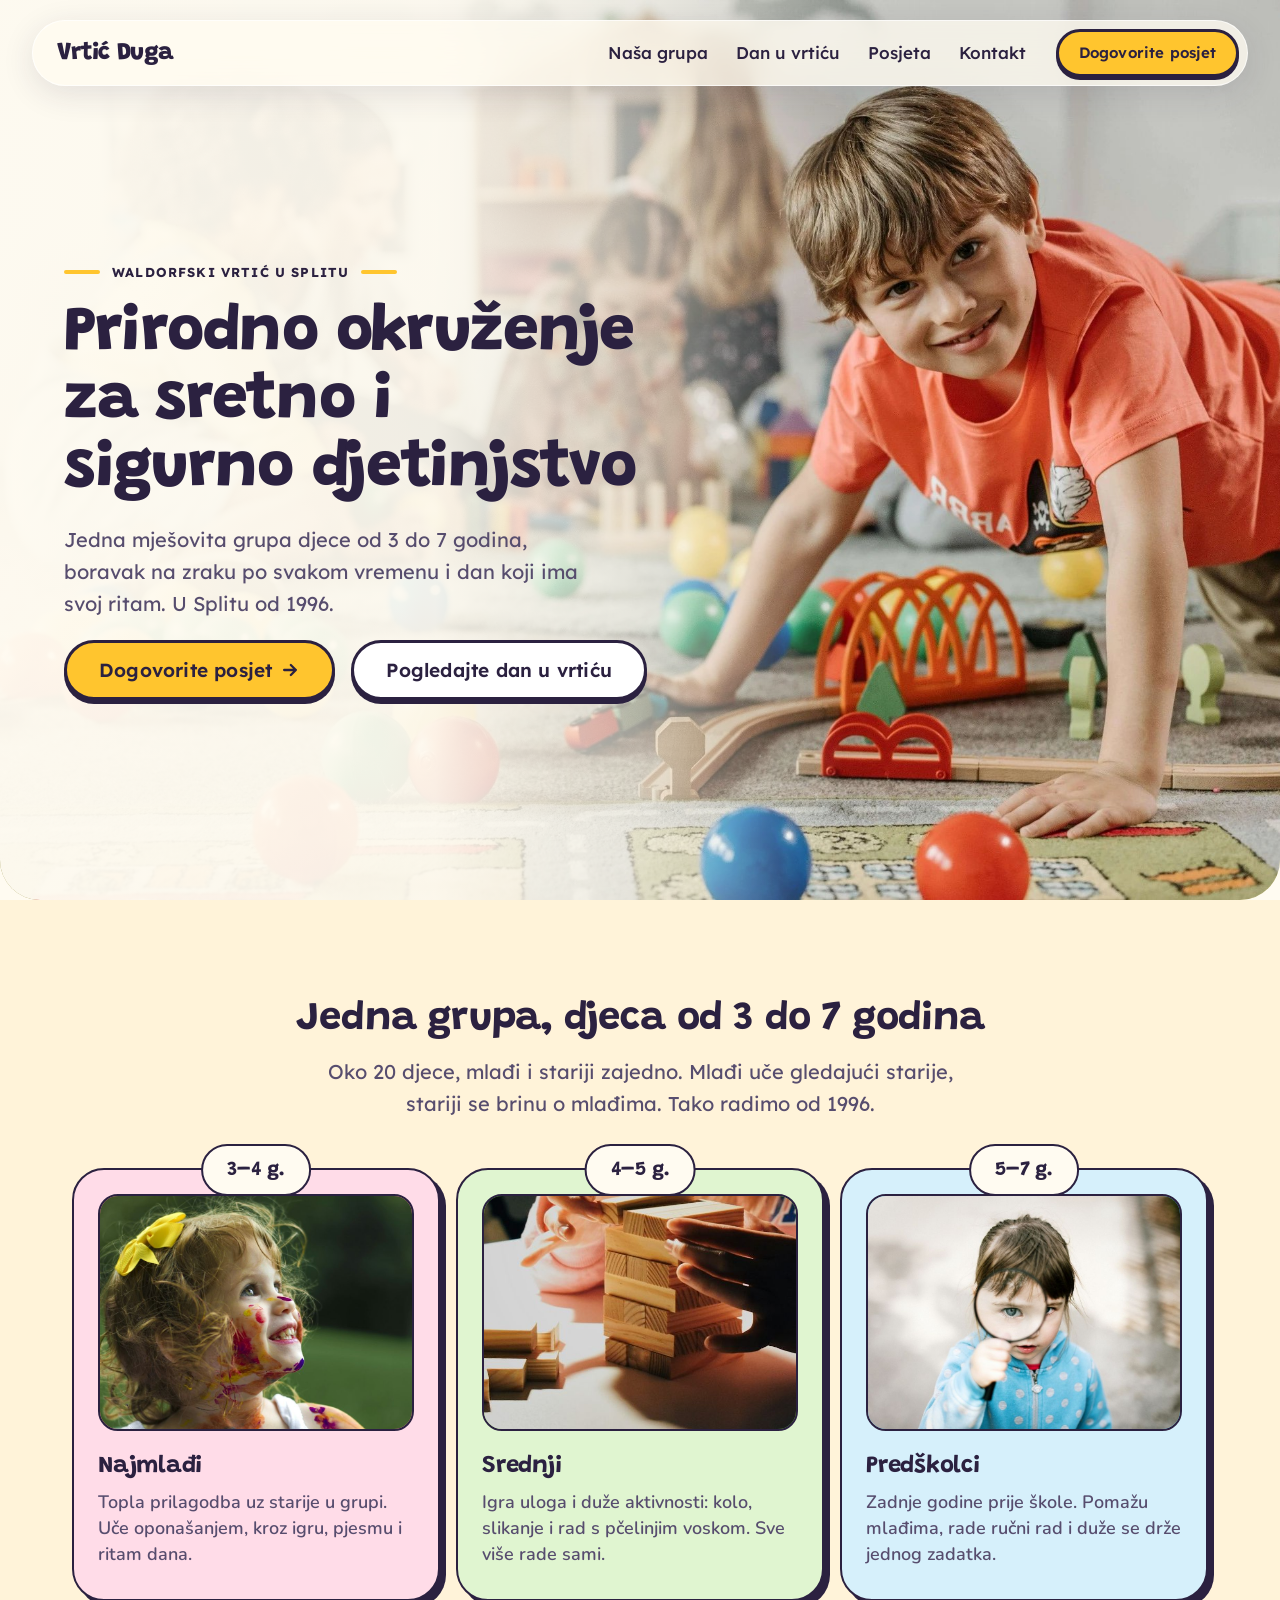
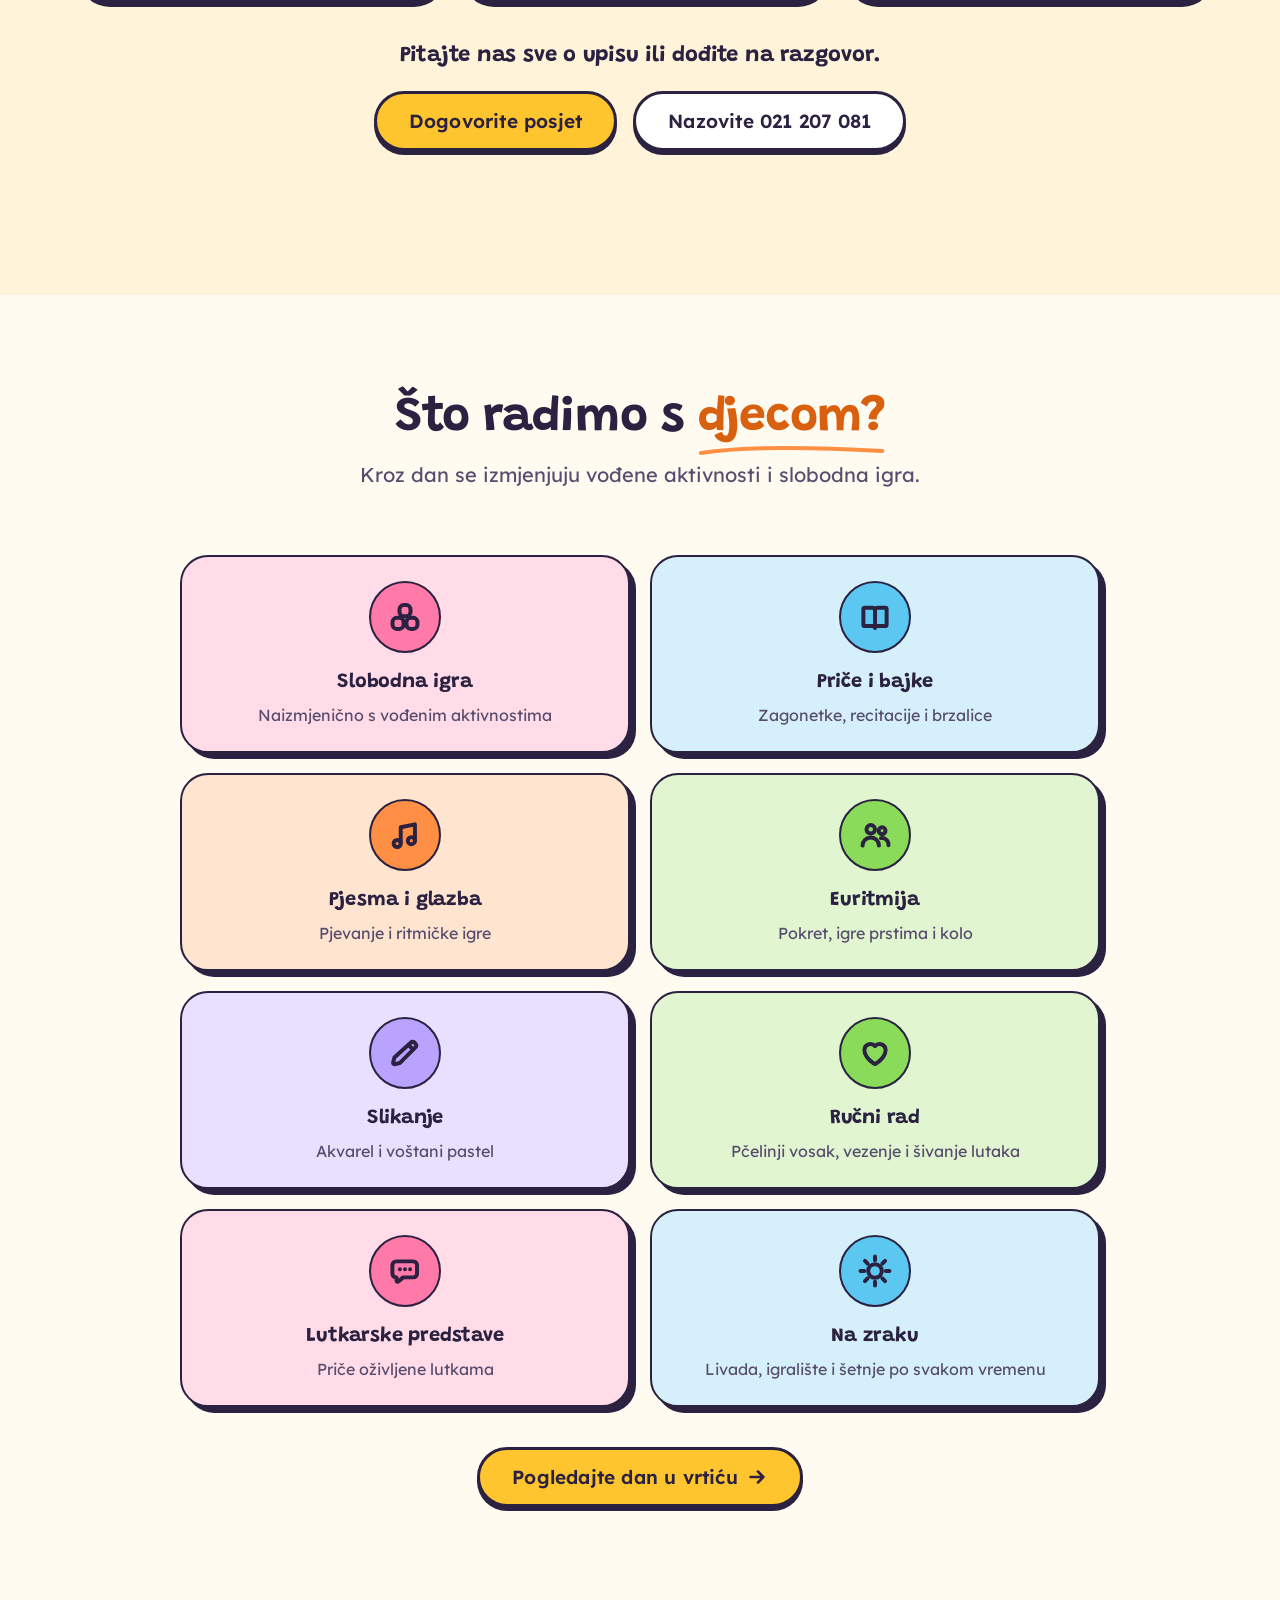
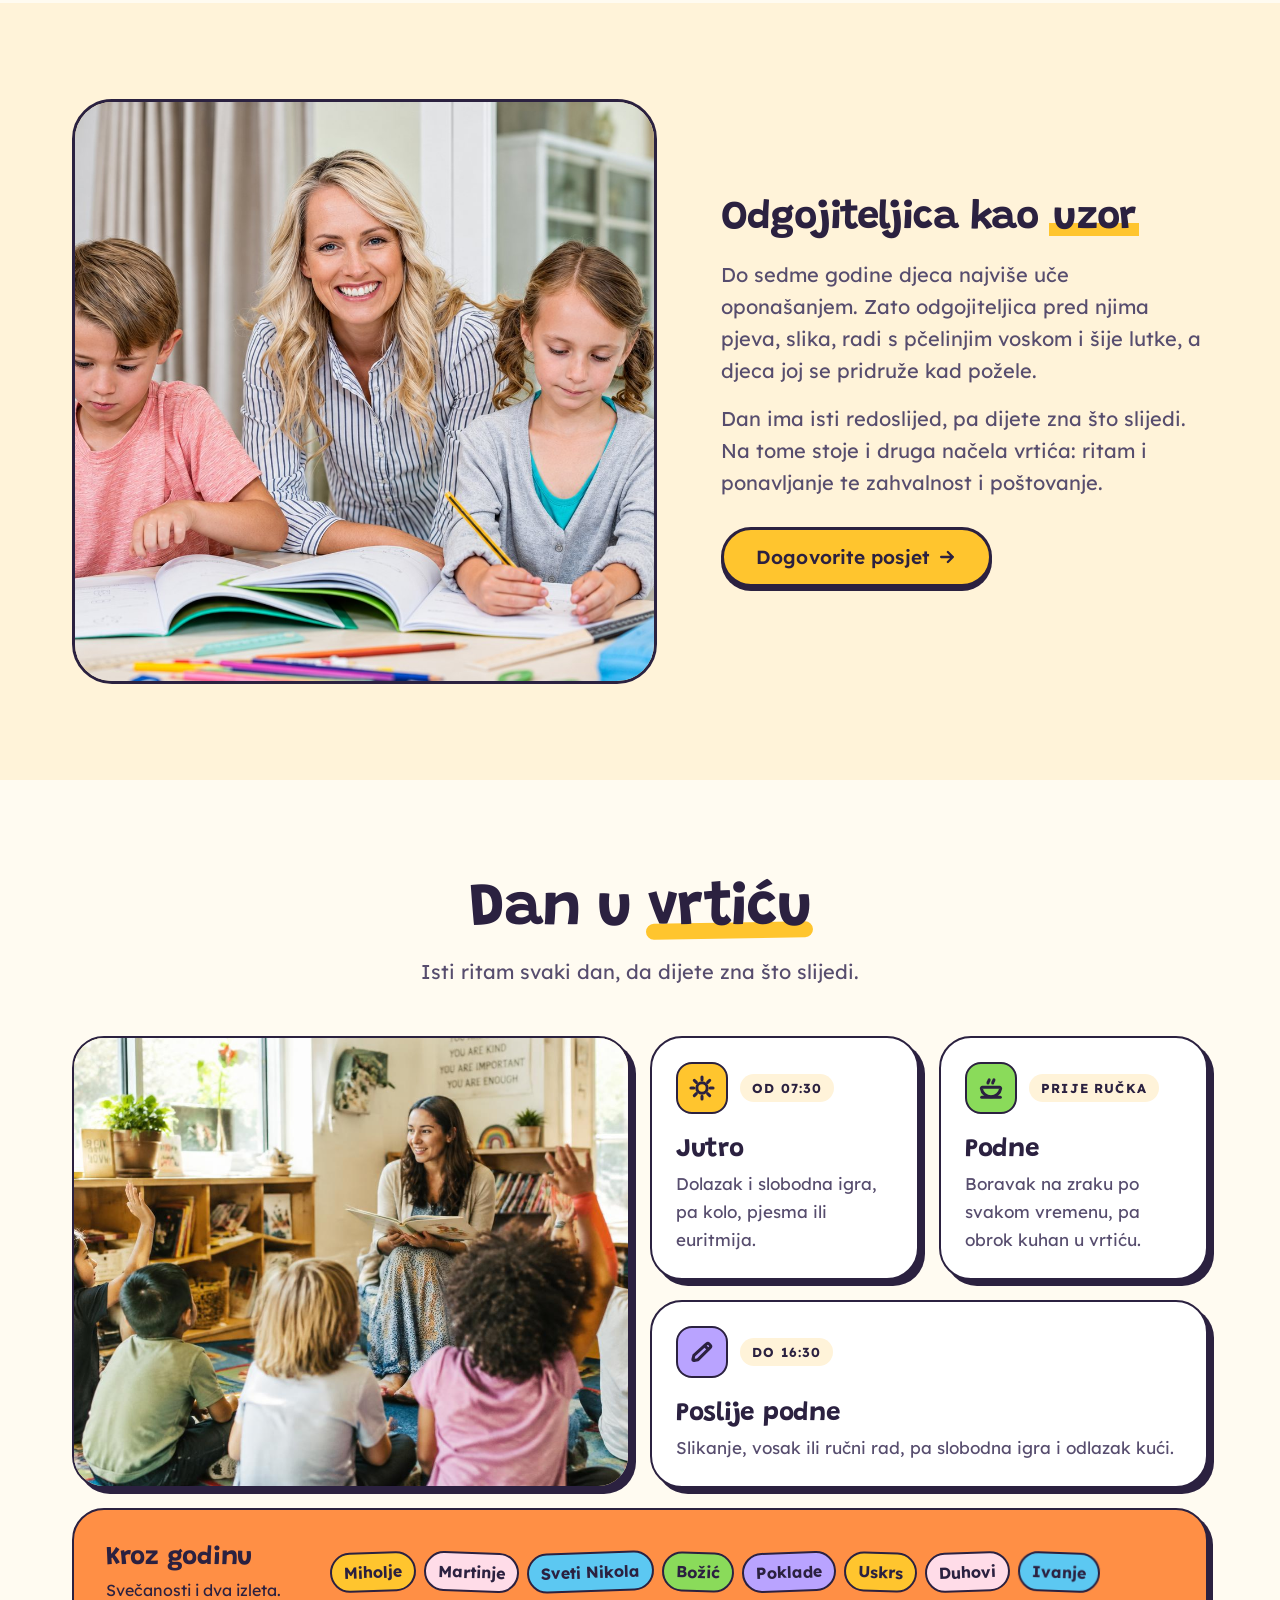
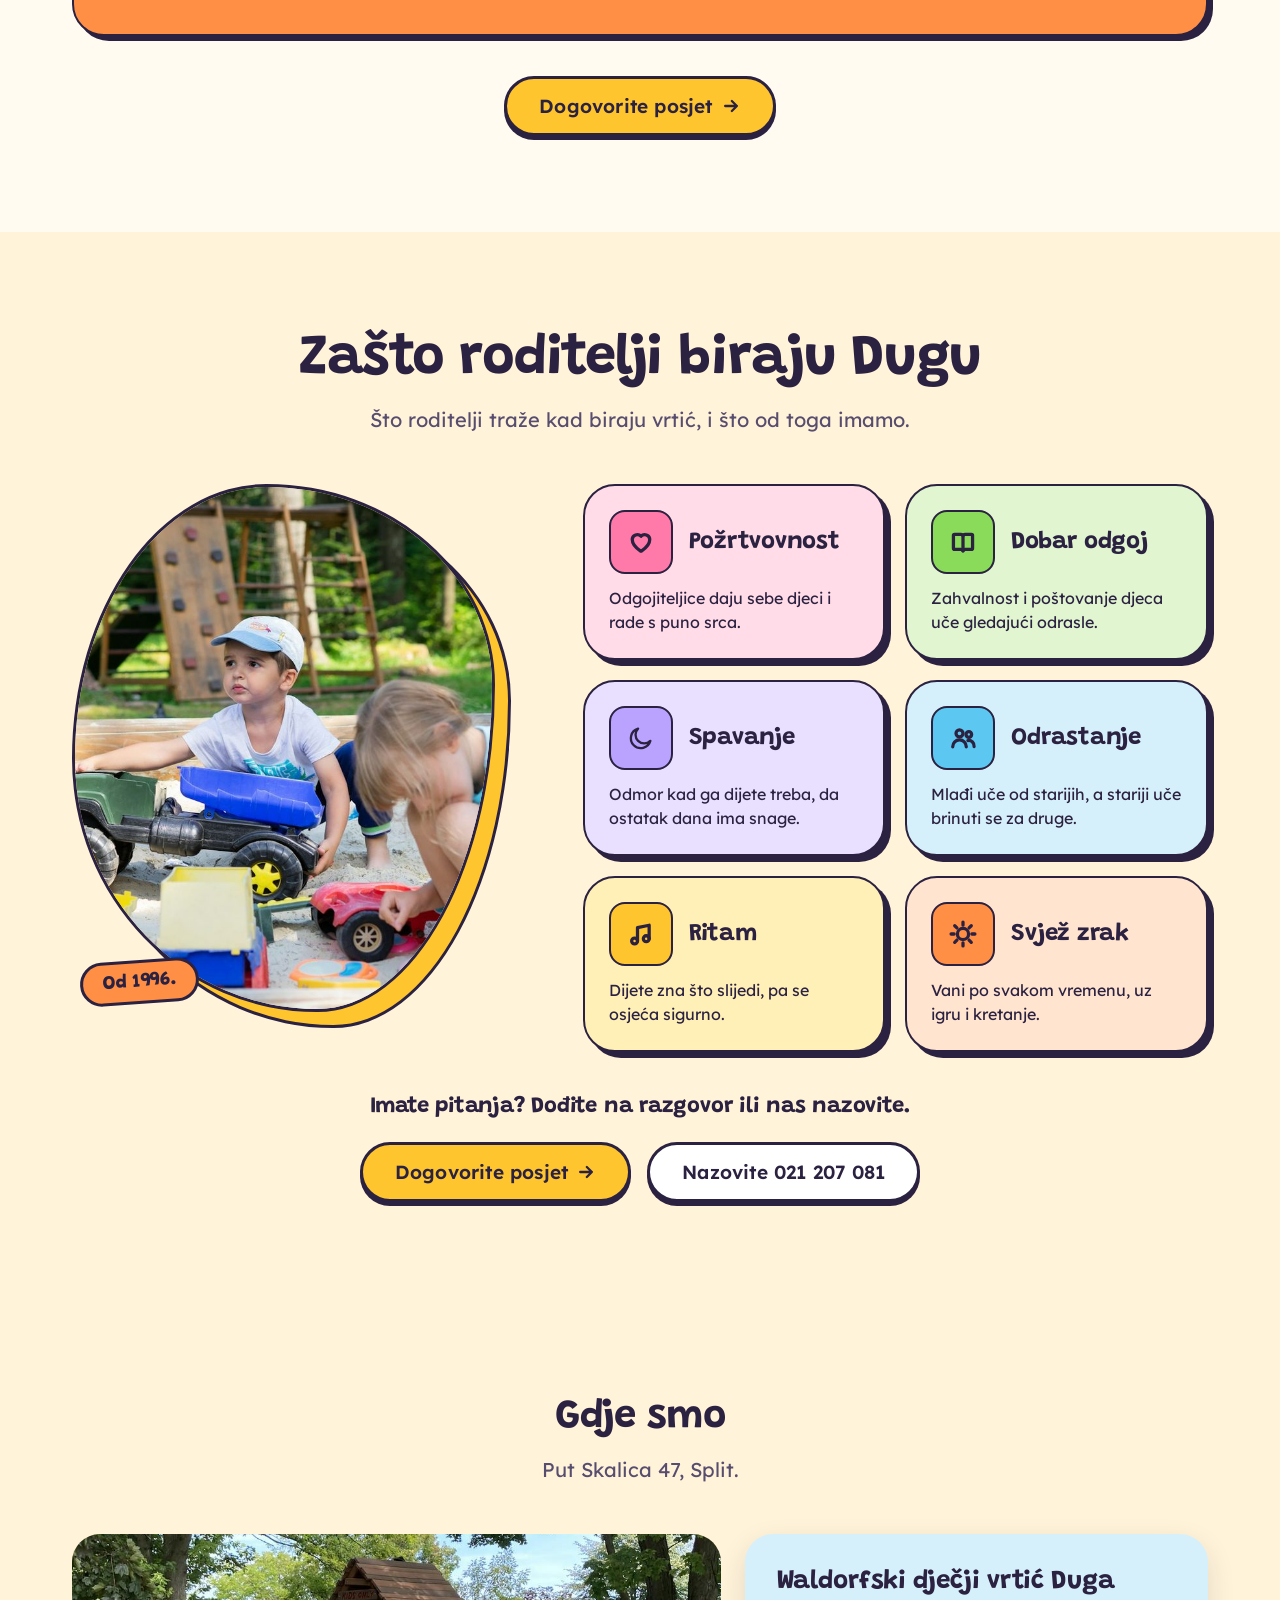
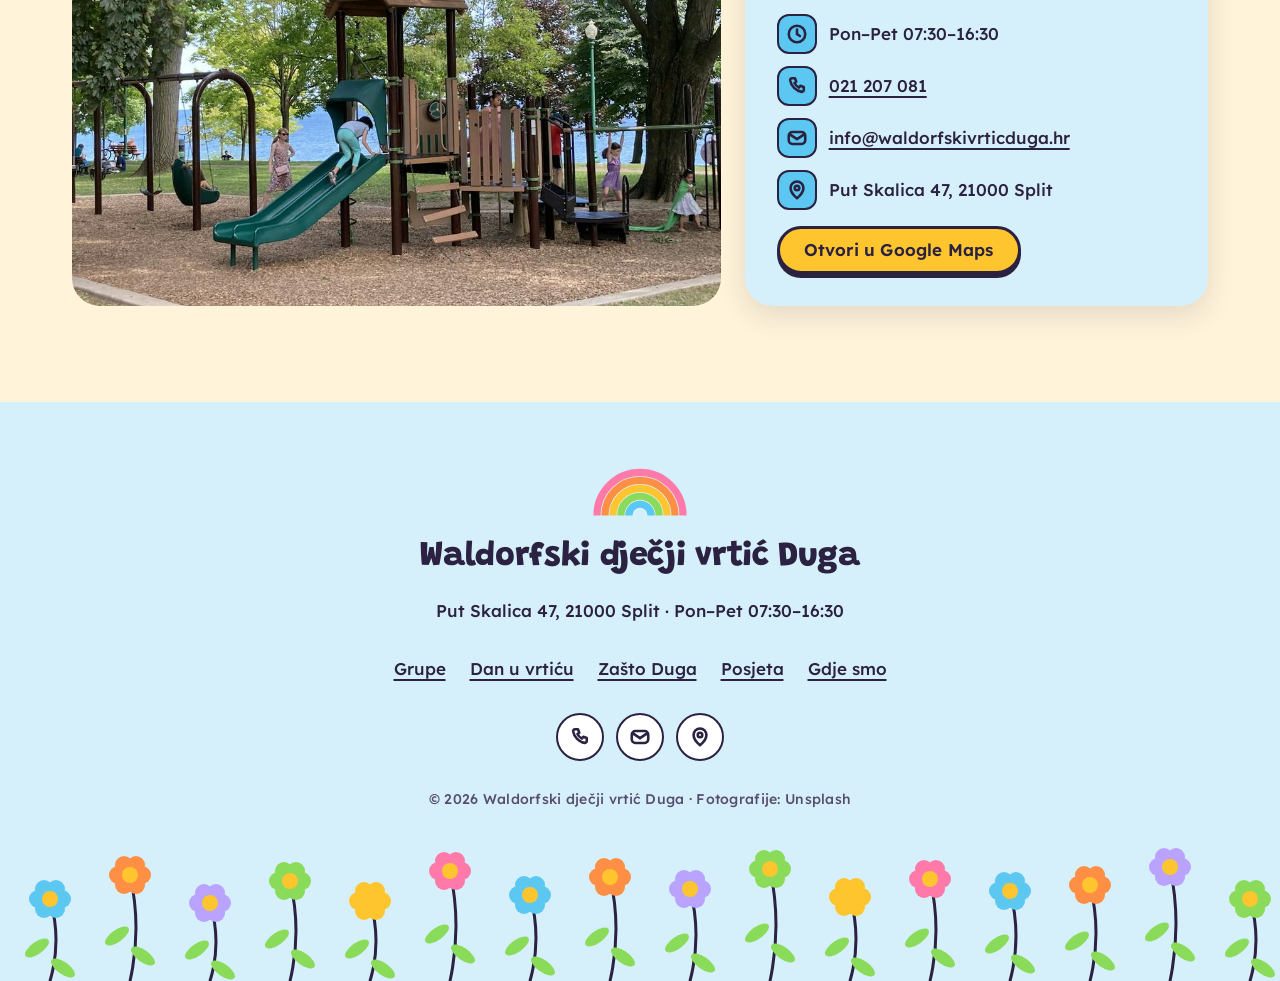
==== index.html @ 11659c31 "Add working static site (HTML/CSS/JS) built from design export Self-contained site for GitHub Pages:" ====
<!doctype html>
<html lang="hr">
<head>
<meta charset="utf-8">
<meta name="viewport" content="width=device-width, initial-scale=1">
<title>Waldorfski dječji vrtić Duga, Split</title>
<meta name="description" content="Waldorfski dječji vrtić Duga u Splitu. Jedna mješovita grupa djece od 3 do 7 godina, boravak na zraku po svakom vremenu i dan koji ima svoj ritam. U Splitu od 1996.">
<meta name="theme-color" content="#FFFBF1">
<meta property="og:type" content="website">
<meta property="og:locale" content="hr_HR">
<meta property="og:title" content="Waldorfski dječji vrtić Duga, Split">
<meta property="og:description" content="Waldorfski dječji vrtić Duga u Splitu. Jedna mješovita grupa djece od 3 do 7 godina, boravak na zraku po svakom vremenu i dan koji ima svoj ritam. U Splitu od 1996.">
<meta property="og:image" content="assets/img/hero-djecak-na-tepihu.jpg">
<link rel="icon" href="favicon.svg" type="image/svg+xml">
<link rel="preload" href="assets/fonts/Grandstander-latin.woff2" as="font" type="font/woff2" crossorigin>
<link rel="preload" href="assets/fonts/Lexend-latin.woff2" as="font" type="font/woff2" crossorigin>
<link rel="stylesheet" href="assets/css/style.css">
<script type="application/ld+json">{"@context": "https://schema.org", "@type": "Preschool", "name": "Waldorfski dječji vrtić Duga", "description": "Waldorfski dječji vrtić Duga u Splitu. Jedna mješovita grupa djece od 3 do 7 godina, boravak na zraku po svakom vremenu i dan koji ima svoj ritam. U Splitu od 1996.", "foundingDate": "1996", "telephone": "+38521207081", "email": "info@waldorfskivrticduga.hr", "address": {"@type": "PostalAddress", "streetAddress": "Put Skalica 47", "postalCode": "21000", "addressLocality": "Split", "addressCountry": "HR"}, "openingHours": "Mo-Fr 07:30-16:30"}</script>
</head>
<body>
<div class="pg">

<a class="skip" href="#sadrzaj">Preskoči na sadržaj</a>
<header class="vr-hd"><div class="vr-hd__bar"><a class="vr-hd__name" href="#">Vrtić Duga</a><button class="vr-hd__toggle" type="button" aria-expanded="false" aria-controls="vr-hd-nav"><svg class="vr-icon" width="22" height="22" viewBox="0 0 24 24" fill="none" stroke="currentColor" stroke-width="2.6" stroke-linecap="round" stroke-linejoin="round" stroke-miterlimit="2" aria-hidden="true"><path d="M4 7h16M4 12h16M4 17h16"></path></svg><span>Meni</span></button><nav class="vr-hd__nav" id="vr-hd-nav" aria-label="Glavni meni"><ul><li><a href="#grupe">Naša grupa</a></li><li><a href="#dan">Dan u vrtiću</a></li><li><a href="#posjeta">Posjeta</a></li><li><a href="#kontakt">Kontakt</a></li></ul><a class="vr-btn vr-btn--primary vr-btn--sm" href="#posjeta">Dogovorite posjet</a></nav></div></header>
<main id="sadrzaj">
<section class="hro" aria-labelledby="naslov"><div class="wrap hro-in"><div class="hro-copy"><p class="hro-eb"><span class="hro-dash" aria-hidden="true"></span>Waldorfski vrtić u Splitu<span class="hro-dash" aria-hidden="true"></span></p><h1 id="naslov" class="h1">Prirodno okruženje za sretno i sigurno djetinjstvo</h1><p class="lead">Jedna mješovita grupa djece od 3 do 7 godina, boravak na zraku po svakom vremenu i dan koji ima svoj ritam. U Splitu od 1996.</p><div class="btns"><a class="vr-btn vr-btn--primary vr-btn--lg" href="#posjeta">Dogovorite posjet<svg class="vr-icon" width="20" height="20" viewBox="0 0 24 24" fill="none" stroke="currentColor" stroke-width="2.6" stroke-linecap="round" stroke-linejoin="round" stroke-miterlimit="2" aria-hidden="true"><path d="M5 12h14M13 6l6 6-6 6"></path></svg></a><a class="vr-btn vr-btn--outline vr-btn--lg" href="#dan">Pogledajte dan u vrtiću</a></div></div><div class="hro-media"><img src="assets/img/hero-djecak-na-tepihu.jpg" alt="Dječak se smješka u kameru dok se djeca i odgojiteljica igraju na tepihu među šarenim loptama i drvenim vlakom"></div></div></section>
<section class="sec alt" id="grupe"><div class="wrap"><div class="head head--c"><h2 class="h2">Jedna grupa, djeca od 3 do 7 godina</h2><p class="lead">Oko 20 djece, mlađi i stariji zajedno. Mlađi uče gledajući starije, stariji se brinu o mlađima. Tako radimo od 1996.</p></div><div class="ug"><article class="ug-c t-berry"><span class="ug-age">3–4 g.</span><div class="ug-ph"><img src="assets/img/grupe-djevojcica-boja-na-licu.jpg" alt="Djevojčica s bojom na licu se smije" loading="lazy" decoding="async"></div><h3 class="h3">Najmlađi</h3><p class="small" style="font-size: 18px">Topla prilagodba uz starije u grupi. Uče oponašanjem, kroz igru, pjesmu i ritam dana.</p></article><article class="ug-c t-grass"><span class="ug-age">4–5 g.</span><div class="ug-ph"><img src="assets/img/aktivnosti-drvene-kocke.jpg" alt="Dijete slaže drvene kocke na stolu" loading="lazy" decoding="async"></div><h3 class="h3">Srednji</h3><p class="small" style="font-size: 18px">Igra uloga i duže aktivnosti: kolo, slikanje i rad s pčelinjim voskom. Sve više rade sami.</p></article><article class="ug-c t-sky"><span class="ug-age">5–7 g.</span><div class="ug-ph"><img src="assets/img/grupe-djevojcica-lupa.jpg" alt="Djevojčica gleda kroz lupu" loading="lazy" decoding="async"></div><h3 class="h3">Predškolci</h3><p class="small" style="font-size: 18px">Zadnje godine prije škole. Pomažu mlađima, rade ručni rad i duže se drže jednog zadatka.</p></article></div><div class="ug-cta"><p class="ug-cta-t">Pitajte nas sve o upisu ili dođite na razgovor.</p><div class="ug-cta-b"><a class="vr-btn vr-btn--primary vr-btn--lg" href="#posjeta">Dogovorite posjet</a><a class="vr-btn vr-btn--outline vr-btn--lg" href="tel:+38521207081">Nazovite 021 207 081</a></div></div><figure class="qt"></figure></div></section>
<section class="sec aj" aria-labelledby="aj-h"><div class="wrap aj-in"><svg class="aj-defs" width="0" height="0" aria-hidden="true" focusable="false"><defs><clipPath id="aj-blob-l" clipPathUnits="objectBoundingBox"><path d="M0.9415 0.3388C0.9775 0.4342 0.9433 0.5846 0.8963 0.6844C0.8493 0.7841 0.7553 0.9039 0.6596 0.9371C0.5638 0.9703 0.4218 0.9295 0.3216 0.8835C0.2214 0.8375 0.0955 0.7561 0.0585 0.6612C0.0215 0.5662 0.0519 0.4119 0.0994 0.3137C0.1469 0.2154 0.2468 0.1053 0.3437 0.0717C0.4405 0.0382 0.5808 0.0677 0.6804 0.1122C0.7800 0.1567 0.9055 0.2435 0.9415 0.3388Z"></path></clipPath><clipPath id="aj-blob-r" clipPathUnits="objectBoundingBox"><path d="M0.8685 0.7521C0.8090 0.8430 0.6883 0.9451 0.5866 0.9619C0.4850 0.9788 0.3484 0.9158 0.2585 0.8530C0.1686 0.7902 0.0672 0.6849 0.0473 0.5849C0.0274 0.4849 0.0782 0.3443 0.1392 0.2532C0.2003 0.1621 0.3134 0.0551 0.4134 0.0381C0.5133 0.0210 0.6505 0.0878 0.7388 0.1509C0.8272 0.2140 0.9219 0.3166 0.9435 0.4168C0.9651 0.5170 0.9280 0.6613 0.8685 0.7521Z"></path></clipPath></defs></svg><svg class="aj-sun" viewBox="0 0 260 220" aria-hidden="true" focusable="false" fill="none" stroke="#FF8F45" stroke-width="11" stroke-linecap="round" stroke-linejoin="round"><circle cx="115" cy="110" r="45"></circle><path d="M97 106q6-8 12 0M121 106q6-8 12 0"></path><path d="M100 124q15 13 30 0"></path><path d="M80 30 92 52M140 22 130 50M195 62 170 78M207 130 178 122M160 186 146 162M84 194 96 168M30 140 56 130M28 72 55 80"></path></svg><svg class="aj-plane" viewBox="40 60 1070 400" aria-hidden="true" focusable="false" fill="none" stroke="#2B2140" stroke-width="10" stroke-linecap="round" stroke-linejoin="round"><path d="M675 128 1092 78 915 322 818 242 765 320 765 200Z"></path><path d="M765 200 962 132M820 244 1030 118"></path><path d="M52 350C100 410 200 460 300 435 355 421 405 392 432 378M432 380C470 410 540 430 620 405 670 390 710 365 735 342" stroke-dasharray="26 26"></path><circle cx="424" cy="318" r="48" stroke-dasharray="26 22"></circle></svg><div class="aj-head"><h2 id="aj-h" class="h2">Što radimo s <span class="aj-acc">djecom?<svg viewBox="0 0 200 12" preserveAspectRatio="none" aria-hidden="true" focusable="false" fill="none" stroke="#FF8F45" stroke-width="4" stroke-linecap="round"><path d="M3 8C45 2 120 2 197 6"></path></svg></span></h2><p class="lead">Kroz dan se izmjenjuju vođene aktivnosti i slobodna igra.</p></div><div class="aj-phs"></div><ul class="aj-g"><li class="aj-c aj-berry"><span class="aj-ic"><svg class="vr-icon" width="34" height="34" viewBox="0 0 24 24" fill="none" stroke="currentColor" stroke-width="2.6" stroke-linecap="round" stroke-linejoin="round" stroke-miterlimit="2" aria-hidden="true"><rect x="3.2" y="12.6" width="7.8" height="7.8" rx="3"></rect><rect x="13" y="12.6" width="7.8" height="7.8" rx="3"></rect><rect x="8.1" y="3.6" width="7.8" height="7.8" rx="3"></rect></svg></span><h3 class="aj-t">Slobodna igra</h3><p class="aj-d">Naizmjenično s vođenim aktivnostima</p></li><li class="aj-c aj-sky"><span class="aj-ic"><svg class="vr-icon" width="34" height="34" viewBox="0 0 24 24" fill="none" stroke="currentColor" stroke-width="2.6" stroke-linecap="round" stroke-linejoin="round" stroke-miterlimit="2" aria-hidden="true"><path d="M4.8 5.4h5.4A1.9 1.9 0 0 1 12 6.6a1.9 1.9 0 0 1 1.8-1.2h5.4a1 1 0 0 1 1 1v11a1 1 0 0 1-1 1h-5.4A1.9 1.9 0 0 0 12 19.6a1.9 1.9 0 0 0-1.8-1.2H4.8a1 1 0 0 1-1-1v-11a1 1 0 0 1 1-1z"></path><path d="M12 6.6v13"></path></svg></span><h3 class="aj-t">Priče i bajke</h3><p class="aj-d">Zagonetke, recitacije i brzalice</p></li><li class="aj-c aj-tang"><span class="aj-ic"><svg class="vr-icon" width="34" height="34" viewBox="0 0 24 24" fill="none" stroke="currentColor" stroke-width="2.6" stroke-linecap="round" stroke-linejoin="round" stroke-miterlimit="2" aria-hidden="true"><path d="M9 18V6.5l10-2V16"></path><circle cx="6.5" cy="18" r="2.5"></circle><circle cx="16.5" cy="16" r="2.5"></circle></svg></span><h3 class="aj-t">Pjesma i glazba</h3><p class="aj-d">Pjevanje i ritmičke igre</p></li><li class="aj-c aj-grass"><span class="aj-ic"><svg class="vr-icon" width="34" height="34" viewBox="0 0 24 24" fill="none" stroke="currentColor" stroke-width="2.6" stroke-linecap="round" stroke-linejoin="round" stroke-miterlimit="2" aria-hidden="true"><circle cx="9" cy="8" r="3"></circle><path d="M3.2 19.5a5.8 5.8 0 0 1 11.6 0"></path><circle cx="17" cy="9" r="2.4"></circle><path d="M16.2 14.2a4.6 4.6 0 0 1 5.3 5.1"></path></svg></span><h3 class="aj-t">Euritmija</h3><p class="aj-d">Pokret, igre prstima i kolo</p></li><li class="aj-c aj-lilac"><span class="aj-ic"><svg class="vr-icon" width="34" height="34" viewBox="0 0 24 24" fill="none" stroke="currentColor" stroke-width="2.6" stroke-linecap="round" stroke-linejoin="round" stroke-miterlimit="2" aria-hidden="true"><path d="M4.6 19.9a.9.9 0 0 1-1-1.1l.9-3.6L16.2 4.6a1.7 1.7 0 0 1 2.4 0l.9.9a1.7 1.7 0 0 1 0 2.4L8.3 19.1z"></path><path d="M14.6 6.4l3.1 3.1"></path></svg></span><h3 class="aj-t">Slikanje</h3><p class="aj-d">Akvarel i voštani pastel</p></li><li class="aj-c aj-grass"><span class="aj-ic"><svg class="vr-icon" width="34" height="34" viewBox="0 0 24 24" fill="none" stroke="currentColor" stroke-width="2.6" stroke-linecap="round" stroke-linejoin="round" stroke-miterlimit="2" aria-hidden="true"><path d="M12 19.8a1 1 0 0 1-.6-.2C8.3 17.5 4.5 14 4.5 9.9A4.3 4.3 0 0 1 12 7.1a4.3 4.3 0 0 1 7.5 2.8c0 4.1-3.8 7.6-6.9 9.7a1 1 0 0 1-.6.2z"></path></svg></span><h3 class="aj-t">Ručni rad</h3><p class="aj-d">Pčelinji vosak, vezenje i šivanje lutaka</p></li><li class="aj-c aj-berry"><span class="aj-ic"><svg class="vr-icon" width="34" height="34" viewBox="0 0 24 24" fill="none" stroke="currentColor" stroke-width="2.6" stroke-linecap="round" stroke-linejoin="round" stroke-miterlimit="2" aria-hidden="true"><path d="M6.2 5.2h11.6A2.7 2.7 0 0 1 20.5 7.9v5.9a2.7 2.7 0 0 1-2.7 2.7h-7.1l-3.4 2.9a.8.8 0 0 1-1.3-.6v-2.3h-.2A2.7 2.7 0 0 1 3.1 13.8V7.9a2.7 2.7 0 0 1 2.7-2.7z"></path><path d="M8.4 10.8h.01M12 10.8h.01M15.6 10.8h.01"></path></svg></span><h3 class="aj-t">Lutkarske predstave</h3><p class="aj-d">Priče oživljene lutkama</p></li><li class="aj-c aj-sky"><span class="aj-ic"><svg class="vr-icon" width="34" height="34" viewBox="0 0 24 24" fill="none" stroke="currentColor" stroke-width="2.6" stroke-linecap="round" stroke-linejoin="round" stroke-miterlimit="2" aria-hidden="true"><circle cx="12" cy="12" r="4.8"></circle><path d="M12 1.8v2.6M12 19.6v2.6M1.8 12h2.6M19.6 12h2.6M4.9 4.9l1.9 1.9M17.2 17.2l1.9 1.9M4.9 19.1l1.9-1.9M17.2 6.8l1.9-1.9"></path></svg></span><h3 class="aj-t">Na zraku</h3><p class="aj-d">Livada, igralište i šetnje po svakom vremenu</p></li></ul><div class="aj-cta"><a class="vr-btn vr-btn--lg aj-btn" href="#dan">Pogledajte dan u vrtiću<svg class="vr-icon" width="22" height="22" viewBox="0 0 24 24" fill="none" stroke="currentColor" stroke-width="2.6" stroke-linecap="round" stroke-linejoin="round" stroke-miterlimit="2" aria-hidden="true"><path d="M5 12h14M13 6l6 6-6 6"></path></svg></a></div></div></section><section class="sec alt tt" id="odgojiteljica" aria-labelledby="tt-h"><div class="wrap"><div class="tt-g"><figure class="tt-ph"><img src="assets/img/odgojiteljica-s-djecom.jpg" alt="Nasmijana odgojiteljica stoji iza dvoje djece koja crtaju za stolom" loading="lazy" decoding="async"></figure><div class="tt-copy"><h2 id="tt-h" class="h2">Odgojiteljica kao <span class="tt-hl">uzor</span></h2><p class="tt-x">Do sedme godine djeca najviše uče oponašanjem. Zato odgojiteljica pred njima pjeva, slika, radi s pčelinjim voskom i šije lutke, a djeca joj se pridruže kad požele.</p><p class="tt-x">Dan ima isti redoslijed, pa dijete zna što slijedi. Na tome stoje i druga načela vrtića: ritam i ponavljanje te zahvalnost i poštovanje.</p><div class="tt-btn"><a class="vr-btn vr-btn--primary vr-btn--lg" href="#posjeta">Dogovorite posjet<svg class="vr-icon" width="20" height="20" viewBox="0 0 24 24" fill="none" stroke="currentColor" stroke-width="2.6" stroke-linecap="round" stroke-linejoin="round" stroke-miterlimit="2" aria-hidden="true"><path d="M5 12h14M13 6l6 6-6 6"></path></svg></a></div></div></div></div></section>
<section class="sec bd" id="dan" aria-labelledby="dan-h" style="background-color: var(--surface-100, #fffbf1)"><div class="wrap"><div class="bd-head"><h2 id="dan-h" class="h2">Dan u <span class="bd-hl"><span class="bd-bar" aria-hidden="true"></span><span class="bd-hw">vrtiću</span></span></h2><p class="lead">Isti ritam svaki dan, da dijete zna što slijedi.</p></div><div class="bd-grid"><figure class="bd-ph"><img src="assets/img/dan-u-vrticu-kolo-u-sobi.jpg" alt="Djeca sjede na tepihu u sobi i dižu ruke dok odgojiteljica čita" width="1536" height="1024" loading="lazy" decoding="async"></figure><article class="bd-c t-sun"><div class="bd-top"><span class="bd-ic"><svg class="vr-icon" width="26" height="26" viewBox="0 0 24 24" fill="none" stroke="currentColor" stroke-width="2.6" stroke-linecap="round" stroke-linejoin="round" stroke-miterlimit="2" aria-hidden="true"><circle cx="12" cy="12" r="4.8"></circle><path d="M12 1.8v2.6M12 19.6v2.6M1.8 12h2.6M19.6 12h2.6M4.9 4.9l1.9 1.9M17.2 17.2l1.9 1.9M4.9 19.1l1.9-1.9M17.2 6.8l1.9-1.9"></path></svg></span><span class="bd-w">Od 07:30</span></div><h3 class="bd-t">Jutro</h3><p class="bd-x">Dolazak i slobodna igra, pa kolo, pjesma ili euritmija.</p></article><article class="bd-c t-grass"><div class="bd-top"><span class="bd-ic"><svg class="vr-icon" width="26" height="26" viewBox="0 0 24 24" fill="none" stroke="currentColor" stroke-width="2.6" stroke-linecap="round" stroke-linejoin="round" stroke-miterlimit="2" aria-hidden="true"><path d="M4 11.4h16a.9.9 0 0 1 .9 1 9 9 0 0 1-17.8 0 .9.9 0 0 1 .9-1z"></path><path d="M9.2 7.4c0-1.4 1.1-1.7 1.1-3.1"></path><path d="M13.6 7.4c0-1.4 1.1-1.7 1.1-3.1"></path><path d="M3.4 20.6h17.2"></path></svg></span><span class="bd-w">Prije ručka</span></div><h3 class="bd-t">Podne</h3><p class="bd-x">Boravak na zraku po svakom vremenu, pa obrok kuhan u vrtiću.</p></article><article class="bd-c t-lilac bd-wide"><div class="bd-top"><span class="bd-ic"><svg class="vr-icon" width="26" height="26" viewBox="0 0 24 24" fill="none" stroke="currentColor" stroke-width="2.6" stroke-linecap="round" stroke-linejoin="round" stroke-miterlimit="2" aria-hidden="true"><path d="M4.6 19.9a.9.9 0 0 1-1-1.1l.9-3.6L16.2 4.6a1.7 1.7 0 0 1 2.4 0l.9.9a1.7 1.7 0 0 1 0 2.4L8.3 19.1z"></path><path d="M14.6 6.4l3.1 3.1"></path></svg></span><span class="bd-w">Do 16:30</span></div><h3 class="bd-t">Poslije podne</h3><p class="bd-x">Slikanje, vosak ili ručni rad, pa slobodna igra i odlazak kući.</p></article></div><div class="bd-year"><div class="bd-yt"><h3 class="bd-yh">Kroz godinu</h3><p class="bd-yx">Svečanosti i dva izleta.</p></div><ul class="bd-chips"><li>Miholje</li><li>Martinje</li><li>Sveti Nikola</li><li>Božić</li><li>Poklade</li><li>Uskrs</li><li>Duhovi</li><li>Ivanje</li></ul></div><div class="bd-cta"><a class="vr-btn vr-btn--primary vr-btn--lg" href="#posjeta">Dogovorite posjet<svg class="vr-icon" width="20" height="20" viewBox="0 0 24 24" fill="none" stroke="currentColor" stroke-width="2.6" stroke-linecap="round" stroke-linejoin="round" stroke-miterlimit="2" aria-hidden="true"><path d="M5 12h14M13 6l6 6-6 6"></path></svg></a></div></div></section><section class="sec" id="zasto" style="background-color: var(--surface-200, #fff3d9)"><div class="wrap"><div class="head head--c"><h2 class="h2 zw"><span>Zašto roditelji</span> <span>biraju Dugu</span></h2><p class="lead">Što roditelji traže kad biraju vrtić, i što od toga imamo.</p></div><div class="z3"><figure class="z3-ph"><div class="z3-big"><img src="assets/img/zasto-pjescanik.jpg" alt="Troje djece se igra u pješčaniku u vrtu" loading="lazy" decoding="async"></div><span class="z3-badge">Od 1996.</span></figure><div class="z3-copy"><ul class="z3-l"><li class="z3-i t-berry"><span class="z3-ic"><svg class="vr-icon" width="28" height="28" viewBox="0 0 24 24" fill="none" stroke="currentColor" stroke-width="2.6" stroke-linecap="round" stroke-linejoin="round" stroke-miterlimit="2" aria-hidden="true"><path d="M12 19.8a1 1 0 0 1-.6-.2C8.3 17.5 4.5 14 4.5 9.9A4.3 4.3 0 0 1 12 7.1a4.3 4.3 0 0 1 7.5 2.8c0 4.1-3.8 7.6-6.9 9.7a1 1 0 0 1-.6.2z"></path></svg></span><h3 class="h3">Požrtvovnost</h3><p class="small">Odgojiteljice daju sebe djeci i rade s puno srca.</p></li><li class="z3-i t-grass"><span class="z3-ic"><svg class="vr-icon" width="28" height="28" viewBox="0 0 24 24" fill="none" stroke="currentColor" stroke-width="2.6" stroke-linecap="round" stroke-linejoin="round" stroke-miterlimit="2" aria-hidden="true"><path d="M4.8 5.4h5.4A1.9 1.9 0 0 1 12 6.6a1.9 1.9 0 0 1 1.8-1.2h5.4a1 1 0 0 1 1 1v11a1 1 0 0 1-1 1h-5.4A1.9 1.9 0 0 0 12 19.6a1.9 1.9 0 0 0-1.8-1.2H4.8a1 1 0 0 1-1-1v-11a1 1 0 0 1 1-1z"></path><path d="M12 6.6v13"></path></svg></span><h3 class="h3">Dobar odgoj</h3><p class="small">Zahvalnost i poštovanje djeca uče gledajući odrasle.</p></li><li class="z3-i t-lilac"><span class="z3-ic"><svg width="28" height="28" viewBox="0 0 24 24" fill="none" stroke="currentColor" stroke-width="2" stroke-linecap="round" stroke-linejoin="round" aria-hidden="true"><path d="M20 14.5A8.5 8.5 0 1 1 9.5 4a7 7 0 0 0 10.5 10.5Z"></path></svg></span><h3 class="h3">Spavanje</h3><p class="small">Odmor kad ga dijete treba, da ostatak dana ima snage.</p></li><li class="z3-i t-sky"><span class="z3-ic"><svg class="vr-icon" width="28" height="28" viewBox="0 0 24 24" fill="none" stroke="currentColor" stroke-width="2.6" stroke-linecap="round" stroke-linejoin="round" stroke-miterlimit="2" aria-hidden="true"><circle cx="9" cy="8" r="3"></circle><path d="M3.2 19.5a5.8 5.8 0 0 1 11.6 0"></path><circle cx="17" cy="9" r="2.4"></circle><path d="M16.2 14.2a4.6 4.6 0 0 1 5.3 5.1"></path></svg></span><h3 class="h3">Odrastanje</h3><p class="small">Mlađi uče od starijih, a stariji uče brinuti se za druge.</p></li><li class="z3-i t-sun"><span class="z3-ic"><svg class="vr-icon" width="28" height="28" viewBox="0 0 24 24" fill="none" stroke="currentColor" stroke-width="2.6" stroke-linecap="round" stroke-linejoin="round" stroke-miterlimit="2" aria-hidden="true"><path d="M9 18V6.5l10-2V16"></path><circle cx="6.5" cy="18" r="2.5"></circle><circle cx="16.5" cy="16" r="2.5"></circle></svg></span><h3 class="h3">Ritam</h3><p class="small">Dijete zna što slijedi, pa se osjeća sigurno.</p></li><li class="z3-i t-tangerine"><span class="z3-ic"><svg class="vr-icon" width="28" height="28" viewBox="0 0 24 24" fill="none" stroke="currentColor" stroke-width="2.6" stroke-linecap="round" stroke-linejoin="round" stroke-miterlimit="2" aria-hidden="true"><circle cx="12" cy="12" r="4.8"></circle><path d="M12 1.8v2.6M12 19.6v2.6M1.8 12h2.6M19.6 12h2.6M4.9 4.9l1.9 1.9M17.2 17.2l1.9 1.9M4.9 19.1l1.9-1.9M17.2 6.8l1.9-1.9"></path></svg></span><h3 class="h3">Svjež zrak</h3><p class="small">Vani po svakom vremenu, uz igru i kretanje.</p></li></ul></div></div><div class="z3-cta"><p class="z3-cta-t">Imate pitanja? Dođite na razgovor ili nas nazovite.</p><div class="z3-btn"><a class="vr-btn vr-btn--primary vr-btn--lg" href="#posjeta">Dogovorite posjet<svg class="vr-icon" width="20" height="20" viewBox="0 0 24 24" fill="none" stroke="currentColor" stroke-width="2.6" stroke-linecap="round" stroke-linejoin="round" stroke-miterlimit="2" aria-hidden="true"><path d="M5 12h14M13 6l6 6-6 6"></path></svg></a><a class="vr-btn vr-btn--outline vr-btn--lg" href="tel:+38521207081">Nazovite 021 207 081</a></div></div></div></section>
<section class="sec alt" id="kontakt"><div class="wrap"><div class="head head--c"><h2 class="h2">Gdje smo</h2><p class="lead">Put Skalica 47, Split.</p></div><div class="contact"><article class="vr-cc vr-tone-sky"><h3 class="vr-cc__title">Waldorfski dječji vrtić Duga</h3><ul class="vr-cc__list"><li><span class="vr-cc__ic"><svg class="vr-icon" width="22" height="22" viewBox="0 0 24 24" fill="none" stroke="currentColor" stroke-width="2.6" stroke-linecap="round" stroke-linejoin="round" stroke-miterlimit="2" aria-hidden="true"><circle cx="12" cy="12" r="9"></circle><path d="M12 7v5.2l3.2 2"></path></svg></span><span class="vr-cc__val">Pon–Pet 07:30–16:30</span></li><li><span class="vr-cc__ic"><svg class="vr-icon" width="22" height="22" viewBox="0 0 24 24" fill="none" stroke="currentColor" stroke-width="2.6" stroke-linecap="round" stroke-linejoin="round" stroke-miterlimit="2" aria-hidden="true"><path d="M6.5 3.5h3.3l1.4 3.8-2 1.5a10.5 10.5 0 0 0 4.9 4.9l1.5-2 3.8 1.4v3.3a2 2 0 0 1-2.2 2A15.5 15.5 0 0 1 4.5 5.7a2 2 0 0 1 2-2.2z"></path></svg></span><span class="vr-cc__val"><a href="tel:021207081">021 207 081</a></span></li><li><span class="vr-cc__ic"><svg class="vr-icon" width="22" height="22" viewBox="0 0 24 24" fill="none" stroke="currentColor" stroke-width="2.6" stroke-linecap="round" stroke-linejoin="round" stroke-miterlimit="2" aria-hidden="true"><rect x="3" y="5.5" width="18" height="13" rx="4"></rect><path d="M4.2 8L12 13.2 19.8 8"></path></svg></span><span class="vr-cc__val"><a href="mailto:info@waldorfskivrticduga.hr">info@waldorfskivrticduga.hr</a></span></li><li><span class="vr-cc__ic"><svg class="vr-icon" width="22" height="22" viewBox="0 0 24 24" fill="none" stroke="currentColor" stroke-width="2.6" stroke-linecap="round" stroke-linejoin="round" stroke-miterlimit="2" aria-hidden="true"><path d="M12 21s7-5.8 7-11.2a7 7 0 0 0-14 0C5 15.2 12 21 12 21z"></path><circle cx="12" cy="9.8" r="2.5"></circle></svg></span><span class="vr-cc__val">Put Skalica 47, 21000 Split</span></li></ul><a class="vr-btn vr-btn--primary vr-btn--md" href="https://www.google.com/maps/search/?api=1&amp;query=Put+Skalica+47%2C+21000+Split">Otvori u Google Maps</a></article><div class="contact-media"><div class="frame "><img src="assets/img/kontakt-igraliste.jpg" alt="Igralište među drvećem" loading="lazy" decoding="async"></div></div></div></div></section>
</main>
<footer class="ft"><div class="wrap"><div class="f3-in"><svg viewBox="0 0 120 64" width="96" height="51" aria-hidden="true" focusable="false"><path d="M6 62 A54 54 0 0 1 114 62" fill="none" stroke="#FF7AA8" stroke-width="9"></path><path d="M16 62 A44 44 0 0 1 104 62" fill="none" stroke="#FF8F45" stroke-width="9"></path><path d="M26 62 A34 34 0 0 1 94 62" fill="none" stroke="#FFC52E" stroke-width="9"></path><path d="M36 62 A24 24 0 0 1 84 62" fill="none" stroke="#8ADB5A" stroke-width="9"></path><path d="M46 62 A14 14 0 0 1 74 62" fill="none" stroke="#5CC8F2" stroke-width="9"></path></svg><p class="f-name">Waldorfski dječji vrtić Duga</p><p class="f3-addr">Put Skalica 47, 21000 Split<span class="f3-dot"> · </span><span class="f3-nw">Pon–Pet 07:30–16:30</span></p>
<nav class="f3-n" aria-label="Podnožje"><ul><li><a href="#grupe">Grupe</a></li><li><a href="#dan">Dan u vrtiću</a></li><li><a href="#zasto">Zašto Duga</a></li><li><a href="#posjeta">Posjeta</a></li><li><a href="#kontakt">Gdje smo</a></li></ul></nav><ul class="f-ic"><a href="tel:+38521207081" aria-label="Nazovite 021 207 081"><svg class="vr-icon" width="22" height="22" viewBox="0 0 24 24" fill="none" stroke="currentColor" stroke-width="2.6" stroke-linecap="round" stroke-linejoin="round" stroke-miterlimit="2" aria-hidden="true"><path d="M6.5 3.5h3.3l1.4 3.8-2 1.5a10.5 10.5 0 0 0 4.9 4.9l1.5-2 3.8 1.4v3.3a2 2 0 0 1-2.2 2A15.5 15.5 0 0 1 4.5 5.7a2 2 0 0 1 2-2.2z"></path></svg><span class="f3-ct">Nazovite 021 207 081</span></a><a href="mailto:info@waldorfskivrticduga.hr" aria-label="Pošaljite e-mail"><svg class="vr-icon" width="22" height="22" viewBox="0 0 24 24" fill="none" stroke="currentColor" stroke-width="2.6" stroke-linecap="round" stroke-linejoin="round" stroke-miterlimit="2" aria-hidden="true"><rect x="3" y="5.5" width="18" height="13" rx="4"></rect><path d="M4.2 8L12 13.2 19.8 8"></path></svg><span class="f3-ct">info@waldorfskivrticduga.hr</span></a><a href="https://www.google.com/maps/search/?api=1&amp;query=Put+Skalica+47%2C+21000+Split" aria-label="Otvori u Google Maps" target="_blank" rel="noopener"><svg class="vr-icon" width="22" height="22" viewBox="0 0 24 24" fill="none" stroke="currentColor" stroke-width="2.6" stroke-linecap="round" stroke-linejoin="round" stroke-miterlimit="2" aria-hidden="true"><path d="M12 21s7-5.8 7-11.2a7 7 0 0 0-14 0C5 15.2 12 21 12 21z"></path><circle cx="12" cy="9.8" r="2.5"></circle></svg><span class="f3-ct">Otvorite kartu</span></a></ul><p class="f3-bot">© 2026 Waldorfski dječji vrtić Duga<span class="f3-dot"> · </span><span class="f3-nw">Fotografije: Unsplash</span></p></div></div><svg class="f3-art" viewBox="0 0 1600 140" aria-hidden="true" focusable="false"><path d="M50 140 Q62 92 50 44" fill="none" stroke="#2B2140" stroke-width="3" stroke-linecap="round"></path><ellipse cx="37" cy="100" rx="14" ry="6" fill="#8ADB5A" transform="rotate(-35 37 100)"></ellipse><ellipse cx="63" cy="120" rx="14" ry="6" fill="#8ADB5A" transform="rotate(35 63 120)"></ellipse><circle cx="62" cy="44" r="9" fill="#FFC52E"></circle><circle cx="56" cy="54" r="9" fill="#FFC52E"></circle><circle cx="44" cy="54" r="9" fill="#FFC52E"></circle><circle cx="38" cy="44" r="9" fill="#FFC52E"></circle><circle cx="44" cy="34" r="9" fill="#FFC52E"></circle><circle cx="56" cy="34" r="9" fill="#FFC52E"></circle><circle cx="50" cy="44" r="8" fill="#FFC52E"></circle><path d="M130 140 Q142 83 130 26" fill="none" stroke="#2B2140" stroke-width="3" stroke-linecap="round"></path><ellipse cx="117" cy="91" rx="14" ry="6" fill="#8ADB5A" transform="rotate(-35 117 91)"></ellipse><ellipse cx="143" cy="111" rx="14" ry="6" fill="#8ADB5A" transform="rotate(35 143 111)"></ellipse><circle cx="142" cy="26" r="9" fill="#FF7AA8"></circle><circle cx="136" cy="36" r="9" fill="#FF7AA8"></circle><circle cx="124" cy="36" r="9" fill="#FF7AA8"></circle><circle cx="118" cy="26" r="9" fill="#FF7AA8"></circle><circle cx="124" cy="16" r="9" fill="#FF7AA8"></circle><circle cx="136" cy="16" r="9" fill="#FF7AA8"></circle><circle cx="130" cy="26" r="8" fill="#FFC52E"></circle><path d="M210 140 Q222 99 210 58" fill="none" stroke="#2B2140" stroke-width="3" stroke-linecap="round"></path><ellipse cx="197" cy="107" rx="14" ry="6" fill="#8ADB5A" transform="rotate(-35 197 107)"></ellipse><ellipse cx="223" cy="127" rx="14" ry="6" fill="#8ADB5A" transform="rotate(35 223 127)"></ellipse><circle cx="222" cy="58" r="9" fill="#5CC8F2"></circle><circle cx="216" cy="68" r="9" fill="#5CC8F2"></circle><circle cx="204" cy="68" r="9" fill="#5CC8F2"></circle><circle cx="198" cy="58" r="9" fill="#5CC8F2"></circle><circle cx="204" cy="48" r="9" fill="#5CC8F2"></circle><circle cx="216" cy="48" r="9" fill="#5CC8F2"></circle><circle cx="210" cy="58" r="8" fill="#FFC52E"></circle><path d="M290 140 Q302 87 290 34" fill="none" stroke="#2B2140" stroke-width="3" stroke-linecap="round"></path><ellipse cx="277" cy="95" rx="14" ry="6" fill="#8ADB5A" transform="rotate(-35 277 95)"></ellipse><ellipse cx="303" cy="115" rx="14" ry="6" fill="#8ADB5A" transform="rotate(35 303 115)"></ellipse><circle cx="302" cy="34" r="9" fill="#FF8F45"></circle><circle cx="296" cy="44" r="9" fill="#FF8F45"></circle><circle cx="284" cy="44" r="9" fill="#FF8F45"></circle><circle cx="278" cy="34" r="9" fill="#FF8F45"></circle><circle cx="284" cy="24" r="9" fill="#FF8F45"></circle><circle cx="296" cy="24" r="9" fill="#FF8F45"></circle><circle cx="290" cy="34" r="8" fill="#FFC52E"></circle><path d="M370 140 Q382 101 370 62" fill="none" stroke="#2B2140" stroke-width="3" stroke-linecap="round"></path><ellipse cx="357" cy="109" rx="14" ry="6" fill="#8ADB5A" transform="rotate(-35 357 109)"></ellipse><ellipse cx="383" cy="129" rx="14" ry="6" fill="#8ADB5A" transform="rotate(35 383 129)"></ellipse><circle cx="382" cy="62" r="9" fill="#B9A3FF"></circle><circle cx="376" cy="72" r="9" fill="#B9A3FF"></circle><circle cx="364" cy="72" r="9" fill="#B9A3FF"></circle><circle cx="358" cy="62" r="9" fill="#B9A3FF"></circle><circle cx="364" cy="52" r="9" fill="#B9A3FF"></circle><circle cx="376" cy="52" r="9" fill="#B9A3FF"></circle><circle cx="370" cy="62" r="8" fill="#FFC52E"></circle><path d="M450 140 Q462 90 450 40" fill="none" stroke="#2B2140" stroke-width="3" stroke-linecap="round"></path><ellipse cx="437" cy="98" rx="14" ry="6" fill="#8ADB5A" transform="rotate(-35 437 98)"></ellipse><ellipse cx="463" cy="118" rx="14" ry="6" fill="#8ADB5A" transform="rotate(35 463 118)"></ellipse><circle cx="462" cy="40" r="9" fill="#8ADB5A"></circle><circle cx="456" cy="50" r="9" fill="#8ADB5A"></circle><circle cx="444" cy="50" r="9" fill="#8ADB5A"></circle><circle cx="438" cy="40" r="9" fill="#8ADB5A"></circle><circle cx="444" cy="30" r="9" fill="#8ADB5A"></circle><circle cx="456" cy="30" r="9" fill="#8ADB5A"></circle><circle cx="450" cy="40" r="8" fill="#FFC52E"></circle><path d="M530 140 Q542 100 530 60" fill="none" stroke="#2B2140" stroke-width="3" stroke-linecap="round"></path><ellipse cx="517" cy="108" rx="14" ry="6" fill="#8ADB5A" transform="rotate(-35 517 108)"></ellipse><ellipse cx="543" cy="128" rx="14" ry="6" fill="#8ADB5A" transform="rotate(35 543 128)"></ellipse><circle cx="542" cy="60" r="9" fill="#FFC52E"></circle><circle cx="536" cy="70" r="9" fill="#FFC52E"></circle><circle cx="524" cy="70" r="9" fill="#FFC52E"></circle><circle cx="518" cy="60" r="9" fill="#FFC52E"></circle><circle cx="524" cy="50" r="9" fill="#FFC52E"></circle><circle cx="536" cy="50" r="9" fill="#FFC52E"></circle><circle cx="530" cy="60" r="8" fill="#FFC52E"></circle><path d="M610 140 Q622 85 610 30" fill="none" stroke="#2B2140" stroke-width="3" stroke-linecap="round"></path><ellipse cx="597" cy="93" rx="14" ry="6" fill="#8ADB5A" transform="rotate(-35 597 93)"></ellipse><ellipse cx="623" cy="113" rx="14" ry="6" fill="#8ADB5A" transform="rotate(35 623 113)"></ellipse><circle cx="622" cy="30" r="9" fill="#FF7AA8"></circle><circle cx="616" cy="40" r="9" fill="#FF7AA8"></circle><circle cx="604" cy="40" r="9" fill="#FF7AA8"></circle><circle cx="598" cy="30" r="9" fill="#FF7AA8"></circle><circle cx="604" cy="20" r="9" fill="#FF7AA8"></circle><circle cx="616" cy="20" r="9" fill="#FF7AA8"></circle><circle cx="610" cy="30" r="8" fill="#FFC52E"></circle><path d="M690 140 Q702 97 690 54" fill="none" stroke="#2B2140" stroke-width="3" stroke-linecap="round"></path><ellipse cx="677" cy="105" rx="14" ry="6" fill="#8ADB5A" transform="rotate(-35 677 105)"></ellipse><ellipse cx="703" cy="125" rx="14" ry="6" fill="#8ADB5A" transform="rotate(35 703 125)"></ellipse><circle cx="702" cy="54" r="9" fill="#5CC8F2"></circle><circle cx="696" cy="64" r="9" fill="#5CC8F2"></circle><circle cx="684" cy="64" r="9" fill="#5CC8F2"></circle><circle cx="678" cy="54" r="9" fill="#5CC8F2"></circle><circle cx="684" cy="44" r="9" fill="#5CC8F2"></circle><circle cx="696" cy="44" r="9" fill="#5CC8F2"></circle><circle cx="690" cy="54" r="8" fill="#FFC52E"></circle><path d="M770 140 Q782 88 770 36" fill="none" stroke="#2B2140" stroke-width="3" stroke-linecap="round"></path><ellipse cx="757" cy="96" rx="14" ry="6" fill="#8ADB5A" transform="rotate(-35 757 96)"></ellipse><ellipse cx="783" cy="116" rx="14" ry="6" fill="#8ADB5A" transform="rotate(35 783 116)"></ellipse><circle cx="782" cy="36" r="9" fill="#FF8F45"></circle><circle cx="776" cy="46" r="9" fill="#FF8F45"></circle><circle cx="764" cy="46" r="9" fill="#FF8F45"></circle><circle cx="758" cy="36" r="9" fill="#FF8F45"></circle><circle cx="764" cy="26" r="9" fill="#FF8F45"></circle><circle cx="776" cy="26" r="9" fill="#FF8F45"></circle><circle cx="770" cy="36" r="8" fill="#FFC52E"></circle><path d="M850 140 Q862 94 850 48" fill="none" stroke="#2B2140" stroke-width="3" stroke-linecap="round"></path><ellipse cx="837" cy="102" rx="14" ry="6" fill="#8ADB5A" transform="rotate(-35 837 102)"></ellipse><ellipse cx="863" cy="122" rx="14" ry="6" fill="#8ADB5A" transform="rotate(35 863 122)"></ellipse><circle cx="862" cy="48" r="9" fill="#B9A3FF"></circle><circle cx="856" cy="58" r="9" fill="#B9A3FF"></circle><circle cx="844" cy="58" r="9" fill="#B9A3FF"></circle><circle cx="838" cy="48" r="9" fill="#B9A3FF"></circle><circle cx="844" cy="38" r="9" fill="#B9A3FF"></circle><circle cx="856" cy="38" r="9" fill="#B9A3FF"></circle><circle cx="850" cy="48" r="8" fill="#FFC52E"></circle><path d="M930 140 Q942 84 930 28" fill="none" stroke="#2B2140" stroke-width="3" stroke-linecap="round"></path><ellipse cx="917" cy="92" rx="14" ry="6" fill="#8ADB5A" transform="rotate(-35 917 92)"></ellipse><ellipse cx="943" cy="112" rx="14" ry="6" fill="#8ADB5A" transform="rotate(35 943 112)"></ellipse><circle cx="942" cy="28" r="9" fill="#8ADB5A"></circle><circle cx="936" cy="38" r="9" fill="#8ADB5A"></circle><circle cx="924" cy="38" r="9" fill="#8ADB5A"></circle><circle cx="918" cy="28" r="9" fill="#8ADB5A"></circle><circle cx="924" cy="18" r="9" fill="#8ADB5A"></circle><circle cx="936" cy="18" r="9" fill="#8ADB5A"></circle><circle cx="930" cy="28" r="8" fill="#FFC52E"></circle><path d="M1010 140 Q1022 98 1010 56" fill="none" stroke="#2B2140" stroke-width="3" stroke-linecap="round"></path><ellipse cx="997" cy="106" rx="14" ry="6" fill="#8ADB5A" transform="rotate(-35 997 106)"></ellipse><ellipse cx="1023" cy="126" rx="14" ry="6" fill="#8ADB5A" transform="rotate(35 1023 126)"></ellipse><circle cx="1022" cy="56" r="9" fill="#FFC52E"></circle><circle cx="1016" cy="66" r="9" fill="#FFC52E"></circle><circle cx="1004" cy="66" r="9" fill="#FFC52E"></circle><circle cx="998" cy="56" r="9" fill="#FFC52E"></circle><circle cx="1004" cy="46" r="9" fill="#FFC52E"></circle><circle cx="1016" cy="46" r="9" fill="#FFC52E"></circle><circle cx="1010" cy="56" r="8" fill="#FFC52E"></circle><path d="M1090 140 Q1102 89 1090 38" fill="none" stroke="#2B2140" stroke-width="3" stroke-linecap="round"></path><ellipse cx="1077" cy="97" rx="14" ry="6" fill="#8ADB5A" transform="rotate(-35 1077 97)"></ellipse><ellipse cx="1103" cy="117" rx="14" ry="6" fill="#8ADB5A" transform="rotate(35 1103 117)"></ellipse><circle cx="1102" cy="38" r="9" fill="#FF7AA8"></circle><circle cx="1096" cy="48" r="9" fill="#FF7AA8"></circle><circle cx="1084" cy="48" r="9" fill="#FF7AA8"></circle><circle cx="1078" cy="38" r="9" fill="#FF7AA8"></circle><circle cx="1084" cy="28" r="9" fill="#FF7AA8"></circle><circle cx="1096" cy="28" r="9" fill="#FF7AA8"></circle><circle cx="1090" cy="38" r="8" fill="#FFC52E"></circle><path d="M1170 140 Q1182 95 1170 50" fill="none" stroke="#2B2140" stroke-width="3" stroke-linecap="round"></path><ellipse cx="1157" cy="103" rx="14" ry="6" fill="#8ADB5A" transform="rotate(-35 1157 103)"></ellipse><ellipse cx="1183" cy="123" rx="14" ry="6" fill="#8ADB5A" transform="rotate(35 1183 123)"></ellipse><circle cx="1182" cy="50" r="9" fill="#5CC8F2"></circle><circle cx="1176" cy="60" r="9" fill="#5CC8F2"></circle><circle cx="1164" cy="60" r="9" fill="#5CC8F2"></circle><circle cx="1158" cy="50" r="9" fill="#5CC8F2"></circle><circle cx="1164" cy="40" r="9" fill="#5CC8F2"></circle><circle cx="1176" cy="40" r="9" fill="#5CC8F2"></circle><circle cx="1170" cy="50" r="8" fill="#FFC52E"></circle><path d="M1250 140 Q1262 92 1250 44" fill="none" stroke="#2B2140" stroke-width="3" stroke-linecap="round"></path><ellipse cx="1237" cy="100" rx="14" ry="6" fill="#8ADB5A" transform="rotate(-35 1237 100)"></ellipse><ellipse cx="1263" cy="120" rx="14" ry="6" fill="#8ADB5A" transform="rotate(35 1263 120)"></ellipse><circle cx="1262" cy="44" r="9" fill="#FF8F45"></circle><circle cx="1256" cy="54" r="9" fill="#FF8F45"></circle><circle cx="1244" cy="54" r="9" fill="#FF8F45"></circle><circle cx="1238" cy="44" r="9" fill="#FF8F45"></circle><circle cx="1244" cy="34" r="9" fill="#FF8F45"></circle><circle cx="1256" cy="34" r="9" fill="#FF8F45"></circle><circle cx="1250" cy="44" r="8" fill="#FFC52E"></circle><path d="M1330 140 Q1342 83 1330 26" fill="none" stroke="#2B2140" stroke-width="3" stroke-linecap="round"></path><ellipse cx="1317" cy="91" rx="14" ry="6" fill="#8ADB5A" transform="rotate(-35 1317 91)"></ellipse><ellipse cx="1343" cy="111" rx="14" ry="6" fill="#8ADB5A" transform="rotate(35 1343 111)"></ellipse><circle cx="1342" cy="26" r="9" fill="#B9A3FF"></circle><circle cx="1336" cy="36" r="9" fill="#B9A3FF"></circle><circle cx="1324" cy="36" r="9" fill="#B9A3FF"></circle><circle cx="1318" cy="26" r="9" fill="#B9A3FF"></circle><circle cx="1324" cy="16" r="9" fill="#B9A3FF"></circle><circle cx="1336" cy="16" r="9" fill="#B9A3FF"></circle><circle cx="1330" cy="26" r="8" fill="#FFC52E"></circle><path d="M1410 140 Q1422 99 1410 58" fill="none" stroke="#2B2140" stroke-width="3" stroke-linecap="round"></path><ellipse cx="1397" cy="107" rx="14" ry="6" fill="#8ADB5A" transform="rotate(-35 1397 107)"></ellipse><ellipse cx="1423" cy="127" rx="14" ry="6" fill="#8ADB5A" transform="rotate(35 1423 127)"></ellipse><circle cx="1422" cy="58" r="9" fill="#8ADB5A"></circle><circle cx="1416" cy="68" r="9" fill="#8ADB5A"></circle><circle cx="1404" cy="68" r="9" fill="#8ADB5A"></circle><circle cx="1398" cy="58" r="9" fill="#8ADB5A"></circle><circle cx="1404" cy="48" r="9" fill="#8ADB5A"></circle><circle cx="1416" cy="48" r="9" fill="#8ADB5A"></circle><circle cx="1410" cy="58" r="8" fill="#FFC52E"></circle><path d="M1490 140 Q1502 87 1490 34" fill="none" stroke="#2B2140" stroke-width="3" stroke-linecap="round"></path><ellipse cx="1477" cy="95" rx="14" ry="6" fill="#8ADB5A" transform="rotate(-35 1477 95)"></ellipse><ellipse cx="1503" cy="115" rx="14" ry="6" fill="#8ADB5A" transform="rotate(35 1503 115)"></ellipse><circle cx="1502" cy="34" r="9" fill="#FFC52E"></circle><circle cx="1496" cy="44" r="9" fill="#FFC52E"></circle><circle cx="1484" cy="44" r="9" fill="#FFC52E"></circle><circle cx="1478" cy="34" r="9" fill="#FFC52E"></circle><circle cx="1484" cy="24" r="9" fill="#FFC52E"></circle><circle cx="1496" cy="24" r="9" fill="#FFC52E"></circle><circle cx="1490" cy="34" r="8" fill="#FFC52E"></circle><path d="M1570 140 Q1582 101 1570 62" fill="none" stroke="#2B2140" stroke-width="3" stroke-linecap="round"></path><ellipse cx="1557" cy="109" rx="14" ry="6" fill="#8ADB5A" transform="rotate(-35 1557 109)"></ellipse><ellipse cx="1583" cy="129" rx="14" ry="6" fill="#8ADB5A" transform="rotate(35 1583 129)"></ellipse><circle cx="1582" cy="62" r="9" fill="#FF7AA8"></circle><circle cx="1576" cy="72" r="9" fill="#FF7AA8"></circle><circle cx="1564" cy="72" r="9" fill="#FF7AA8"></circle><circle cx="1558" cy="62" r="9" fill="#FF7AA8"></circle><circle cx="1564" cy="52" r="9" fill="#FF7AA8"></circle><circle cx="1576" cy="52" r="9" fill="#FF7AA8"></circle><circle cx="1570" cy="62" r="8" fill="#FFC52E"></circle></svg></footer>

<div class="vz-ov" id="posjeta" aria-hidden="true">
<div class="vz-sc"></div>
<div class="vz vz-dlg" role="dialog" aria-modal="true" aria-labelledby="vz-h">
<button type="button" class="vz-x" aria-label="Zatvori"><svg class="vr-icon" width="24" height="24" viewBox="0 0 24 24" fill="none" stroke="currentColor" stroke-width="2.6" stroke-linecap="round" stroke-linejoin="round" stroke-miterlimit="2" aria-hidden="true"><path d="M6 6l12 12M18 6L6 18"></path></svg></button>
<h2 class="vz-h" id="vz-h">Dogovorite posjet</h2>
<p class="vz-l">Izaberite termin, a mi vas nazovemo i potvrdimo ga.</p>
<form class="fm" id="vz-form" novalidate>
<div class="vr-field">
<label class="vr-field__label" for="vz-ime">Vaše ime i prezime</label>
<input class="vr-field__ctl" id="vz-ime" name="ime" type="text" autocomplete="name" placeholder="Ana Horvat" aria-invalid="false">
<span class="vr-field__err" role="alert" hidden>Upišite ime i prezime.</span>
</div>
<div class="fm-row"><div class="vr-field">
<label class="vr-field__label" for="vz-tel">Telefon</label>
<input class="vr-field__ctl" id="vz-tel" name="telefon" type="tel" autocomplete="tel" inputmode="tel" placeholder="091 234 5678" aria-invalid="false">
<span class="vr-field__err" role="alert" hidden>Upišite broj telefona, barem 8 znamenki.</span>
</div><div class="vr-field">
<label class="vr-field__label" for="vz-mail">E-mail</label>
<input class="vr-field__ctl" id="vz-mail" name="email" type="email" autocomplete="email" inputmode="email" placeholder="ana@mail.com" aria-invalid="false">
<span class="vr-field__err" role="alert" hidden>Upišite ispravnu e-mail adresu, npr. ana@mail.com.</span>
</div></div>
<div class="vr-field">
<label class="vr-field__label" for="vz-dijete">Ime djeteta</label>
<input class="vr-field__ctl" id="vz-dijete" name="dijete" type="text" autocomplete="off" placeholder="Luka" aria-invalid="false">
<span class="vr-field__err" role="alert" hidden>Upišite ime djeteta.</span>
</div>
<fieldset class="fs">
<legend>Dob djeteta <span class="note">(godina)</span></legend>
<div class="chips chips--a"></div>
<span class="vr-field__err err-dob" role="alert" hidden>Izaberite dob djeteta.</span>
</fieldset>
<fieldset class="fs">
<legend>Dan posjete <span class="note">(radnim danom)</span></legend>
<div class="chips chips--d"></div>
<span class="vr-field__err err-dan" role="alert" hidden>Izaberite dan posjete.</span>
</fieldset>
<fieldset class="fs">
<legend>Vrijeme <span class="note">(vrtić radi 07:30–16:30)</span></legend>
<div class="chips chips--t"></div>
<span class="vr-field__err err-vrijeme" role="alert" hidden>Izaberite vrijeme posjete.</span>
</fieldset>
<div class="vr-field">
<label class="vr-field__label" for="vz-nap">Napomena <span class="note">(nije obavezno)</span></label>
<textarea class="vr-field__ctl vz-ta" id="vz-nap" name="napomena" rows="3" placeholder="Npr. dijete je sramežljivo, ili imamo pitanje o upisu."></textarea>
</div>
<div class="vr-field">
<label class="cb" for="vz-cb"><input type="checkbox" id="vz-cb" name="pristanak" aria-invalid="false"><span>Slažem se da me vrtić nazove radi potvrde termina.</span></label>
<span class="vr-field__err err-cb" role="alert" hidden>Potvrdite da vas smijemo nazvati.</span>
</div>
<p class="vz-sum" role="alert" hidden></p>
<button type="submit" class="vr-btn vr-btn--primary vr-btn--lg">Zakažite posjet</button>
<p class="note vz-pn">Ne šaljemo ništa dok ne kliknete gumb. Podatke koristimo samo za dogovor posjeta.</p>
</form>
<div class="ok" id="vz-ok" role="status" hidden>
<span class="ok-ic"><svg class="vr-icon" width="28" height="28" viewBox="0 0 24 24" fill="none" stroke="currentColor" stroke-width="2.6" stroke-linecap="round" stroke-linejoin="round" stroke-miterlimit="2" aria-hidden="true"><path d="M5 12.8l4.4 4.4L19 7.6"></path></svg></span>
<h3 class="h3 vz-th" id="vz-th"></h3>
<p class="ok-t" id="vz-when"></p>
<p class="note" id="vz-sub"></p>
<button type="button" class="vr-btn vr-btn--outline vr-btn--lg" id="vz-ok-btn">Dogovorite novi termin</button>
</div>
</div>
</div>
</div>
<script src="assets/js/vendor/gsap.min.js" defer></script>
<script src="assets/js/vendor/ScrollTrigger.min.js" defer></script>
<script src="assets/js/vendor/lenis.min.js" defer></script>
<script src="assets/js/main.js" defer></script>
</body>
</html>
---- assets/css/style.css ----
@font-face{font-family:"Grandstander";font-style:normal;font-weight:100 900;font-display:swap;src:url(../fonts/Grandstander-latin-ext.woff2) format("woff2");unicode-range:U+0100-02BA,U+02BD-02C5,U+02C7-02CC,U+02CE-02D7,U+02DD-02FF,U+0304,U+0308,U+0329,U+1D00-1DBF,U+1E00-1E9F,U+1EF2-1EFF,U+2020,U+20A0-20AB,U+20AD-20C0,U+2113,U+2C60-2C7F,U+A720-A7FF}
@font-face{font-family:"Grandstander";font-style:normal;font-weight:100 900;font-display:swap;src:url(../fonts/Grandstander-latin.woff2) format("woff2");unicode-range:U+0000-00FF,U+0131,U+0152-0153,U+02BB-02BC,U+02C6,U+02DA,U+02DC,U+0304,U+0308,U+0329,U+2000-206F,U+20AC,U+2122,U+2191,U+2193,U+2212,U+2215,U+FEFF,U+FFFD}
@font-face{font-family:"Lexend";font-style:normal;font-weight:100 900;font-display:swap;src:url(../fonts/Lexend-latin-ext.woff2) format("woff2");unicode-range:U+0100-02BA,U+02BD-02C5,U+02C7-02CC,U+02CE-02D7,U+02DD-02FF,U+0304,U+0308,U+0329,U+1D00-1DBF,U+1E00-1E9F,U+1EF2-1EFF,U+2020,U+20A0-20AB,U+20AD-20C0,U+2113,U+2C60-2C7F,U+A720-A7FF}
@font-face{font-family:"Lexend";font-style:normal;font-weight:100 900;font-display:swap;src:url(../fonts/Lexend-latin.woff2) format("woff2");unicode-range:U+0000-00FF,U+0131,U+0152-0153,U+02BB-02BC,U+02C6,U+02DA,U+02DC,U+0304,U+0308,U+0329,U+2000-206F,U+20AC,U+2122,U+2191,U+2193,U+2212,U+2215,U+FEFF,U+FFFD}
@font-face{font-family:"Nunito";font-style:normal;font-weight:200 1000;font-display:swap;src:url(../fonts/nunito-latin-ext.woff2) format("woff2");unicode-range:U+0100-02BA,U+02BD-02C5,U+02C7-02CC,U+02CE-02D7,U+02DD-02FF,U+0304,U+0308,U+0329,U+1D00-1DBF,U+1E00-1E9F,U+1EF2-1EFF,U+2020,U+20A0-20AB,U+20AD-20C0,U+2113,U+2C60-2C7F,U+A720-A7FF}
@font-face{font-family:"Nunito";font-style:normal;font-weight:200 1000;font-display:swap;src:url(../fonts/nunito-latin.woff2) format("woff2");unicode-range:U+0000-00FF,U+0131,U+0152-0153,U+02BB-02BC,U+02C6,U+02DA,U+02DC,U+0304,U+0308,U+0329,U+2000-206F,U+20AC,U+2122,U+2191,U+2193,U+2212,U+2215,U+FEFF,U+FFFD}
/* Vrtić — stilovi komponenti. Vrijednosti dolaze iz tokens.json; veličine slova ovdje ponavljaju stilove iz tokena (display…h4 i -m varijante). */
*, *::before, *::after { box-sizing: border-box; }
body { container-type: inline-size; margin: 0; font-family: var(--font-sans); font-size: 17px; line-height: 28px; color: var(--ink); background: var(--surface-100); }
:where(h1, h2, h3, h4, p, ul, ol, dl, dd, figure) { margin: 0; }
:where(ul, ol) { padding: 0; list-style: none; }
a { color: inherit; }
:focus-visible { outline: 3px solid var(--focus); outline-offset: 3px; }
@media (prefers-reduced-motion: reduce) { * { transition: none !important; } }

/* pomoćne klase za preglede i stranice */
.vr-wrap { max-width: var(--size-container); margin: 0 auto; padding: 0 var(--space-5); }
.vr-stage { padding: var(--space-6); display: flex; flex-wrap: wrap; gap: var(--space-4); align-items: center; }
.vr-stage--top { align-items: flex-start; }
.vr-stage--col { flex-direction: column; align-items: stretch; }
.vr-phone { container-type: inline-size; width: 375px; max-width: 100%; border: 2px dashed var(--line); border-radius: var(--radius-lg); padding: var(--space-5); background: var(--surface-100); }
@media (min-width: 720px) { .vr-wrap { padding: 0 var(--space-8); } }

/* tonovi: svaka komponenta bira jednu boju grupe */
.vr-tone-sun { --t-500: var(--sun-500); --t-100: var(--sun-100); --t-700: var(--sun-700); }
.vr-tone-berry { --t-500: var(--berry-500); --t-100: var(--berry-100); --t-700: var(--berry-700); }
.vr-tone-sky { --t-500: var(--sky-500); --t-100: var(--sky-100); --t-700: var(--sky-700); }
.vr-tone-grass { --t-500: var(--grass-500); --t-100: var(--grass-100); --t-700: var(--grass-700); }
.vr-tone-tangerine { --t-500: var(--tangerine-500); --t-100: var(--tangerine-100); --t-700: var(--tangerine-700); }
.vr-tone-lilac { --t-500: var(--lilac-500); --t-100: var(--lilac-100); --t-700: var(--lilac-700); }

.vr-icon { flex: none; display: block; }

/* četkica */
.vr-brush path { fill: var(--t-500); }
.vr-brush--panel { fill: var(--t-100); }
.vr-brush--panel path { fill: var(--t-100); }

/* Button */
.vr-btn { display: inline-flex; align-items: center; justify-content: center; gap: var(--space-2); min-height: var(--size-touch); padding: 0 var(--space-6); font: 600 17px/20px var(--font-sans); letter-spacing: 0.2px; color: var(--ink); text-decoration: none; border: var(--border-thick) solid var(--ink); border-radius: var(--radius-pill); box-shadow: var(--shadow-press); cursor: pointer; transition: transform var(--dur-fast) var(--ease-out), box-shadow var(--dur-fast) var(--ease-out); }
.vr-btn--primary { background: var(--sun-500); }
.vr-btn--berry { background: var(--berry-500); }
.vr-btn--sky { background: var(--sky-500); }
.vr-btn--grass { background: var(--grass-500); }
.vr-btn--outline { background: var(--surface-card); }
.vr-btn--sm { padding: 0 var(--space-5); font-size: 15px; line-height: 20px; box-shadow: var(--shadow-press-sm); }
.vr-btn--lg { min-height: 60px; padding: 0 var(--space-8); font-size: 19px; line-height: 24px; }
.vr-btn:hover { transform: translateY(1px); box-shadow: 0 3px 0 0 var(--ink); }
.vr-btn--sm:hover { box-shadow: 0 2px 0 0 var(--ink); }
.vr-btn:active { transform: translateY(4px); box-shadow: 0 0 0 0 var(--ink); }

/* AgeBadge */
.vr-age { display: inline-block; padding: var(--space-1) var(--space-4); font: 700 17px/24px var(--font-display); letter-spacing: 0; white-space: nowrap; color: var(--ink); background: var(--t-500); border: var(--border-thick) solid var(--ink); border-radius: var(--radius-pill); box-shadow: var(--shadow-press-sm); }

/* Highlight */
.vr-hl { position: relative; display: inline-block; isolation: isolate; padding: 0 0.12em; }
.vr-hl .vr-brush { position: absolute; left: -0.06em; top: 0.14em; width: calc(100% + 0.12em); height: calc(100% - 0.08em); z-index: -1; }
.vr-hl__text { position: relative; }

/* SectionHeading */
.vr-sh { display: flex; flex-direction: column; gap: var(--space-3); max-width: 100%; }
.vr-sh--center { align-items: center; text-align: center; }
.vr-sh--left { align-items: flex-start; text-align: left; }
.vr-sh__eyebrow { font: 700 13px/16px var(--font-sans); letter-spacing: 1.2px; text-transform: uppercase; color: var(--ink-soft); }
.vr-sh__title { font: 700 28px/34px var(--font-display); letter-spacing: -0.5px; color: var(--ink); text-wrap: balance; }
.vr-sh__title--display { font-weight: 800; font-size: 40px; line-height: 44px; letter-spacing: -0.8px; }
.vr-sh__sub { max-width: var(--size-reading); font: 400 17px/28px var(--font-sans); color: var(--ink-soft); text-wrap: pretty; }
@media (min-width: 720px) {
  .vr-sh__title { font-size: 36px; line-height: 42px; letter-spacing: -0.7px; }
  .vr-sh__title--display { font-size: 64px; line-height: 68px; letter-spacing: -1.3px; }
  .vr-sh__sub { font-size: 20px; line-height: 32px; }
}

/* Photo */
.vr-photo { position: relative; width: 100%; overflow: hidden; border-radius: var(--radius-lg); background: var(--t-100); }
.vr-photo img, .vr-photo__scene { display: block; width: 100%; height: 100%; object-fit: cover; }
.vr-photo__cap { position: absolute; left: var(--space-3); bottom: var(--space-3); padding: var(--space-1) var(--space-3); font: 500 14px/20px var(--font-sans); letter-spacing: 0.3px; color: var(--ink); background: var(--surface-card); border: var(--border-thin) solid var(--ink); border-radius: var(--radius-pill); }
.vr-sc-sky { fill: var(--t-100); }
.vr-sc-sun { fill: var(--sun-500); }
.vr-sc-ray { fill: none; stroke: var(--sun-700); stroke-width: 6; stroke-linecap: round; }
.vr-sc-hill2 { fill: var(--grass-100); }
.vr-sc-hill1 { fill: var(--grass-500); }
.vr-sc-b1 { fill: var(--berry-500); stroke: var(--ink); stroke-width: 3; }
.vr-sc-b2 { fill: var(--sky-500); stroke: var(--ink); stroke-width: 3; }
.vr-sc-b3 { fill: var(--tangerine-500); stroke: var(--ink); stroke-width: 3; }

/* FeatureCard */
.vr-fc { display: flex; flex-direction: column; gap: var(--space-3); padding: var(--space-6); color: var(--ink); background: var(--t-100); border-radius: var(--radius-lg); box-shadow: var(--shadow-soft); }
.vr-fc__icon { display: grid; place-items: center; width: 56px; height: 56px; color: var(--ink); background: var(--t-500); border: var(--border-thick) solid var(--ink); border-radius: var(--radius-pill); }
.vr-fc__title { font: 700 22px/28px var(--font-display); letter-spacing: -0.2px; }
.vr-fc__text { font: 400 15px/24px var(--font-sans); letter-spacing: 0.1px; color: var(--ink-soft); }
.vr-fc__list { display: grid; gap: var(--space-2); font: 400 15px/24px var(--font-sans); letter-spacing: 0.1px; color: var(--ink-soft); }
.vr-fc__list li { display: flex; gap: var(--space-3); align-items: baseline; }
.vr-fc__list li::before { content: ""; flex: none; width: 10px; height: 10px; border-radius: 50%; background: var(--t-500); border: 2px solid var(--ink); transform: translateY(1px); }
@media (min-width: 720px) {
  .vr-fc__title { font-size: 26px; line-height: 32px; letter-spacing: -0.3px; }
}

/* ProgramCard */
.vr-pc { display: flex; flex-direction: column; gap: var(--space-4); }
.vr-pc__head { display: flex; align-items: center; justify-content: space-between; gap: var(--space-3); }
.vr-pc__title { min-width: 0; font: 700 22px/28px var(--font-display); letter-spacing: -0.2px; }
.vr-pc__photo { z-index: 1; }
.vr-pc__body { position: relative; isolation: isolate; display: flex; flex-direction: column; align-items: flex-start; gap: var(--space-4); margin-top: calc(-1 * var(--space-8)); padding: calc(var(--space-8) + var(--space-4)) var(--space-6) var(--space-8); }
.vr-pc__body > .vr-brush { position: absolute; inset: 0; width: 100%; height: 100%; z-index: -1; }
.vr-pc__text { font: 400 15px/24px var(--font-sans); letter-spacing: 0.1px; color: var(--ink); }
.vr-pc__body .vr-btn { max-width: 100%; padding: 0 var(--space-4); font-size: 15px; line-height: 20px; white-space: nowrap; }
@media (min-width: 720px) { .vr-pc__title { font-size: 26px; line-height: 32px; letter-spacing: -0.3px; } }

/* Checklist */
.vr-cl { display: grid; gap: var(--space-3); }
.vr-cl li { display: flex; gap: var(--space-3); align-items: flex-start; font: 400 17px/28px var(--font-sans); }
.vr-cl__mark { flex: none; display: grid; place-items: center; width: 28px; height: 28px; color: var(--ink); background: var(--t-500); border: var(--border-thin) solid var(--ink); border-radius: 50%; }

/* Schedule */
.vr-sch { display: grid; }
.vr-sch li { display: grid; grid-template-columns: 124px 1fr; gap: var(--space-4); align-items: baseline; padding: var(--space-3) 0; border-bottom: var(--border-thin) dashed var(--line); }
.vr-sch li:last-child { border-bottom: 0; }
.vr-sch__time { justify-self: start; padding: 0 var(--space-3); font: 600 15px/24px var(--font-sans); letter-spacing: 0.2px; font-variant-numeric: tabular-nums; white-space: nowrap; color: var(--ink); background: var(--t-100); border-radius: var(--radius-xs); }
.vr-sch__what { font: 400 17px/28px var(--font-sans); }

/* MenuCard */
.vr-mc { overflow: hidden; background: var(--surface-card); border: var(--border-thick) solid var(--ink); border-radius: var(--radius-md); }
.vr-mc__head { display: flex; align-items: center; gap: var(--space-3); padding: var(--space-3) var(--space-5); color: var(--ink); background: var(--t-500); border-bottom: var(--border-thick) solid var(--ink); }
.vr-mc__day { font: 700 18px/24px var(--font-display); letter-spacing: 0; }
.vr-mc__meals { display: grid; grid-template-columns: auto 1fr; gap: var(--space-2) var(--space-4); padding: var(--space-4) var(--space-5); }
.vr-mc__meals dt { font: 600 15px/24px var(--font-sans); letter-spacing: 0.2px; color: var(--ink-soft); }
.vr-mc__meals dd { font: 400 15px/24px var(--font-sans); letter-spacing: 0.1px; }

/* ContactCard */
.vr-cc { display: flex; flex-direction: column; align-items: flex-start; gap: var(--space-4); padding: var(--space-6); color: var(--ink); background: var(--t-100); border-radius: var(--radius-lg); box-shadow: var(--shadow-soft); }
.vr-cc__title { font: 700 22px/28px var(--font-display); letter-spacing: -0.2px; }
.vr-cc__list { display: grid; gap: var(--space-3); width: 100%; }
.vr-cc__list li { display: flex; gap: var(--space-3); align-items: flex-start; }
.vr-cc__ic { flex: none; display: grid; place-items: center; width: 40px; height: 40px; color: var(--ink); background: var(--t-500); border: var(--border-thin) solid var(--ink); border-radius: var(--radius-sm); }
.vr-cc__val { padding-top: var(--space-2); font: 500 17px/24px var(--font-sans); }
.vr-cc__val a { display: inline-block; padding: var(--space-2) 0; margin: calc(-1 * var(--space-2)) 0; text-decoration: underline; text-decoration-thickness: 2px; text-underline-offset: 4px; }
@media (min-width: 720px) { .vr-cc { padding: var(--space-8); } .vr-cc__title { font-size: 26px; line-height: 32px; letter-spacing: -0.3px; } }

/* StickerBadge */
.vr-sb { display: inline-block; transform: rotate(-8deg); }
.vr-sb svg { display: block; }
.vr-sb__bg { fill: var(--surface-card); stroke: var(--ink); stroke-width: 3; }
.vr-sb__face { fill: var(--sun-500); stroke: var(--ink); stroke-width: 3; }
.vr-sb__eyes, .vr-sb__smile { fill: none; stroke: var(--ink); stroke-width: 6; stroke-linecap: round; }
.vr-sb__text { font-family: var(--font-sans); font-size: 20px; font-weight: 700; fill: var(--ink); }

/* SiteHeader */
.vr-hd { position: relative; background: var(--surface-100); }
.vr-hd__top { display: none; }
.vr-hd__bar { display: flex; flex-wrap: wrap; align-items: center; justify-content: space-between; gap: var(--space-4); padding: var(--space-3) var(--space-5); }
.vr-hd__name { white-space: nowrap; display: inline-flex; align-items: center; min-height: var(--size-touch); font: 800 24px/28px var(--font-display); letter-spacing: -0.4px; text-decoration: none; }
.vr-hd__toggle { display: inline-flex; align-items: center; gap: var(--space-2); min-height: var(--size-touch); padding: 0 var(--space-4); font: 600 15px/20px var(--font-sans); letter-spacing: 0.2px; color: var(--ink); background: var(--surface-card); border: var(--border-thick) solid var(--ink); border-radius: var(--radius-pill); cursor: pointer; }
.vr-hd__nav { display: none; flex-basis: 100%; padding: var(--space-2) 0 var(--space-4); }
.vr-hd.is-open .vr-hd__nav { display: flex; flex-direction: column; align-items: flex-start; gap: var(--space-4); }
.vr-hd__nav ul { display: grid; gap: var(--space-1); width: 100%; }
.vr-hd__nav li a { white-space: nowrap; display: flex; align-items: center; min-height: var(--size-touch); padding: 0 var(--space-4); font: 500 17px/24px var(--font-sans); text-decoration: none; border: var(--border-thin) solid transparent; border-radius: var(--radius-pill); }
.vr-hd__nav li a:hover { background: var(--surface-200); }
.vr-hd__nav li a[aria-current="page"] { font-weight: 600; background: var(--sun-100); border-color: var(--ink); }
@media (min-width: 1024px) {
  .vr-hd__top { display: flex; justify-content: center; gap: var(--space-8); padding: var(--space-2) var(--space-8); font: 500 14px/20px var(--font-sans); letter-spacing: 0.3px; color: var(--ink-soft); background: var(--surface-200); }
  .vr-hd__top a { color: var(--ink); text-decoration: none; font-weight: 600; }
  .vr-hd__bar { flex-wrap: nowrap; max-width: var(--size-container); margin: 0 auto; padding: var(--space-3) var(--space-8); }
  .vr-hd__toggle { display: none; }
  .vr-hd__nav { display: flex; flex-basis: auto; flex-direction: row; align-items: center; gap: var(--space-4); padding: 0; }
  .vr-hd__nav ul { display: flex; gap: 0; width: auto; }
  .vr-hd__nav li a { padding: 0 var(--space-3); }
  .vr-hd__nav .vr-btn { white-space: nowrap; }
}

/* Field */
.vr-field { display: grid; gap: var(--space-2); }
.vr-field__label { font: 600 15px/20px var(--font-sans); letter-spacing: 0.2px; }
.vr-field__hint { font: 400 14px/20px var(--font-sans); letter-spacing: 0.3px; color: var(--ink-soft); }
.vr-field__ctl { width: 100%; min-height: 52px; padding: var(--space-3) var(--space-4); font: 400 17px/28px var(--font-sans); letter-spacing: 0; color: var(--ink); background: var(--surface-card); border: var(--border-thick) solid var(--ink); border-radius: var(--radius-md); }
.vr-field__ctl::placeholder { color: var(--ink-soft); opacity: 1; }
textarea.vr-field__ctl { min-height: 120px; resize: vertical; }
.vr-field__sel { position: relative; display: block; }
select.vr-field__ctl { appearance: none; padding-right: 48px; cursor: pointer; }
.vr-field__caret { position: absolute; right: var(--space-4); top: 50%; transform: translateY(-50%) rotate(90deg); pointer-events: none; }
.vr-field.has-error .vr-field__ctl { border-color: var(--danger-700); }
.vr-field__err { display: flex; align-items: center; gap: var(--space-2); font: 600 15px/20px var(--font-sans); letter-spacing: 0.2px; color: var(--danger-700); }

/* Lenis (glatko skrolanje): obavezni stilovi biblioteke */
html.lenis, html.lenis body { height: auto; }
.lenis.lenis-smooth { scroll-behavior: auto !important; }
.lenis.lenis-smooth [data-lenis-prevent] { overscroll-behavior: contain; }
.lenis.lenis-stopped { overflow: hidden; }
.lenis.lenis-smooth iframe { pointer-events: none; }



:root{
--surface-100:#FFFBF1;--surface-200:#FFF3D9;--surface-card:#FFFFFF;--ink:#2B2140;--ink-soft:#574D6E;--line:#2B214026;
--sun-500:#FFC52E;--sun-100:#FFF0B8;--sun-700:#7A5800;--berry-500:#FF7AA8;--berry-100:#FFDCE8;--berry-700:#A81F58;
--sky-500:#5CC8F2;--sky-100:#D6F0FB;--sky-700:#0A6590;--grass-500:#8ADB5A;--grass-100:#E0F5D0;--grass-700:#2C7416;
--tangerine-500:#FF8F45;--tangerine-100:#FFE4D0;--tangerine-700:#A3470B;--lilac-500:#B9A3FF;--lilac-100:#E9E0FF;--lilac-700:#5A3CB0;
--success-700:#1C6B3C;--success-100:#DDF3E4;--danger-700:#B3261E;--danger-100:#FDE2E0;--focus:#2B2140;
--font-display:"Grandstander","Trebuchet MS",system-ui,sans-serif;--font-sans:"Lexend",system-ui,-apple-system,"Segoe UI",sans-serif;
--space-1:4px;--space-2:8px;--space-3:12px;--space-4:16px;--space-5:20px;--space-6:24px;--space-8:32px;--space-10:40px;--space-12:48px;--space-16:64px;--space-24:96px;
--radius-xs:8px;--radius-sm:12px;--radius-md:20px;--radius-lg:28px;--radius-xl:40px;--radius-pill:999px;
--border-thin:2px;--border-thick:3px;
--shadow-press:0 4px 0 0 #2B2140;--shadow-press-sm:0 3px 0 0 #2B2140;--shadow-soft:0 10px 28px 0 rgba(43,33,64,0.12);
--size-touch:48px;--size-reading:640px;--size-container:1200px;
--dur-fast:150ms;--dur-base:300ms;--dur-slow:700ms;--ease-out:cubic-bezier(0.22,1,0.36,1);--ease-pop:cubic-bezier(0.34,1.56,0.64,1);
}


body{margin:0}
a{color:#2B2140}a:hover{color:#574D6E}
.pg{background:var(--surface-100);color:var(--ink);font-family:var(--font-sans);font-size:17px;line-height:28px;overflow-x:clip}
.wrap{max-width:var(--size-container);margin:0 auto;padding:0 var(--space-5);box-sizing:border-box}
section[id]{scroll-margin-top:16px}
.sec{padding:var(--space-16) 0}
.alt{background:var(--surface-200)}
.eyebrow{margin:0;font:700 13px/16px var(--font-sans);letter-spacing:0.09em;text-transform:uppercase;color:var(--ink-soft)}
.h1{margin:0;font:800 40px/44px var(--font-display);letter-spacing:-0.02em;text-wrap:balance}
.h2{margin:0;font:700 28px/36px var(--font-display);letter-spacing:-0.02em;text-wrap:balance}
.h3{margin:0;font:700 22px/28px var(--font-display);letter-spacing:-0.01em}
.lead{margin:0;font:400 17px/28px var(--font-sans);letter-spacing:0;color:var(--ink-soft);max-width:var(--size-reading);text-wrap:pretty}
.small{margin:0;font:400 16px/24px var(--font-sans);letter-spacing:0;color:var(--ink-soft)}
.head{display:flex;flex-direction:column;gap:var(--space-3);margin-bottom:var(--space-10)}
.head--c{align-items:center;text-align:center}
.btns{display:flex;flex-direction:column;gap:var(--space-4);width:100%}
.btns .vr-btn{width:100%}
.frame{position:relative;overflow:hidden;border-radius:var(--radius-lg);background:var(--sun-100)}
.frame img{position:absolute;inset:0;width:100%;height:100%;object-fit:cover;display:block}
.ticks{list-style:none;margin:0;padding:0;display:grid;gap:var(--space-3)}
.ticks li{display:flex;align-items:center;gap:var(--space-3);font:500 17px/28px var(--font-sans)}
.tk{flex:none;display:grid;place-items:center;width:32px;height:32px;color:var(--ink);background:var(--grass-500);border:var(--border-thin) solid var(--ink);border-radius:var(--radius-pill)}

/* hero */
.h-c{padding-top:var(--space-6);padding-bottom:var(--space-16);display:flex;flex-direction:column;gap:var(--space-10)}
.h-c-copy{display:flex;flex-direction:column;align-items:center;text-align:center;gap:var(--space-5)}
.h-c-copy .lead{max-width:600px}
.h-c-copy .btns{justify-content:center}
.h-c-strip{display:grid;grid-template-columns:repeat(2,minmax(0,1fr));gap:var(--space-4)}
.h-c-strip .frame{aspect-ratio:1 / 1;border-radius:var(--radius-xl)}
.h-c-strip .s2{order:-1;grid-column:1 / 3;aspect-ratio:4 / 3}
.h-c-ticks{justify-content:center;grid-auto-flow:row}

/* grupe */
.g4{display:flex;gap:var(--space-5);overflow-x:auto;scroll-snap-type:x mandatory;scrollbar-width:none;margin:0 calc(-1 * var(--space-5));padding:var(--space-2) var(--space-5) var(--space-4);scroll-padding:0 var(--space-5)}
.g4::-webkit-scrollbar{display:none}
.g4>*{flex:0 0 80%;min-width:0;scroll-snap-align:start}

/* zasto */
.why{display:grid;grid-template-columns:minmax(0,1fr);gap:var(--space-6)}
.why-photo .frame{aspect-ratio:4 / 3}
.why-cards{display:grid;grid-template-columns:minmax(0,1fr);gap:var(--space-5)}
.wcard{display:flex;flex-direction:column;gap:var(--space-3);padding:var(--space-6);background:var(--surface-card);border:var(--border-thick) solid var(--ink);border-radius:var(--radius-lg)}
.wcard-t{display:flex;align-items:center;gap:var(--space-3)}
.wcard .tk{width:36px;height:36px;border-width:var(--border-thick)}
.wcard .h3{font-size:22px;line-height:28px}

/* posjeta */
.visit{display:grid;grid-template-columns:minmax(0,1fr);gap:var(--space-12);align-items:center}
.visit-copy{display:flex;flex-direction:column;align-items:flex-start;gap:var(--space-5)}
.visit-copy .btns{margin-top:var(--space-3)}
.visit-media{position:relative}
.visit-media .frame{aspect-ratio:4 / 3}
.sticker{position:absolute;top:-40px;right:-4px;z-index:2;transform:scale(0.75);transform-origin:top right}

/* aktivnosti */
.acts{display:grid;grid-template-columns:repeat(2,minmax(0,1fr));gap:var(--space-10) var(--space-5)}
.act{display:flex;flex-direction:column;align-items:center;text-align:center;gap:var(--space-2)}
.act-ic{display:grid;place-items:center;width:88px;height:88px;margin-bottom:var(--space-3);color:var(--ink);border:var(--border-thick) solid var(--ink);border-radius:var(--radius-pill);box-shadow:var(--shadow-press-sm)}
.act .h3{font-size:19px;line-height:24px}

/* dan */
.day{display:grid;grid-template-columns:minmax(0,1fr);gap:var(--space-6);padding:var(--space-4);background:var(--surface-card);border-radius:var(--radius-xl);box-shadow:var(--shadow-soft)}
.day-media .frame{aspect-ratio:4 / 3}
.day-media img{object-position:30% 50%}
.day-copy{display:flex;flex-direction:column;gap:var(--space-4);padding:0 var(--space-2) var(--space-2)}

/* upis traka */
.band{display:grid;grid-template-columns:minmax(0,1fr);overflow:hidden;background:var(--ink);color:var(--surface-100);border-radius:var(--radius-xl)}
.band-copy{display:flex;flex-direction:column;align-items:flex-start;gap:var(--space-5);padding:var(--space-10) var(--space-6)}
.band .eyebrow{color:var(--sun-500)}
.band .h2{color:var(--surface-100)}
.band .lead{color:var(--surface-200)}
.band :focus-visible{outline-color:var(--sun-500)}
.band-media{position:relative;aspect-ratio:4 / 3;overflow:hidden}
.band-media img{position:absolute;inset:0;width:100%;height:100%;object-fit:cover;object-position:50% 60%;display:block}

/* kontakt */
.contact{display:grid;grid-template-columns:minmax(0,1fr);gap:var(--space-6)}
.contact-media{order:-1}
.contact-media .frame{aspect-ratio:4 / 3}
.contact-media img{object-position:45% 55%}

/* footer */
.foot{background:var(--surface-200);border-top:var(--border-thick) solid var(--ink);padding:var(--space-12) 0 var(--space-8)}
.foot-grid{display:grid;grid-template-columns:minmax(0,1fr);gap:var(--space-8)}
.foot-name{margin:0;font:800 24px/28px var(--font-display);letter-spacing:-0.01em}
.foot h2{margin:0 0 var(--space-2);font:700 13px/16px var(--font-sans);letter-spacing:0.09em;text-transform:uppercase;color:var(--ink-soft)}
.foot ul{list-style:none;margin:calc(-1 * var(--space-3)) 0 0;padding:0;display:grid;gap:0}
.foot a{display:inline-flex;align-items:center;min-height:var(--size-touch);font:500 17px/24px var(--font-sans);text-decoration:underline;text-decoration-thickness:2px;text-underline-offset:4px}
.foot-bottom{margin:var(--space-10) 0 0;padding-top:var(--space-5);border-top:var(--border-thin) solid var(--line);font:500 14px/20px var(--font-sans);letter-spacing:0.02em;color:var(--ink-soft)}

@media (min-width:720px){
 .wrap{padding:0 var(--space-8)}
 .sec{padding:var(--space-24) 0}
 .h1{font-size:64px;line-height:68px}
 .h2{font-size:40px;line-height:48px}
 .h3{font-size:26px;line-height:32px}
 .lead{font-size:20px;line-height:32px}
 .head{margin-bottom:var(--space-12)}
 .btns{flex-direction:row;flex-wrap:wrap;width:auto}
 .btns .vr-btn{width:auto}
 .h-c{padding-top:var(--space-8);padding-bottom:var(--space-24)}
 .h-c-strip .frame{aspect-ratio:4 / 3}
 .h-c-strip .s2{order:0;grid-column:auto}
 .g4{display:grid;overflow:visible;margin:0;padding:0;grid-template-columns:repeat(2,minmax(0,1fr));gap:var(--space-12) var(--space-10)}
 .g4>*{flex:none}
 .why-cards{grid-template-columns:repeat(2,minmax(0,1fr));gap:var(--space-8)}
 .acts{grid-template-columns:repeat(4,minmax(0,1fr));gap:var(--space-10) var(--space-8)}
 .act-ic{width:104px;height:104px}
 .act .h3{font-size:22px;line-height:28px}
 .sticker{top:-48px;right:-16px;transform:none}
 .day{padding:var(--space-8);gap:var(--space-8)}
 .day-copy{padding:0}
 .band-copy{padding:var(--space-12)}
 .foot-grid{grid-template-columns:repeat(2,minmax(0,1fr))}
}
@media (min-width:1024px){
 .h-c{gap:var(--space-16)}
 .h-c-copy .h1{max-width:900px}
 .h-c-strip{grid-template-columns:5fr 6fr 5fr;gap:var(--space-6);align-items:end}
 .h-c-strip .s1,.h-c-strip .s3{aspect-ratio:auto;height:360px}
 .h-c-strip .s2{order:0;grid-column:auto;aspect-ratio:auto;height:480px}
 .h-c-ticks{display:flex;gap:var(--space-10);margin-top:calc(-1 * var(--space-4))}
 .g4{grid-template-columns:repeat(4,minmax(0,1fr));gap:var(--space-10)}
 .why{grid-template-columns:5fr 7fr;gap:var(--space-8);align-items:stretch}
 .why-photo .frame{aspect-ratio:auto;height:100%;min-height:360px}
 .why-cards{grid-template-rows:repeat(2,1fr)}
 .visit{grid-template-columns:repeat(2,minmax(0,1fr));gap:var(--space-16)}
 .day{grid-template-columns:repeat(2,minmax(0,1fr));gap:var(--space-12);padding:var(--space-12);align-items:stretch}
 .day-media .frame{aspect-ratio:auto;height:100%;min-height:360px}
 .band{grid-template-columns:7fr 5fr}
 .band-copy{padding:var(--space-16) var(--space-12)}
 .band-media{aspect-ratio:auto;border-radius:200px 0 0 200px;margin-right:-1px}
 .contact{grid-template-columns:7fr 5fr;gap:var(--space-6);align-items:stretch}
 .contact-media .frame{aspect-ratio:auto;height:100%;min-height:360px}
 .foot-grid{grid-template-columns:2fr 1fr 1fr 1fr}
}

/* dan u vrtiću (varijanta 2) */
.t-berry{--t5:var(--berry-500)}.t-sky{--t5:var(--sky-500)}.t-grass{--t5:var(--grass-500)}.t-sun{--t5:var(--sun-500)}.t-tangerine{--t5:var(--tangerine-500)}.t-lilac{--t5:var(--lilac-500)}
.dt{display:grid;grid-template-columns:minmax(0,1fr);gap:var(--space-10)}
.dt-c{display:flex;flex-direction:column;gap:var(--space-4)}
.dt-l{position:relative;list-style:none;margin:var(--space-6) 0 0;padding:0;display:grid;gap:var(--space-5)}
.dt-l::before{content:"";position:absolute;left:11px;top:12px;bottom:12px;border-left:var(--border-thick) dashed var(--ink)}
.dt-i{position:relative;display:grid;grid-template-columns:minmax(0,1fr);gap:var(--space-1);padding-left:var(--space-12)}
.dt-i::before{content:"";position:absolute;left:0;top:2px;width:24px;height:24px;background:var(--t5);border:var(--border-thick) solid var(--ink);border-radius:var(--radius-pill);box-sizing:border-box}
.dt-time{font:700 16px/24px var(--font-sans);letter-spacing:0;font-variant-numeric:tabular-nums;color:var(--ink-soft)}
.dt-what{font:700 20px/28px var(--font-display);letter-spacing:-0.01em}
.dt-ph .frame{aspect-ratio:4 / 3;border-radius:var(--radius-xl);border:var(--border-thick) solid var(--ink)}
@media (min-width:1024px){.dt{grid-template-columns:7fr 5fr;gap:var(--space-16);align-items:center}
.dt-i{grid-template-columns:160px minmax(0,1fr);gap:var(--space-4);align-items:baseline}
.dt-time{font-size:17px}.dt-what{font-size:24px;line-height:32px}
.dt-ph{position:sticky;top:var(--space-8)}.dt-ph .frame{aspect-ratio:auto;height:560px}}
/* upis (varijanta 3) */
.uf{display:grid;grid-template-columns:minmax(0,1fr);gap:var(--space-8)}
.uf-c{display:flex;flex-direction:column;align-items:flex-start;gap:var(--space-4)}
.uf-ph{margin-top:var(--space-4);width:100%}.uf-ph.frame{aspect-ratio:4 / 3;border-radius:var(--radius-xl);border:var(--border-thick) solid var(--ink)}
.uf-f{display:flex;flex-direction:column;align-items:stretch;gap:var(--space-5);padding:var(--space-6);background:var(--surface-card);border:var(--border-thick) solid var(--ink);border-radius:var(--radius-xl);box-shadow:var(--shadow-press)}
.uf-f .vr-btn{width:100%}
@media (min-width:1024px){.uf{grid-template-columns:6fr 6fr;gap:var(--space-16);align-items:stretch}.uf-f{padding:var(--space-10);justify-content:center}.uf-c{height:100%}.uf-ph.frame{aspect-ratio:auto;flex:1;min-height:260px}}
/* sire za grupe */
.wrap--wide{max-width:1312px}
.vr-pc__head{flex-wrap:wrap;row-gap:var(--space-2)}
.vr-pc__body .vr-btn{align-self:stretch;justify-content:center;width:100%;box-sizing:border-box}
/* kartice grupa: ravne ivice, isti razmak i padding */
.vr-pc .vr-age{transform:none!important}
.vr-pc__photo{border-radius:var(--radius-lg) var(--radius-lg) 0 0}
.vr-pc__body{flex:1;margin-top:calc(-1 * var(--space-4));padding:var(--space-6);background:var(--t-100);border-radius:0 0 var(--radius-lg) var(--radius-lg)}
.vr-pc__body>.vr-brush{display:none}
.vr-pc__text{margin:0}
.vr-pc__body .vr-btn{margin-top:auto}
/* forme */
.fm{display:flex;flex-direction:column;align-items:stretch;gap:var(--space-5)}
.fm .vr-btn{width:100%}
.fm-row{display:grid;grid-template-columns:minmax(0,1fr);gap:var(--space-5)}
.bk{width:100%;box-sizing:border-box;margin-top:var(--space-3);padding:var(--space-6);background:var(--surface-card);border:var(--border-thick) solid var(--ink);border-radius:var(--radius-xl);box-shadow:var(--shadow-press)}
.fs{margin:0;padding:0;border:0;min-width:0;display:grid;gap:var(--space-2)}
.fs legend{padding:0;margin:0 0 var(--space-2);font:600 15px/20px var(--font-sans);letter-spacing:0.2px}
.chips{display:flex;flex-wrap:wrap;gap:var(--space-2)}
.chip{display:inline-flex;flex-direction:column;align-items:center;justify-content:center;min-width:72px;min-height:var(--size-touch);padding:var(--space-2) var(--space-4);box-sizing:border-box;font:600 17px/24px var(--font-sans);letter-spacing:0;font-variant-numeric:tabular-nums;color:var(--ink);background:var(--surface-card);border:var(--border-thin) solid var(--ink);border-radius:var(--radius-md);cursor:pointer;transition:transform var(--dur-fast) var(--ease-out),box-shadow var(--dur-fast) var(--ease-out),background-color var(--dur-fast) var(--ease-out)}
.chip:hover{background:var(--sun-100)}
.chip:active{transform:translateY(2px)}
.chip[aria-pressed="true"]{background:var(--sun-500);box-shadow:inset 0 0 0 1px var(--ink),var(--shadow-press-sm)}
.chip-d{font:700 12px/16px var(--font-sans);letter-spacing:0.09em;text-transform:uppercase;color:var(--ink-soft)}
.chip[aria-pressed="true"] .chip-d{color:var(--ink)}
.note{margin:0;font:400 14px/20px var(--font-sans);letter-spacing:0.3px;color:var(--ink-soft)}
.ok{display:flex;flex-direction:column;align-items:flex-start;gap:var(--space-4)}
.ok .vr-btn{width:100%}
.ok-ic{display:grid;place-items:center;width:56px;height:56px;color:var(--ink);background:var(--grass-500);border:var(--border-thick) solid var(--ink);border-radius:var(--radius-pill);box-shadow:var(--shadow-press-sm)}
.ok-t{margin:0;font:500 17px/28px var(--font-sans);letter-spacing:0;color:var(--ink)}
@media (min-width:720px){.fm-row{grid-template-columns:repeat(2,minmax(0,1fr))}.bk{padding:var(--space-8)}}
@media (min-width:1024px){.visit{align-items:stretch}.visit-media .frame{aspect-ratio:auto;height:100%;min-height:420px}}
.d8{display:grid;grid-template-columns:minmax(0,1fr);gap:var(--space-10)}
.d8-c{display:flex;flex-direction:column;gap:var(--space-4)}
.d8-gs{display:grid;grid-template-columns:minmax(0,1fr);gap:var(--space-6);margin-top:var(--space-6)}
.d8-g{display:grid;grid-template-columns:minmax(0,1fr);gap:var(--space-2);padding-left:var(--space-5);border-left:4px solid var(--t5)}
.d8-h{margin:0;font:700 13px/16px var(--font-sans);letter-spacing:0.09em;text-transform:uppercase;color:var(--ink-soft)}
.d8-l{list-style:none;margin:0;padding:0;display:grid;gap:var(--space-3)}
.d8-i{display:grid;grid-template-columns:112px minmax(0,1fr);gap:var(--space-4);align-items:baseline}
.d8-time{font:700 16px/24px var(--font-sans);font-variant-numeric:tabular-nums;color:var(--ink-soft)}
.d8-what{font:700 19px/28px var(--font-display);letter-spacing:-0.01em}
.d8-ph .frame{aspect-ratio:4 / 3;border-radius:var(--radius-xl);border:var(--border-thick) solid var(--ink)}
@media (min-width:1024px){.d8{grid-template-columns:7fr 5fr;gap:var(--space-16);align-items:stretch}
.d8-gs{gap:var(--space-8)}.d8-g{padding-left:var(--space-6)}
.d8-time{font-size:17px}.d8-what{font-size:22px;line-height:28px}
.d8-ph .frame{aspect-ratio:auto;height:100%;min-height:360px}}
.mp .frame{aspect-ratio:4 / 3;border-radius:var(--radius-xl);border:var(--border-thick) solid var(--ink)}
.mh{display:flex;flex-direction:column;gap:var(--space-3)}
.mt{font:600 16px/24px var(--font-sans);letter-spacing:0;font-variant-numeric:tabular-nums;color:var(--ink-soft)}
.mw{font:700 19px/28px var(--font-display);letter-spacing:-0.01em;color:var(--ink)}
.mi{display:flex;flex-direction:column;gap:var(--space-1)}

.t-berry{--t1:var(--berry-100)}.t-sky{--t1:var(--sky-100)}.t-grass{--t1:var(--grass-100)}.t-sun{--t1:var(--sun-100)}.t-tangerine{--t1:var(--tangerine-100)}.t-lilac{--t1:var(--lilac-100)}
.mc{display:flex;flex-direction:column;gap:var(--space-4)}
.mc-d{background:var(--t1);border:var(--border-thick) solid var(--ink);border-radius:var(--radius-lg);overflow:hidden}
.mc-s{display:grid;grid-template-columns:minmax(0,1fr) auto 28px;align-items:center;gap:var(--space-3);min-height:64px;padding:var(--space-2) var(--space-5);cursor:pointer;list-style:none}
.mc-s::-webkit-details-marker{display:none}
.mc-s:focus-visible{outline:3px solid var(--focus);outline-offset:-6px;border-radius:var(--radius-md)}
.mc-n{font:700 22px/28px var(--font-display);letter-spacing:-0.01em}
.mc-r{font:600 14px/20px var(--font-sans);letter-spacing:0;color:var(--ink-soft);font-variant-numeric:tabular-nums}
.mc-x{width:28px;height:28px;display:grid;place-items:center;background:var(--t5);border:var(--border-thin) solid var(--ink);border-radius:var(--radius-pill)}
.mc-x::after{content:"";width:8px;height:8px;margin-top:-3px;border-right:3px solid var(--ink);border-bottom:3px solid var(--ink);transform:rotate(45deg);transition:transform var(--dur-fast) var(--ease-out)}
.mc-d[open] .mc-x::after{transform:rotate(-135deg);margin-top:3px}
.mc-l{list-style:none;margin:0;padding:0 var(--space-5) var(--space-5);display:grid;gap:var(--space-4)}
.mc-l .mi{padding-top:var(--space-4);border-top:var(--border-thin) solid var(--line)}
@media (prefers-reduced-motion:reduce){.mc-x::after{transition:none}}
.vr-icon{stroke-width:2.8}

/* recenzije */
.rvs{overflow:hidden;padding:var(--space-1) 0 var(--space-2);-webkit-mask-image:linear-gradient(90deg,transparent,#000 24px,#000 calc(100% - 24px),transparent);mask-image:linear-gradient(90deg,transparent,#000 24px,#000 calc(100% - 24px),transparent)}
.rv-track{display:flex;gap:var(--space-5);width:max-content;padding:0 var(--space-5);animation:rv-loop 70s linear infinite}
.rvs:hover .rv-track,.rv-track:focus-within{animation-play-state:paused}
@keyframes rv-loop{from{transform:translateX(0)}to{transform:translateX(calc(-50% - var(--space-5) / 2))}}
.rv{flex:0 0 84vw;max-width:588px;display:flex;flex-direction:column;gap:var(--space-4);padding:var(--space-6);background:var(--surface-card);border:var(--border-thick) solid var(--ink);border-radius:var(--radius-lg)}
.rv-st{display:flex;gap:var(--space-1)}
.rv-s{display:grid;place-items:center;width:26px;height:26px;color:var(--ink)}
.rv-s .vr-icon{fill:var(--sun-500);stroke-width:2}
.rv-t{margin:0;flex:1;font:400 17px/28px var(--font-sans);letter-spacing:0;color:var(--ink);text-wrap:pretty}
.rv-f{display:grid;grid-template-columns:48px minmax(0,1fr);grid-template-areas:"av who" "av src";align-items:center;column-gap:var(--space-4);row-gap:0;padding-top:var(--space-4);border-top:var(--border-thin) solid var(--line)}
.rv-av{grid-area:av;align-self:start;display:grid;place-items:center;width:48px;height:48px;font:700 20px/24px var(--font-display);color:var(--ink);background:var(--t5);border:var(--border-thin) solid var(--ink);border-radius:var(--radius-pill)}
.rv-who{grid-area:who;display:flex;flex-direction:column;min-width:0}
.rv-n{font:700 17px/24px var(--font-sans);letter-spacing:0}
.rv-g{font:400 15px/20px var(--font-sans);color:var(--ink-soft)}
.rv-src{grid-area:src;justify-self:start;margin-top:var(--space-1);font:600 13px/18px var(--font-sans);letter-spacing:0.04em;color:var(--ink-soft)}
.rv-cta{display:flex;justify-content:center;margin-top:var(--space-10)}
.rv-cta .vr-btn{width:100%;justify-content:center}
@media (min-width:720px){
 .rv-track{gap:var(--space-6);padding:0 var(--space-8)}
 @keyframes rv-loop{from{transform:translateX(0)}to{transform:translateX(calc(-50% - var(--space-6) / 2))}}
 .rv{flex-basis:520px;padding:var(--space-8)}
 .rv-t{font-size:19px;line-height:32px}
 .rv-cta .vr-btn{width:auto}
}
@media (min-width:1024px){.rv{flex-basis:588px}}
@media (prefers-reduced-motion:reduce){
 .rvs{overflow-x:auto;scroll-snap-type:x mandatory;scrollbar-width:none}
 .rvs::-webkit-scrollbar{display:none}
 .rv-track{animation:none;width:auto}
 .rv{scroll-snap-align:start}
}


/* duga: stvarni sadrzaj */
@media (min-width:1024px){.h-c-copy .h1{max-width:1100px}}
.facts{display:grid;grid-template-columns:minmax(0,1fr);gap:var(--space-5)}
.fact{display:flex;flex-direction:column;gap:var(--space-2);padding:var(--space-6);box-sizing:border-box;color:var(--ink);border:var(--border-thick) solid var(--ink);border-radius:var(--radius-lg);box-shadow:var(--shadow-press)}
.fact-b{background:var(--berry-100)}.fact-s{background:var(--sky-100)}.fact-y{background:var(--sun-100)}
.fact-n{margin:0;font:800 40px/44px var(--font-display);letter-spacing:-0.02em}
.fact-l{margin:0;font:500 17px/28px var(--font-sans);letter-spacing:0;color:var(--ink)}
.princ{display:flex;flex-direction:column;align-items:center;gap:var(--space-4);margin-top:var(--space-12);text-align:center}
.princ-l{list-style:none;margin:0;padding:0;display:flex;flex-direction:column;align-items:flex-start;gap:var(--space-3)}
.princ-l li{display:flex;align-items:center;gap:var(--space-3);font:600 19px/28px var(--font-sans);letter-spacing:0}
.qt{margin:var(--space-12) 0 0;display:flex;flex-direction:column;align-items:center;gap:var(--space-2);text-align:center}
.qt-t{margin:0;font:700 28px/36px var(--font-display);letter-spacing:-0.01em;text-wrap:balance}
.d8-i,.mi{grid-template-columns:minmax(0,1fr)}
.d8-fs,.fest-b{display:flex;flex-direction:column;gap:var(--space-3);margin-top:var(--space-8)}
.fest{list-style:none;margin:var(--space-1) 0 0;padding:0;display:flex;flex-wrap:wrap;gap:var(--space-2)}
.fest li{display:inline-flex;align-items:center;min-height:40px;padding:var(--space-1) var(--space-4);box-sizing:border-box;font:600 16px/24px var(--font-sans);letter-spacing:0;color:var(--ink);background:var(--surface-card);border:var(--border-thin) solid var(--ink);border-radius:var(--radius-pill)}
.fest li:nth-child(3n+1){background:var(--sun-100)}.fest li:nth-child(3n+2){background:var(--berry-100)}.fest li:nth-child(3n){background:var(--sky-100)}
.docs{list-style:none;margin:0;padding:0;display:grid;gap:var(--space-2);width:100%}
.doc{display:flex;align-items:center;justify-content:space-between;gap:var(--space-3);min-height:var(--size-touch);padding:var(--space-2) var(--space-4);box-sizing:border-box;font:600 16px/24px var(--font-sans);letter-spacing:0;color:var(--ink);text-decoration:none;background:var(--surface-card);border:var(--border-thin) solid var(--ink);border-radius:var(--radius-md);transition:background-color var(--dur-fast) var(--ease-out)}
.doc:hover{background:var(--sun-100);color:var(--ink)}
.doc-t{flex:none;font:700 12px/16px var(--font-sans);letter-spacing:0.09em;text-transform:uppercase;color:var(--ink-soft)}
.vr-cc__val{min-width:0;overflow-wrap:anywhere}
@media (min-width:720px){
 .facts{grid-template-columns:repeat(3,minmax(0,1fr));gap:var(--space-8)}
 .fact{padding:var(--space-8)}
 .princ-l{flex-direction:row;flex-wrap:wrap;justify-content:center;gap:var(--space-4) var(--space-10)}
 .qt-t{font-size:36px;line-height:44px}
}
@media (min-width:1024px){.fact-n{font-size:56px;line-height:60px}}

/* grupe: kartice po uzrastu */
.ug{display:grid;grid-template-columns:minmax(0,1fr);gap:var(--space-10) var(--space-6);margin-top:var(--space-12)}
.ug-c{position:relative;display:flex;flex-direction:column;gap:var(--space-2);padding:var(--space-5) var(--space-5) var(--space-6);background:var(--t1);border-radius:var(--radius-lg)}
.ug-c.t-berry{--t1:var(--berry-100);--t5:var(--berry-500)}
.ug-c.t-grass{--t1:var(--grass-100);--t5:var(--grass-500)}
.ug-c.t-sky{--t1:var(--sky-100);--t5:var(--sky-500)}
.ug-age{position:absolute;top:0;left:50%;transform:translate(-50%,-50%);display:inline-flex;align-items:center;height:48px;padding:0 var(--space-6);font:700 19px/24px var(--font-display);letter-spacing:-0.01em;color:var(--ink);white-space:nowrap;background:var(--surface-100);border-radius:var(--radius-pill);box-shadow:var(--shadow-soft)}
.ug-ph{position:relative;overflow:hidden;aspect-ratio:4 / 3;margin-bottom:var(--space-3);background:var(--t5);border-radius:var(--radius-md)}
.ug-ph img{position:absolute;inset:0;width:100%;height:100%;object-fit:cover;display:block}
.ug-c .h3{font-size:24px;line-height:30px}
.ug-cta{display:flex;flex-direction:column;align-items:center;gap:var(--space-5);margin-top:var(--space-10);text-align:center}
.ug-cta-t{margin:0;font:700 20px/28px var(--font-display);letter-spacing:-0.01em;color:var(--ink)}
.ug-cta-b{display:flex;flex-direction:column;gap:var(--space-3);width:100%;max-width:360px}
.ug-cta-b .vr-btn{width:100%;justify-content:center;box-sizing:border-box}
.ug-c .small{font-family:'Nunito',var(--font-sans);font-weight:600;font-size:17px;line-height:26px;letter-spacing:0;color:var(--ink-soft)}
@media (min-width:720px){ .ug-cta-t{font-size:22px;line-height:30px} .ug-cta-b{flex-direction:row;justify-content:center;width:auto;max-width:none;gap:var(--space-4)} .ug-cta-b .vr-btn{width:auto} }
@media (min-width:720px){
 .ug{grid-template-columns:repeat(3,minmax(0,1fr));gap:var(--space-12) var(--space-6)}
}
@media (min-width:1024px){
 .ug{gap:var(--space-12) var(--space-8);margin-top:var(--space-16)}
 .ug-c{padding:var(--space-6) var(--space-6) var(--space-8)}
 .ug-age{height:52px;font-size:20px}
}

/* hero: slika ide od samog vrha stranice, iza navigacije */
.pg .vr-hd{position:absolute;top:0;left:0;right:0;z-index:30;background:transparent}
.pg .vr-hd__bar{width:calc(100% - var(--space-6));max-width:1216px;margin:var(--space-3) auto;padding:var(--space-2) var(--space-2) var(--space-2) var(--space-5);box-sizing:border-box;background:rgba(255,251,241,0.78);-webkit-backdrop-filter:blur(18px) saturate(1.5);backdrop-filter:blur(18px) saturate(1.5);border:1px solid rgba(255,255,255,0.7);border-radius:var(--radius-lg);box-shadow:0 8px 32px rgba(43,33,64,0.12)}
.pg .vr-hd.is-open .vr-hd__bar{background:rgba(255,251,241,0.94)}
.hro{position:relative;overflow:hidden;border-radius:0 0 var(--radius-xl) var(--radius-xl)}
.hro-in{display:flex;flex-direction:column;gap:var(--space-8);padding-top:112px;padding-bottom:var(--space-16)}
.hro-copy{display:flex;flex-direction:column;align-items:flex-start;gap:var(--space-5)}
.hro-copy .lead{max-width:520px}
.hro-copy .btns{justify-content:flex-start}
.hro-eb{display:flex;align-items:center;gap:var(--space-3);margin:0;font:700 13px/16px var(--font-sans);letter-spacing:0.09em;text-transform:uppercase;color:var(--ink)}
.hro-dash{display:block;flex:none;width:36px;height:4px;background:var(--sun-500);border-radius:var(--radius-pill)}
.hro-media{position:absolute;top:0;left:0;right:0;height:380px;overflow:hidden;border-radius:0 0 var(--radius-lg) var(--radius-lg);background:var(--sun-100)}
.hro-media img{position:absolute;inset:0;width:100%;height:100%;object-fit:cover;object-position:76% 30%;display:block}
.hro-media::after{content:none}
@media (min-width:720px){
 .pg .vr-hd__bar{width:calc(100% - var(--space-12))}
 .hro-in{padding-top:624px;padding-bottom:var(--space-24)}
 .hro-media{height:592px}
 .hro-media img{object-position:70% 35%}
}
@media (min-width:1024px){
 .pg .vr-hd__bar{margin:var(--space-5) auto;padding:var(--space-2) var(--space-2) var(--space-2) var(--space-6);border-radius:var(--radius-pill)}
 .hro-in{max-width:1344px;min-height:900px;display:flex;flex-direction:row;align-items:center;padding-top:128px;padding-bottom:var(--space-16);padding-left:var(--space-16);padding-right:var(--space-16);box-sizing:border-box}
 .hro-copy{position:relative;z-index:1;max-width:720px;padding:var(--space-8) 0}
 .hro-copy .h1{max-width:720px}
 .hro-media{top:0;right:0;bottom:0;left:0;height:auto;border-radius:0}
 .hro-media img{object-position:72% 38%}
 .hro-media::after{content:"";position:absolute;inset:0;background:linear-gradient(90deg,rgba(255,251,241,0.97) 0,rgba(255,251,241,0.94) 34%,rgba(255,251,241,0.62) 50%,rgba(255,251,241,0) 66%)}
}
/* sto radimo s djecom (po referenci) */
.aj{position:relative;overflow:hidden}
.aj-in{position:relative;display:flex;flex-direction:column;align-items:center}
.aj-head{display:flex;flex-direction:column;align-items:center;gap:var(--space-3);margin-bottom:var(--space-8);text-align:center}
.aj .h2{text-wrap:balance}
.aj-acc{position:relative;display:inline-block;color:#D9600F}
.aj-acc svg{position:absolute;left:0;bottom:-10px;width:100%;height:12px;overflow:visible}
.aj-phs{display:flex;justify-content:center;gap:var(--space-4);width:100%;margin-bottom:var(--space-8)}
.aj-defs{position:absolute;width:0;height:0;overflow:hidden}
.aj-ph{position:relative;margin:0;width:min(46%,260px);aspect-ratio:1 / 1}
.aj-fr{position:absolute;inset:0;display:block;box-sizing:border-box;padding:7px;background:#fff;border-radius:46% 54% 42% 58% / 52% 38% 62% 48%}
.aj-fr img{display:block;width:100%;height:100%;object-fit:cover;background:var(--sun-100);border-radius:inherit}
.aj-bl{position:absolute;inset:var(--space-4) calc(-1 * var(--space-4)) calc(-1 * var(--space-4)) var(--space-4);background:var(--sun-100);border-radius:46% 54% 42% 58% / 52% 38% 62% 48%}
.aj-l .aj-fr,.aj-l .aj-fr img,.aj-l .aj-bl{clip-path:url(#aj-blob-l)}
.aj-r .aj-fr,.aj-r .aj-fr img,.aj-r .aj-bl{clip-path:url(#aj-blob-r)}
.aj-r .aj-fr,.aj-r .aj-fr img,.aj-r .aj-bl{border-radius:58% 42% 50% 50% / 48% 56% 44% 52%}
.aj-r .aj-bl{background:var(--grass-100);inset:var(--space-4) var(--space-4) calc(-1 * var(--space-4)) calc(-1 * var(--space-4))}
.aj-g{list-style:none;margin:0;padding:0;width:100%;display:grid;grid-template-columns:minmax(0,1fr);gap:var(--space-4)}
.aj-c{display:grid;grid-template-columns:56px minmax(0,1fr);column-gap:var(--space-4);align-items:center;padding:var(--space-4) var(--space-5);background:var(--bg);border-radius:var(--radius-lg)}
.aj-c .aj-ic{grid-row:1 / 3}
.aj-ic{display:grid;place-items:center;width:56px;height:56px;color:var(--ink);background:var(--t5);border-radius:var(--radius-pill)}
.aj-t{margin:0;font:700 19px/24px var(--font-display);letter-spacing:-0.01em;color:var(--ink)}
.aj-d{margin:var(--space-1) 0 0;font:400 16px/24px var(--font-sans);letter-spacing:0;color:var(--ink-soft)}
.aj-berry{--bg:var(--berry-100);--t5:var(--berry-500)}
.aj-sky{--bg:var(--sky-100);--t5:var(--sky-500)}
.aj-tang{--bg:var(--tangerine-100);--t5:var(--tangerine-500)}
.aj-grass{--bg:var(--grass-100);--t5:var(--grass-500)}
.aj-lilac{--bg:var(--lilac-100);--t5:var(--lilac-500)}
.aj-cta{display:flex;justify-content:center;width:100%;margin-top:var(--space-10)}
.aj-btn{background:var(--sun-500)}
.aj-btn:hover{color:var(--ink)}
.aj-sun,.aj-plane{display:none}
@media (min-width:480px){
 .aj-g{grid-template-columns:repeat(2,minmax(0,1fr));gap:var(--space-5)}
 .aj-c{display:flex;flex-direction:column;align-items:center;text-align:center;gap:var(--space-2);padding:var(--space-6)}
 .aj-c .aj-ic{grid-row:auto}
 .aj-ic{width:72px;height:72px;margin-bottom:var(--space-2)}
 .aj-t{font-size:20px;line-height:26px}
 .aj-d{margin:0}
}
@media (min-width:720px){
 .aj-head{margin-bottom:var(--space-12)}
 .aj .h2{font-size:40px;line-height:48px}
 .aj-phs{gap:var(--space-8);margin-bottom:var(--space-12)}
}
@media (min-width:1024px){
 .aj .h2{font-size:48px;line-height:56px}
 .aj-g{grid-template-columns:repeat(4,minmax(0,1fr))}
 .aj-acc svg{bottom:-8px}
}
@media (min-width:1280px){
 .aj-phs{display:contents}
 .aj-ph{position:absolute;width:300px;aspect-ratio:4 / 5}
 .aj-l{left:-56px;top:108px}
 .aj-r{right:-56px;bottom:120px;width:272px;aspect-ratio:1 / 1.1}
 .aj-g{max-width:920px}
 .aj-sun{display:block;position:absolute;right:136px;top:-8px;width:132px;height:auto}
 .aj-plane{display:block;position:absolute;left:104px;bottom:24px;width:240px;height:auto}
}

/* zašto roditelji biraju nas */
.zw{font-size:34px;line-height:42px;letter-spacing:-0.02em}
.zw span{display:inline-block;white-space:nowrap}
.z3-i.t-sun{--t1:var(--sun-100);--t5:var(--sun-500)}.z3-i.t-berry{--t1:var(--berry-100);--t5:var(--berry-500)}.z3-i.t-sky{--t1:var(--sky-100);--t5:var(--sky-500)}.z3-i.t-grass{--t1:var(--grass-100);--t5:var(--grass-500)}.z3-i.t-lilac{--t1:var(--lilac-100);--t5:var(--lilac-500)}.z3-i.t-tangerine{--t1:var(--tangerine-100);--t5:var(--tangerine-500)}
@media (min-width:720px){ .zw{font-size:44px;line-height:52px} }
@media (min-width:1024px){ .zw{font-size:56px;line-height:64px} }
.z3{display:grid;grid-template-columns:minmax(0,1fr);gap:var(--space-10);align-items:center}
.z3-ph{position:relative;margin:0 var(--space-4) var(--space-10) 0}
.z3-big{position:relative;aspect-ratio:4 / 3;overflow:hidden;border:var(--border-thick) solid var(--ink);border-radius:46% 54% 42% 58% / 52% 38% 62% 48%;background:var(--sun-100)}
.z3-big img,.z3-sm img{position:absolute;inset:0;width:100%;height:100%;object-fit:cover;display:block}
.z3-big img{object-position:62% 45%}
.z3-ph::before{content:"";position:absolute;inset:var(--space-4) calc(-1 * var(--space-4)) calc(-1 * var(--space-4)) var(--space-4);background:var(--sun-500);border:var(--border-thick) solid var(--ink);border-radius:46% 54% 42% 58% / 52% 38% 62% 48%}
.z3-sm{position:absolute;right:calc(-1 * var(--space-4));bottom:calc(-1 * var(--space-10));width:38%;aspect-ratio:1 / 1;overflow:hidden;border:var(--border-thick) solid var(--ink);border-radius:58% 42% 50% 50% / 48% 56% 44% 52%;background:var(--berry-100);z-index:2}
.z3-badge{position:absolute;left:var(--space-2);bottom:var(--space-2);z-index:3;display:inline-flex;align-items:center;height:44px;padding:0 var(--space-5);font:800 19px/24px var(--font-display);letter-spacing:-0.01em;color:var(--ink);background:var(--tangerine-500);border:var(--border-thick) solid var(--ink);border-radius:var(--radius-pill);transform:rotate(-4deg)}
.z3-copy{display:flex;flex-direction:column;align-items:flex-start;gap:var(--space-4)}
.z3-l{list-style:none;margin:0;padding:0;display:grid;grid-template-columns:minmax(0,1fr);gap:var(--space-4);width:100%}
.z3-i{display:grid;grid-template-columns:64px minmax(0,1fr);column-gap:var(--space-4);align-items:center;padding:var(--space-5);background:var(--t1);border-radius:var(--radius-lg)}
.z3-ic{grid-row:1;display:grid;place-items:center;width:64px;height:64px;color:var(--ink);background:var(--t5);border:var(--border-thin) solid var(--ink);border-radius:var(--radius-pill)}
.z3-i .h3{font-size:24px;line-height:30px;color:var(--ink)}
.z3-i .small{grid-column:1 / -1;margin-top:var(--space-3);font:400 16px/24px var(--font-sans);letter-spacing:0;color:var(--ink)}
.z3-cta{display:flex;flex-direction:column;align-items:center;gap:var(--space-5);margin-top:var(--space-10);text-align:center}
.z3-cta-t{margin:0;font:700 20px/28px var(--font-display);letter-spacing:-0.01em;color:var(--ink)}
.z3-btn{display:flex;flex-direction:column;gap:var(--space-3);width:100%;max-width:360px}
.z3-btn .vr-btn{width:100%;justify-content:center;box-sizing:border-box}
@media (min-width:720px){
 .z3-l{grid-template-columns:repeat(2,minmax(0,1fr));gap:var(--space-5)}
 .z3-cta-t{font-size:22px;line-height:30px} .z3-btn{flex-direction:row;justify-content:center;width:auto;max-width:none;gap:var(--space-4)} .z3-btn .vr-btn{width:auto}
 .z3-ph{margin-right:var(--space-6)}
 .z3-big{aspect-ratio:16 / 10}
}
@media (min-width:1024px){
 .z3{grid-template-columns:minmax(0,5fr) minmax(0,7fr);gap:var(--space-16)}
 .z3-big{aspect-ratio:4 / 5}
 .z3-i{padding:var(--space-6)}
}

/* footer */
.ft a{display:inline-flex;align-items:center;min-height:var(--size-touch);font:500 17px/24px var(--font-sans);letter-spacing:0;text-decoration:underline;text-decoration-thickness:2px;text-underline-offset:4px;color:inherit}
.ft ul{list-style:none;margin:0;padding:0;display:grid;gap:0}
.ft h2{margin:0 0 var(--space-2);font:700 13px/16px var(--font-sans);letter-spacing:0.09em;text-transform:uppercase}
.f-name{margin:0;font:800 24px/28px var(--font-display);letter-spacing:-0.01em}
.ft .f-ic{display:flex;gap:var(--space-2);margin-top:0}
.f-ic a{display:grid;place-items:center;width:48px;height:48px;padding:0;text-decoration:none;border-radius:var(--radius-pill)}
.f-bot{margin:var(--space-10) 0 0;padding-top:var(--space-5);font:500 14px/20px var(--font-sans);letter-spacing:0.02em}

.ft{position:relative;overflow:hidden;background:var(--sky-100);color:var(--ink);padding:var(--space-12) 0 0}
.f3-in{display:flex;flex-direction:column;align-items:center;gap:var(--space-5);text-align:center}
.f3-in .f-name{font-size:28px;line-height:32px;text-wrap:balance}
.f3-dot{display:none}
.f3-nw{display:block;white-space:nowrap}
.f3-n{display:flex;flex-direction:column;align-items:center}
.f3-n ul{display:flex;flex-wrap:wrap;justify-content:center;gap:0 var(--space-6)}
.f-ic a{background:var(--surface-card);border:var(--border-thin) solid var(--ink);color:var(--ink);text-decoration:none}
.f-ic a:hover{background:var(--sun-100)}
/* footer na telefonu: kontakt kao pune dugmad, meni ispod */
.f3-ct{display:inline}
.ft .f-ic{flex-direction:column;align-self:stretch;gap:var(--space-3);margin:0;padding:0;list-style:none}
.f-ic a{display:flex;align-items:center;justify-content:center;gap:var(--space-3);width:100%;height:auto;min-height:52px;padding:0 var(--space-5);box-sizing:border-box;font:600 16px/24px var(--font-sans);letter-spacing:0;white-space:nowrap}
.f3-in > svg{order:0}.f3-in .f-name{order:1}.f3-in .f3-addr{order:2}.f3-in .f-ic{order:3}.f3-in .f3-n{order:4}.f3-in .f3-bot{order:5}
.f3-n ul{margin:0;padding:0;list-style:none}
.f3-n a{display:inline-flex;align-items:center;min-height:48px}
@media (min-width:720px){
 .ft .f-ic{flex-direction:row;align-self:auto}
 .f-ic a{width:48px;height:48px;min-height:0;padding:0}
 .f3-ct{display:none}
 .f3-in > svg,.f3-in .f-name,.f3-in .f3-addr,.f3-in .f-ic,.f3-in .f3-n,.f3-in .f3-bot{order:0}
}
.f3-addr{margin:0;font:500 17px/28px var(--font-sans);color:var(--ink)}
.f3-bot{margin:var(--space-2) 0 0;font:500 14px/20px var(--font-sans);letter-spacing:0.02em;color:var(--ink-soft)}
.f3-art{display:block;flex:none;align-self:flex-start;width:max(1000px,100vw);max-width:none;height:auto;margin:var(--space-8) 0 0 calc(50% - max(1000px,100vw) / 2);position:relative}
@media (min-width:720px){ .f3-dot{display:inline} .f3-nw{display:inline} .ft{padding-top:var(--space-16)} .f3-in .f-name{font-size:34px;line-height:40px} }

/* kartice: isti izgled kao u "Dan u vrtiću" */
.ug,.aj-g,.z3-l{--cp:5px 5px 0 0 var(--ink)}
.ug-c,.aj-c,.z3-i{background:var(--surface-card);border:var(--border-thin) solid var(--ink);border-radius:32px;box-shadow:var(--cp);transition:transform var(--dur-base) var(--ease-out)}
.ug-c:hover,.aj-c:hover,.z3-i:hover{transform:rotate(-1deg)}
.ug-ph{border:var(--border-thin) solid var(--ink);border-radius:var(--radius-md)}
.ug-age{border:var(--border-thin) solid var(--ink);box-shadow:none}
.aj-ic,.z3-ic{border:var(--border-thin) solid var(--ink);border-radius:16px}
@media (prefers-reduced-motion:reduce){.ug-c,.aj-c,.z3-i{transition:none}.ug-c:hover,.aj-c:hover,.z3-i:hover{transform:none}}
@media (min-width:1024px){.ug,.aj-g,.z3-l{--cp:6px 6px 0 0 var(--ink)}}

/* grupe: jedan red, skrol u stranu */
.ug{display:flex;gap:var(--space-4);overflow-x:auto;overflow-y:hidden;scroll-snap-type:x mandatory;-webkit-overflow-scrolling:touch;scrollbar-width:none;margin:var(--space-6) calc(-1 * var(--space-5)) 0;padding:var(--space-10) var(--space-5) var(--space-4);scroll-padding:0 var(--space-5)}
.ug::-webkit-scrollbar{display:none}
.ug>.ug-c{flex:0 0 min(80%,320px);min-width:0;scroll-snap-align:start}
@media (min-width:720px){.ug{display:grid;overflow:visible;scroll-snap-type:none;margin:var(--space-12) 0 0;padding:0}.ug>.ug-c{flex:none}}
.ug-c,.z3-i{background:var(--t1)}
.aj-c{background:var(--bg)}
/* aktivnosti: mreža 2 x 4 na telefonu */
@media (max-width:479px){
.aj-g{grid-template-columns:repeat(2,minmax(0,1fr));gap:var(--space-3)}
.aj-c{display:flex;flex-direction:column;align-items:flex-start;gap:var(--space-2);padding:var(--space-4);border-radius:24px}
.aj-c .aj-ic{width:48px;height:48px;margin-bottom:var(--space-1)}
.aj-t{font-size:18px;line-height:24px}
.aj-d{margin:0;font-size:15px;line-height:22px}
.aj-cta{margin-top:var(--space-6)}
.aj-cta .vr-btn{width:100%}
.h1{font-size:36px;line-height:40px}
}

/* telefon: kao desktop, naslovi u sredini, kraće sekcije */
@media (max-width:719px){
.hro-copy{align-items:center;text-align:center}
.hro-eb{justify-content:center}
.hro-copy .lead{margin-inline:auto}
.hro-copy .btns{justify-content:center}
.aj-phs{display:none}
.mh{align-items:center;text-align:center}
.mp{order:-1}
.mp .frame{aspect-ratio:16 / 10}
.fest-b{align-items:center;text-align:center}
.fest{justify-content:center}
.z3-sm{display:none}
.z3-ph{margin-bottom:var(--space-6)}
.z3-big{aspect-ratio:16 / 10}
.z3{gap:var(--space-6)}
.z3-l{grid-template-columns:repeat(2,minmax(0,1fr));gap:var(--space-3)}
.z3-i{grid-template-columns:minmax(0,1fr);justify-items:start;align-items:start;row-gap:var(--space-2);padding:var(--space-4)}
.z3-ic{grid-row:auto;width:44px;height:44px}
.z3-ic svg{width:24px;height:24px}
.z3-i .h3{font-size:18px;line-height:24px}
.z3-i .small{grid-column:auto;margin-top:0;font-size:15px;line-height:22px}
.uf{display:flex;flex-direction:column;gap:var(--space-4)}
.uf-c{display:contents}
.uf-c>.h2{order:1;text-align:center}
.uf-c>.lead{order:2;text-align:center;margin-inline:auto}
.uf-f{order:3;margin-top:var(--space-4)}
.uf-c>.eyebrow{order:4;text-align:center;margin-top:var(--space-6)}
.uf-c>.docs{order:5}
.uf-ph{display:none}
.contact-media .frame{aspect-ratio:16 / 10}
}

/* odgojiteljica */
.tt-hl{background:linear-gradient(transparent 60%,var(--sun-500) 60% 92%,transparent 92%);padding:0 var(--space-1)}
.tt-g{display:grid;grid-template-columns:minmax(0,1fr);gap:var(--space-10);align-items:center}
.tt-ph{position:relative;margin:0;aspect-ratio:4 / 3}
.tt-ph img{position:absolute;inset:0;width:100%;height:100%;object-fit:cover;object-position:50% 40%;display:block;border:var(--border-thick) solid var(--ink);border-radius:var(--radius-xl);box-sizing:border-box;background:var(--sun-100)}
.tt-lv{position:absolute;right:var(--space-4);bottom:calc(-1 * var(--space-5));width:84px;height:auto;z-index:2}
.tt-copy{display:flex;flex-direction:column;align-items:center;gap:var(--space-4);text-align:center}
.tt-x{margin:0;font:400 18px/28px var(--font-sans);letter-spacing:0;color:var(--ink-soft);text-wrap:pretty}
.tt-btn{width:100%;max-width:360px;margin-top:var(--space-3)}
.tt-btn .vr-btn{width:100%;justify-content:center;box-sizing:border-box}
@media (min-width:720px){.tt-lv{width:104px}.tt-btn{width:auto;max-width:none}.tt-btn .vr-btn{width:auto}}
@media (min-width:1024px){.tt-g{grid-template-columns:minmax(0,6fr) minmax(0,5fr);gap:var(--space-16)}.tt-ph{aspect-ratio:1 / 1}.tt-lv{width:130px;right:var(--space-6)}.tt-copy{align-items:flex-start;text-align:left}.tt-x{font-size:20px;line-height:32px}}
/* dan u vrtiću: bento s točkicama */
.bd{background-color:var(--surface-200);background-image:radial-gradient(rgba(43,33,64,0.14) 1.2px,transparent 1.2px);background-size:18px 18px;--bd-pop:5px 5px 0 0 var(--ink)}
.bd-head{display:flex;flex-direction:column;align-items:center;gap:var(--space-3);margin-bottom:var(--space-10);text-align:center}
.bd .h2{font-size:36px;line-height:44px;white-space:nowrap}
.bd-hl{position:relative;display:inline-block}
.bd-bar{position:absolute;left:-2px;right:-2px;bottom:2px;height:14px;background:var(--sun-500);border-radius:var(--radius-pill);transform:rotate(-1deg)}
.bd-hw{position:relative}
.bd-grid{display:grid;grid-template-columns:minmax(0,1fr);gap:var(--space-5)}
.bd-ph{margin:0;overflow:hidden;min-height:260px;aspect-ratio:4 / 3;background:var(--sun-100);border:var(--border-thin) solid var(--ink);border-radius:32px;box-shadow:var(--bd-pop)}
.bd-ph img{display:block;width:100%;height:100%;object-fit:cover;object-position:62% 50%}
.bd-c{display:flex;flex-direction:column;padding:var(--space-6);background:var(--surface-card);border:var(--border-thin) solid var(--ink);border-radius:32px;box-shadow:var(--bd-pop);transition:transform var(--dur-base) var(--ease-out)}
.bd-c:hover{transform:rotate(-1deg)}
.bd-top{display:flex;align-items:center;gap:var(--space-3)}
.bd-ic{display:grid;place-items:center;flex:none;width:52px;height:52px;color:var(--ink);background:var(--t5);border:var(--border-thin) solid var(--ink);border-radius:16px}
.bd-w{display:inline-flex;align-items:center;min-height:28px;padding:0 var(--space-3);font:700 13px/16px var(--font-sans);letter-spacing:0.09em;text-transform:uppercase;white-space:nowrap;color:var(--ink);background:var(--surface-200);border-radius:var(--radius-pill)}
.bd-t{margin:var(--space-5) 0 0;font:700 26px/32px var(--font-display);letter-spacing:-0.01em;color:var(--ink)}
.bd-x{margin:var(--space-1) 0 0;font:400 17px/28px var(--font-sans);letter-spacing:0;color:var(--ink-soft)}
.bd-year{display:flex;flex-direction:column;gap:var(--space-5);margin-top:var(--space-6);padding:var(--space-6);background:var(--tangerine-500);border:var(--border-thin) solid var(--ink);border-radius:32px;box-shadow:var(--bd-pop)}
.bd-yh{margin:0;font:700 26px/32px var(--font-display);letter-spacing:-0.01em;color:var(--ink)}
.bd-yx{margin:var(--space-1) 0 0;font:400 16px/24px var(--font-sans);letter-spacing:0;color:var(--ink)}
.bd-chips{list-style:none;margin:0;padding:var(--space-1) 0;display:flex;flex-wrap:wrap;gap:var(--space-3)}
.bd-chips li{display:inline-flex;align-items:center;min-height:40px;padding:0 var(--space-4);box-sizing:border-box;font:700 16px/24px var(--font-sans);letter-spacing:0;color:var(--ink);background:var(--sun-500);border:var(--border-thin) solid var(--ink);border-radius:var(--radius-pill);transform:rotate(-2deg)}
.bd-chips li:nth-child(even){transform:rotate(2deg)}
.bd-chips li:nth-child(5n+2){background:var(--berry-100)}
.bd-chips li:nth-child(5n+3){background:var(--sky-500)}
.bd-chips li:nth-child(5n+4){background:var(--grass-500)}
.bd-chips li:nth-child(5n){background:var(--lilac-500)}
@media (prefers-reduced-motion:reduce){ .bd-c{transition:none} .bd-c:hover{transform:none} }
@media (min-width:720px){
 .bd .h2{font-size:48px;line-height:56px}
 .bd-bar{height:16px;bottom:4px}
 .bd-head{margin-bottom:var(--space-12)}
 .bd-grid{grid-template-columns:repeat(3,minmax(0,1fr));gap:var(--space-6)}
 .bd-ph{grid-column:1 / -1;aspect-ratio:16 / 8}
 .bd-year{margin-top:var(--space-6);padding:var(--space-8)}
}
@media (min-width:1024px){
 .bd .h2{font-size:60px;line-height:68px}
 .bd-grid{grid-template-columns:repeat(4,minmax(0,1fr));grid-template-rows:auto auto;gap:var(--space-5);--bd-pop:6px 6px 0 0 var(--ink)}
 .bd-ph{grid-column:1 / 3;grid-row:1 / 3;aspect-ratio:auto;min-height:288px}
 .bd-wide{grid-column:3 / 5}
 .bd-year{flex-direction:row;align-items:center;gap:var(--space-8);margin-top:var(--space-5)}
 .bd-yt{flex:none;width:256px}
 .bd-chips{flex:1}
}

@media (max-width:719px){
.bd-ph{aspect-ratio:16 / 9;min-height:0}
.bd-grid{gap:var(--space-4)}
.bd-c{padding:var(--space-5)}
.bd-t{margin-top:var(--space-4);font-size:24px;line-height:30px}
.bd-year{margin-top:var(--space-4);padding:var(--space-5)}
.bd-head{margin-bottom:var(--space-8)}
}
@media (max-width:719px){
.bd-year{gap:var(--space-3);padding:var(--space-4) var(--space-5)}
.bd-yh{font-size:22px;line-height:28px}
.bd-yx{font-size:15px;line-height:22px;margin-top:0}
.bd-chips{padding:0;gap:var(--space-2)}
.bd-chips li{min-height:32px;padding:0 var(--space-3);font-size:14px;line-height:20px}
}

/* sto radimo s djecom (po referenci) */
.aj{position:relative;overflow:hidden}
.aj-in{position:relative;display:flex;flex-direction:column;align-items:center}
.aj-head{display:flex;flex-direction:column;align-items:center;gap:var(--space-3);margin-bottom:var(--space-8);text-align:center}
.aj .h2{text-wrap:balance}
.aj-acc{position:relative;display:inline-block;color:#D9600F}
.aj-acc svg{position:absolute;left:0;bottom:-10px;width:100%;height:12px;overflow:visible}
.aj-phs{display:flex;justify-content:center;gap:var(--space-4);width:100%;margin-bottom:var(--space-8)}
.aj-defs{position:absolute;width:0;height:0;overflow:hidden}
.aj-ph{position:relative;margin:0;width:min(46%,260px);aspect-ratio:1 / 1}
.aj-fr{position:absolute;inset:0;display:block;box-sizing:border-box;padding:7px;background:#fff;border-radius:46% 54% 42% 58% / 52% 38% 62% 48%}
.aj-fr img{display:block;width:100%;height:100%;object-fit:cover;background:var(--sun-100);border-radius:inherit}
.aj-bl{position:absolute;inset:var(--space-4) calc(-1 * var(--space-4)) calc(-1 * var(--space-4)) var(--space-4);background:var(--sun-100);border-radius:46% 54% 42% 58% / 52% 38% 62% 48%}
.aj-l .aj-fr,.aj-l .aj-fr img,.aj-l .aj-bl{clip-path:url(#aj-blob-l)}
.aj-r .aj-fr,.aj-r .aj-fr img,.aj-r .aj-bl{clip-path:url(#aj-blob-r)}
.aj-r .aj-fr,.aj-r .aj-fr img,.aj-r .aj-bl{border-radius:58% 42% 50% 50% / 48% 56% 44% 52%}
.aj-r .aj-bl{background:var(--grass-100);inset:var(--space-4) var(--space-4) calc(-1 * var(--space-4)) calc(-1 * var(--space-4))}
.aj-g{list-style:none;margin:0;padding:0;width:100%;display:grid;grid-template-columns:minmax(0,1fr);gap:var(--space-4)}
.aj-c{display:grid;grid-template-columns:56px minmax(0,1fr);column-gap:var(--space-4);align-items:center;padding:var(--space-4) var(--space-5);background:var(--bg);border-radius:var(--radius-lg)}
.aj-c .aj-ic{grid-row:1 / 3}
.aj-ic{display:grid;place-items:center;width:56px;height:56px;color:var(--ink);background:var(--t5);border-radius:var(--radius-pill)}
.aj-t{margin:0;font:700 19px/24px var(--font-display);letter-spacing:-0.01em;color:var(--ink)}
.aj-d{margin:var(--space-1) 0 0;font:400 16px/24px var(--font-sans);letter-spacing:0;color:var(--ink-soft)}
.aj-berry{--bg:var(--berry-100);--t5:var(--berry-500)}
.aj-sky{--bg:var(--sky-100);--t5:var(--sky-500)}
.aj-tang{--bg:var(--tangerine-100);--t5:var(--tangerine-500)}
.aj-grass{--bg:var(--grass-100);--t5:var(--grass-500)}
.aj-lilac{--bg:var(--lilac-100);--t5:var(--lilac-500)}
.aj-cta{display:flex;justify-content:center;width:100%;margin-top:var(--space-10)}
.aj-btn{background:var(--sun-500)}
.aj-btn:hover{color:var(--ink)}
.aj-sun,.aj-plane{display:none}
@media (min-width:480px){
 .aj-g{grid-template-columns:repeat(2,minmax(0,1fr));grid-auto-rows:1fr;gap:var(--space-5)}
 .aj-c{display:flex;flex-direction:column;align-items:center;justify-content:flex-start;text-align:center;gap:var(--space-2);height:100%;box-sizing:border-box;padding:var(--space-6)}
 .aj-c .aj-ic{grid-row:auto}
 .aj-ic{width:72px;height:72px;margin-bottom:var(--space-2)}
 .aj-t{font-size:20px;line-height:26px}
 .aj-d{margin:0}
}
.bd{background-image:none}


/* forma: prozor koji izlazi na klik */
.pg{position:relative}
.vz-ov{display:none;position:absolute;inset:0;z-index:300}
.vz-ov.is-open{display:block}
.vz-sc{position:fixed;inset:0;background:rgba(43,33,64,0.6)}
.vz-dlg{position:absolute;left:0;right:0;margin:0 auto;box-sizing:border-box;width:min(640px,calc(100% - 32px));padding:var(--space-6);display:flex;flex-direction:column;gap:var(--space-5);background:var(--surface-card);border:var(--border-thick) solid var(--ink);border-radius:var(--radius-xl);box-shadow:var(--shadow-press)}
.vz-x{position:absolute;top:var(--space-3);right:var(--space-3);display:grid;place-items:center;width:48px;height:48px;padding:0;color:var(--ink);background:var(--surface-card);border:var(--border-thin) solid var(--ink);border-radius:var(--radius-pill);cursor:pointer}
.vz-x:hover{background:var(--sun-100)}
.vz-h{margin:0;padding-right:56px;font:700 28px/34px var(--font-display);letter-spacing:-0.02em;color:var(--ink)}
.vz-l{margin:calc(-1 * var(--space-3)) 0 0;font:400 17px/28px var(--font-sans);letter-spacing:0;color:var(--ink-soft)}
.vz .fs{gap:var(--space-2)}
.vz .fs legend{font:600 15px/20px var(--font-sans);letter-spacing:0.2px;color:var(--ink)}
.vz .note{font:400 14px/20px var(--font-sans);letter-spacing:0.3px}
.vz .chips--d{display:grid;grid-template-columns:repeat(5,minmax(0,1fr));gap:var(--space-2)}
.vz .chips--t{display:grid;grid-template-columns:repeat(3,minmax(0,1fr));gap:var(--space-2)}
.vz .chip{min-width:0;min-height:56px;padding:var(--space-2) 2px;font-size:15px;line-height:20px;letter-spacing:0}
.vz .chip-d{font-size:13px;line-height:16px}
.vz .chips--t .chip{font-size:17px}
.vz-ta{min-height:96px}
.fm{margin:0}
.cb{display:flex;align-items:flex-start;gap:var(--space-3);min-height:48px;padding:var(--space-2) 0;cursor:pointer;font:400 16px/24px var(--font-sans);letter-spacing:0;color:var(--ink)}
.cb input{flex:none;width:24px;height:24px;margin:0;accent-color:var(--ink);cursor:pointer}
.vz-sum{margin:0;padding:var(--space-3) var(--space-4);font:600 15px/22px var(--font-sans);letter-spacing:0.2px;color:var(--danger-700);background:var(--surface-card);border:var(--border-thin) solid var(--danger-700);border-radius:var(--radius-md)}
.vz-pn{text-align:center}
.vz-th{margin:0;font:700 26px/32px var(--font-display);letter-spacing:-0.01em;color:var(--ink)}
.bd-cta{display:flex;justify-content:center;margin-top:var(--space-8)}
.bd-cta .vr-btn{width:100%}
/* forma: veći datumi i dob kao gumbi */
.vz .chips--a{display:grid;grid-template-columns:repeat(5,minmax(0,1fr));gap:var(--space-2)}
.vz .chips--a .chip{min-height:56px;font:700 20px/24px var(--font-sans);letter-spacing:0}
.vz .chips--d{grid-template-columns:repeat(3,minmax(0,1fr));gap:var(--space-3)}
.vz .chips--d .chip{min-height:64px;padding:var(--space-2);font-size:17px;line-height:24px;font-weight:700}
.vz .chips--d .chip-d{font-size:13px;line-height:16px}
.vz .chips--t .chip{min-height:56px;font-weight:700}
@media (min-width:480px){
.vz .chips--d{grid-template-columns:repeat(5,minmax(0,1fr));gap:var(--space-2)}
}
@media (max-width:479px){
.vz-dlg{padding:var(--space-5)}
.vz-x{top:var(--space-2);right:var(--space-2)}
}
@media (min-width:720px){
.vz-dlg{padding:var(--space-10)}
.vz-h{font-size:36px;line-height:42px}
.vz-x{top:var(--space-5);right:var(--space-5)}
.fm-row{grid-template-columns:repeat(2,minmax(0,1fr))}
.bd-cta{margin-top:var(--space-10)}
.bd-cta .vr-btn{width:auto}
}

/* Lenis */
html.lenis,html.lenis body{height:auto}
.lenis.lenis-smooth{scroll-behavior:auto !important}
.lenis:not(.lenis-autoToggle).lenis-stopped{overflow:clip}
.lenis [data-lenis-prevent]{overscroll-behavior:contain}

/* ===== sajt (izvan dizajn canvasa) ===== */
[hidden]{display:none !important}
html{-webkit-text-size-adjust:100%}
@media (prefers-reduced-motion:no-preference){html{scroll-behavior:smooth}}
html.lenis,html.lenis body{height:auto}
.lenis.lenis-smooth{scroll-behavior:auto !important}
.lenis:not(.lenis-autoToggle).lenis-stopped{overflow:clip}
html.is-modal{overflow:hidden}
section[id]{scroll-margin-top:96px}
.skip{position:absolute;left:var(--space-4);top:-80px;z-index:500;padding:var(--space-3) var(--space-5);font:600 16px/24px var(--font-sans);color:var(--ink);background:var(--sun-500);border:var(--border-thin) solid var(--ink);border-radius:var(--radius-pill);text-decoration:none}
.skip:focus{top:var(--space-4)}
.progress{position:fixed;top:0;left:0;right:0;height:5px;z-index:400;background:var(--tangerine-500);transform-origin:0 50%;transform:scaleX(0);pointer-events:none}
.pg .vr-hd{position:fixed;transition:transform var(--dur-base) var(--ease-out)}
.pg .vr-hd.is-hidden{transform:translateY(-140%)}
@media (prefers-reduced-motion:reduce){.pg .vr-hd{transition:none}}
/* forma kao pravi prozor preko stranice */
.vz-ov{position:fixed;inset:0;overflow-y:auto;overscroll-behavior:contain;padding:var(--space-4)}
.vz-ov.is-open{display:flex}
.vz-ov .vz-dlg{position:relative;left:auto;right:auto;top:auto;margin:auto}
.vz-sc{cursor:pointer}
.vz-dlg.is-sent .vz-h,.vz-dlg.is-sent .vz-l{display:none}
/* Kroz godinu: oznake uvijek u jednom redu */
@media (min-width:1024px){.bd-year{margin-top:var(--space-5)}}
@media (min-width:1280px){.bd-chips{flex-wrap:nowrap;gap:var(--space-2)}.bd-chips li{padding:0 var(--space-3);white-space:nowrap}.bd-year{flex-direction:row;align-items:center;gap:var(--space-6)}.bd-yt{flex:none;width:200px}.bd-chips{flex:1}}
/* hero: slika samo od 720 px, na telefonu je hero bez slike */
@media (max-width:719px){.hro-media{display:none}}
@media (min-width:720px){.f3-art{width:max(1600px,100vw);margin-left:calc(50% - max(1600px,100vw) / 2)}}
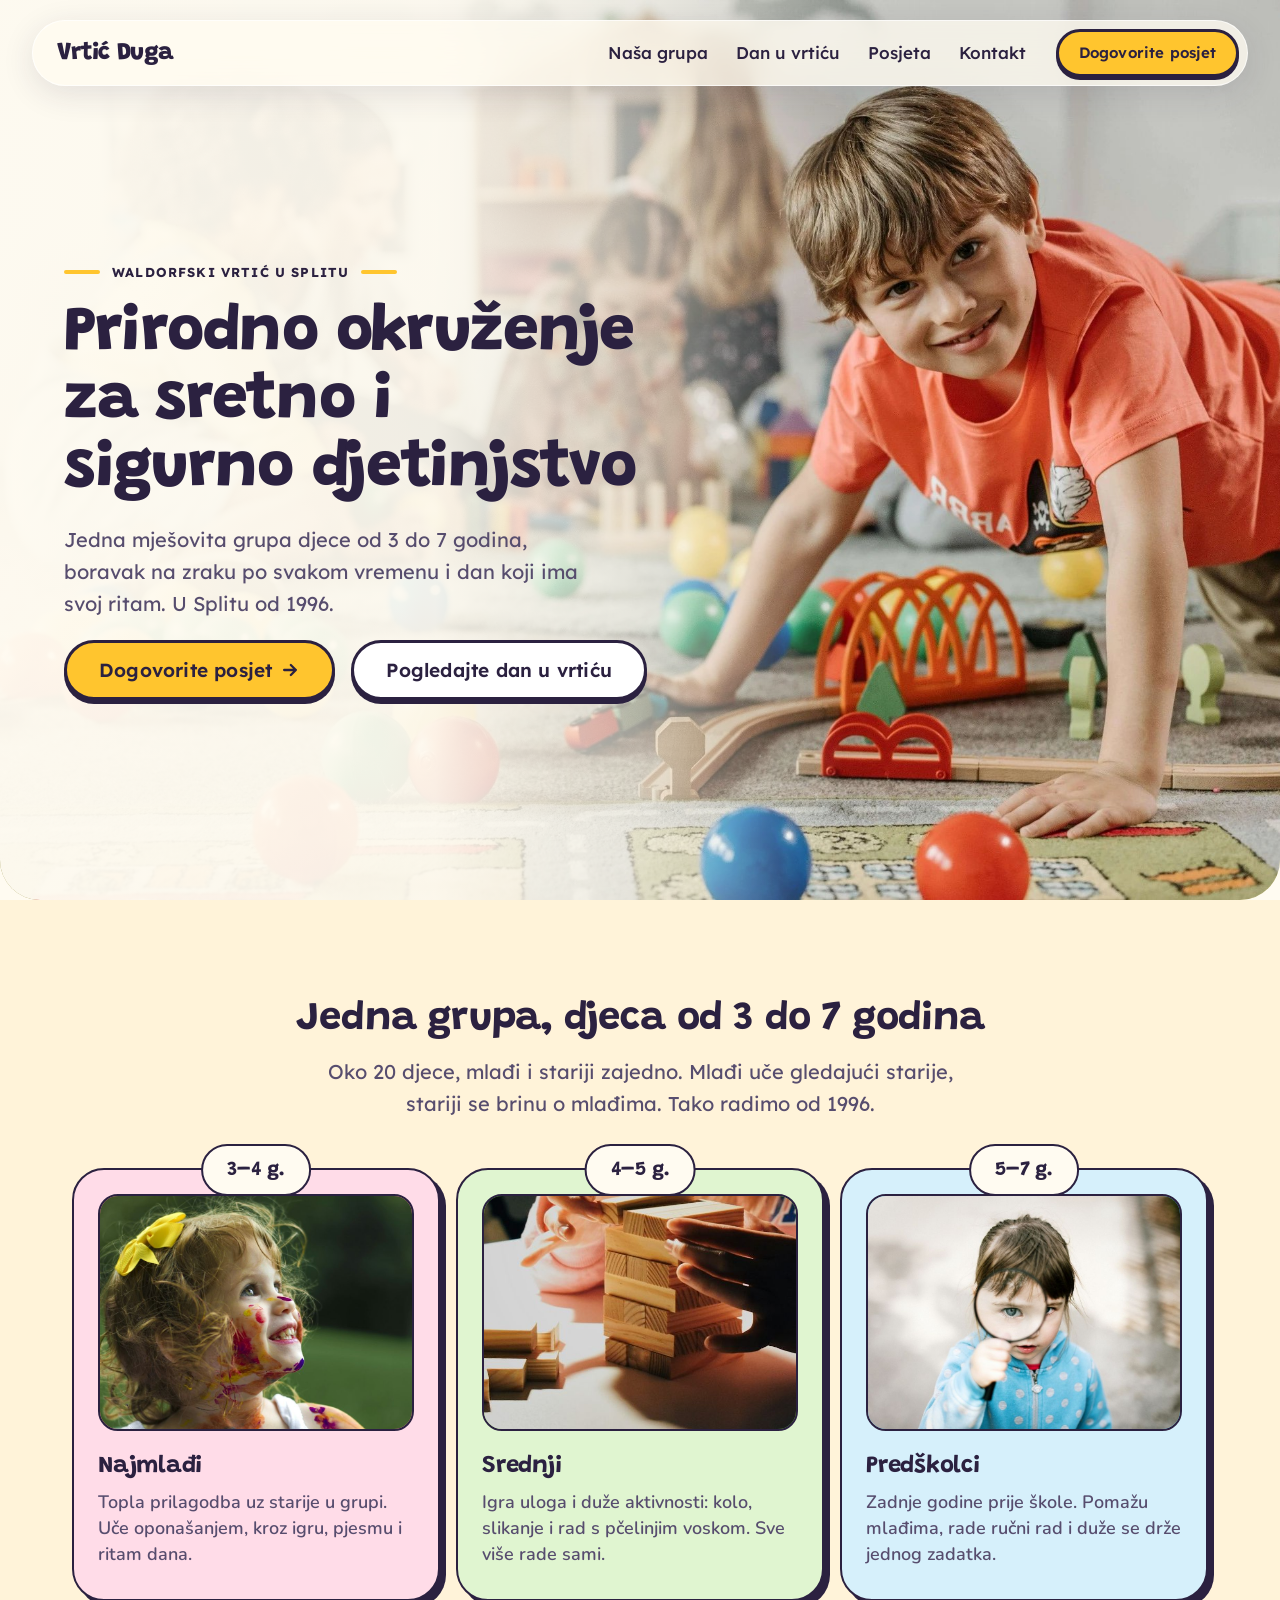
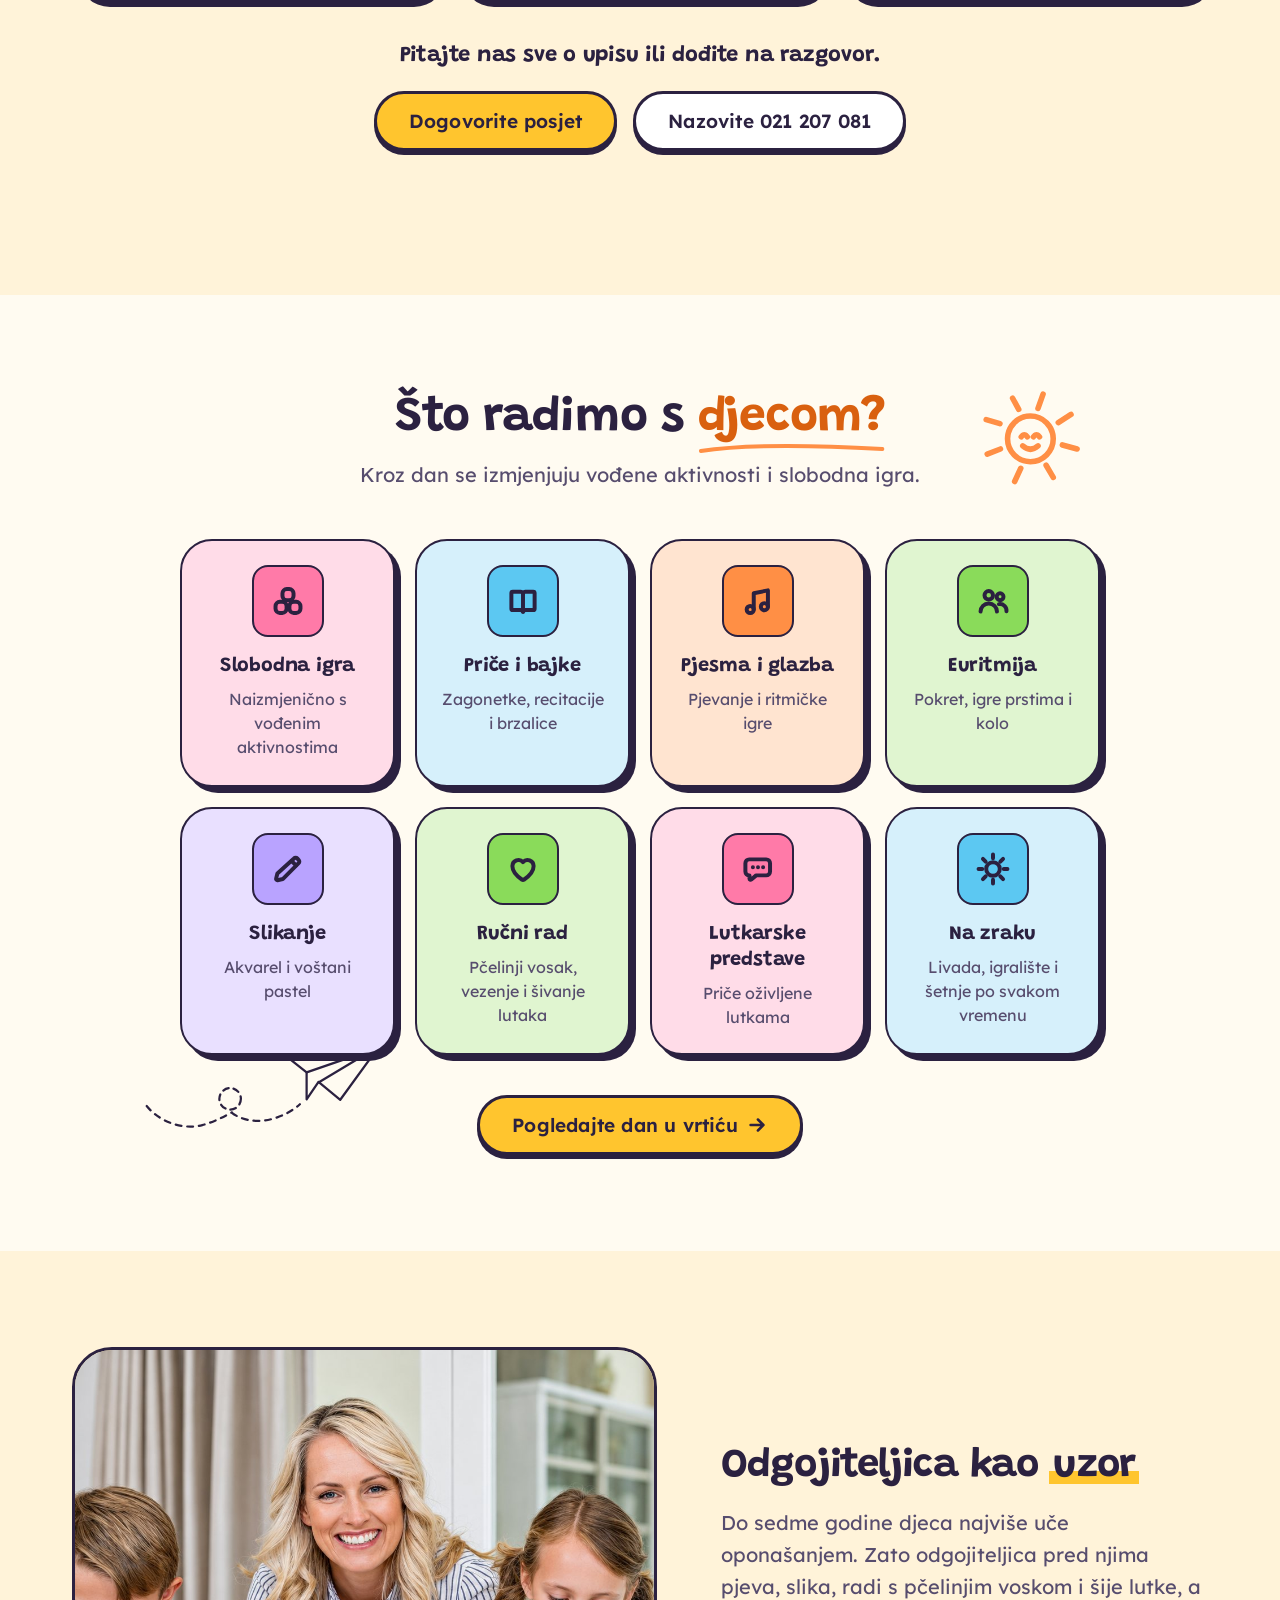
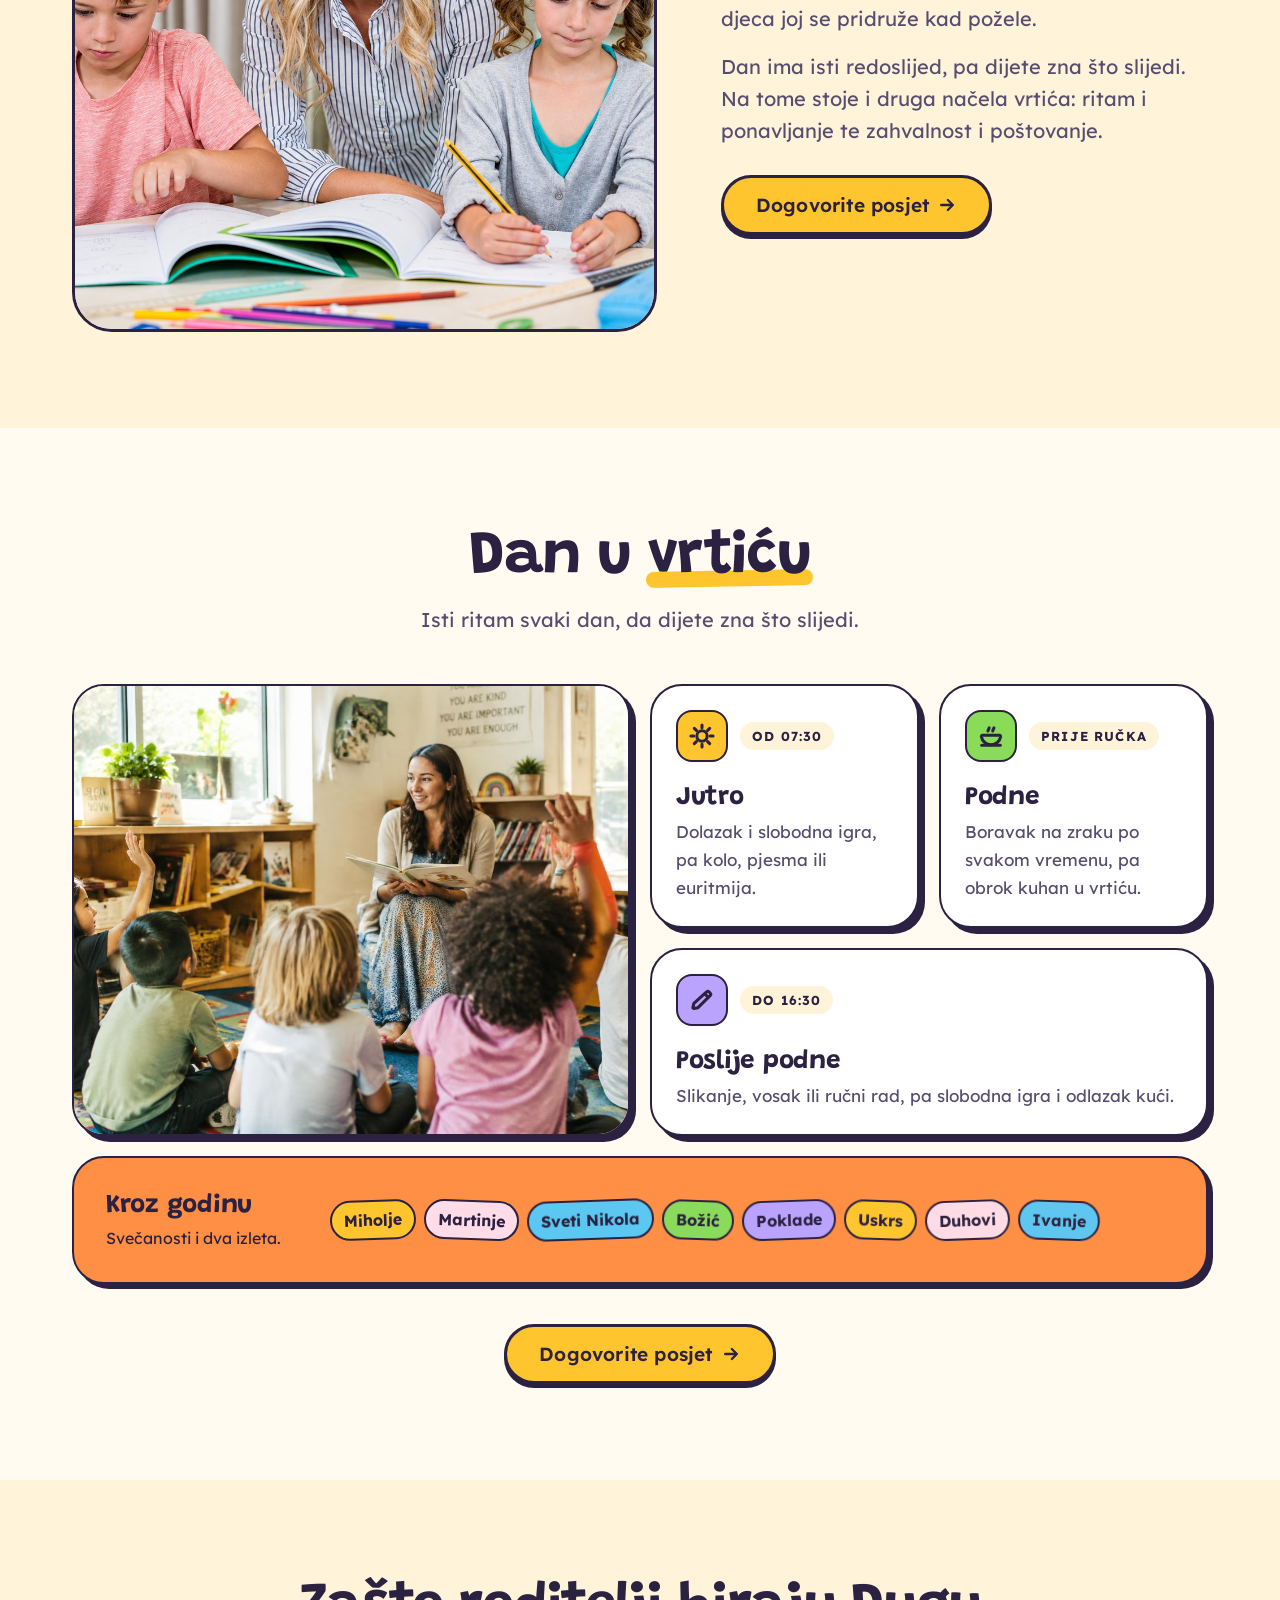
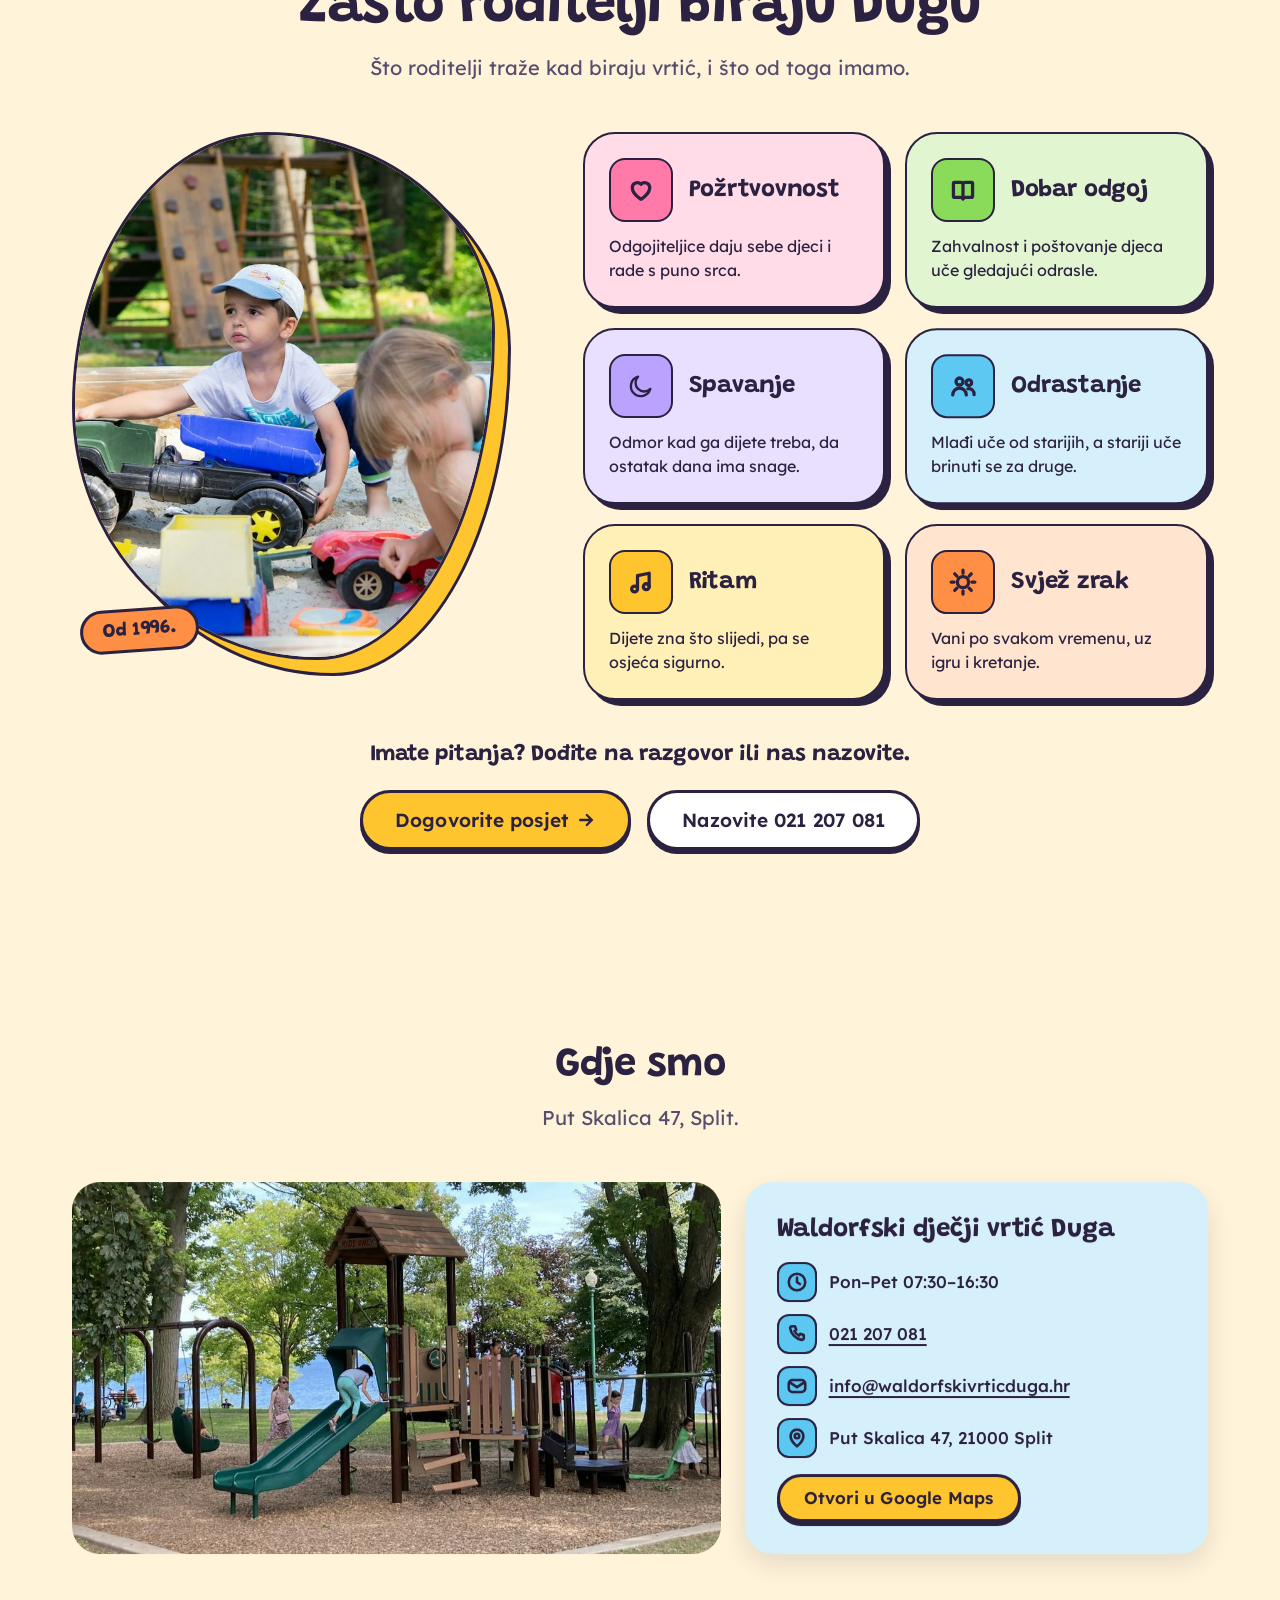
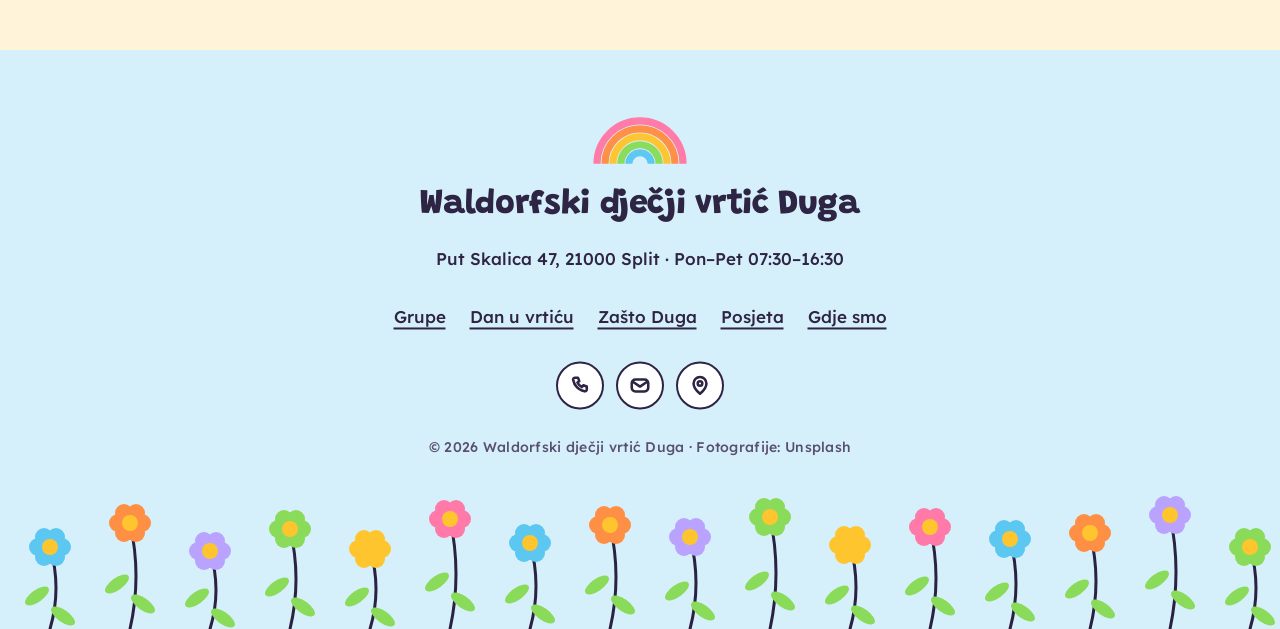
==== commit f3d02e60: "Cache-bust stylesheet so the activities fix shows immediately Co-Authored-By: Claude Sonnet 5.5 <nor" ====
--- a/index.html
+++ b/index.html
@@ -14,7 +14,7 @@
 <link rel="icon" href="favicon.svg" type="image/svg+xml">
 <link rel="preload" href="assets/fonts/Grandstander-latin.woff2" as="font" type="font/woff2" crossorigin>
 <link rel="preload" href="assets/fonts/Lexend-latin.woff2" as="font" type="font/woff2" crossorigin>
-<link rel="stylesheet" href="assets/css/style.css">
+<link rel="stylesheet" href="assets/css/style.css?v=2">
 <script type="application/ld+json">{"@context": "https://schema.org", "@type": "Preschool", "name": "Waldorfski dječji vrtić Duga", "description": "Waldorfski dječji vrtić Duga u Splitu. Jedna mješovita grupa djece od 3 do 7 godina, boravak na zraku po svakom vremenu i dan koji ima svoj ritam. U Splitu od 1996.", "foundingDate": "1996", "telephone": "+38521207081", "email": "info@waldorfskivrticduga.hr", "address": {"@type": "PostalAddress", "streetAddress": "Put Skalica 47", "postalCode": "21000", "addressLocality": "Split", "addressCountry": "HR"}, "openingHours": "Mo-Fr 07:30-16:30"}</script>
 </head>
 <body>
--- a/assets/css/style.css
+++ b/assets/css/style.css
@@ -586,8 +586,8 @@
 .aj-btn:hover{color:var(--ink)}
 .aj-sun,.aj-plane{display:none}
 @media (min-width:480px){
- .aj-g{grid-template-columns:repeat(2,minmax(0,1fr));gap:var(--space-5)}
- .aj-c{display:flex;flex-direction:column;align-items:center;text-align:center;gap:var(--space-2);padding:var(--space-6)}
+ .aj-g{grid-template-columns:repeat(2,minmax(0,1fr));grid-auto-rows:1fr;gap:var(--space-5)}
+ .aj-c{display:flex;flex-direction:column;align-items:center;justify-content:flex-start;text-align:center;gap:var(--space-2);height:100%;box-sizing:border-box;padding:var(--space-6)}
  .aj-c .aj-ic{grid-row:auto}
  .aj-ic{width:72px;height:72px;margin-bottom:var(--space-2)}
  .aj-t{font-size:20px;line-height:26px}
@@ -821,46 +821,6 @@
 .bd-chips li{min-height:32px;padding:0 var(--space-3);font-size:14px;line-height:20px}
 }
 
-/* sto radimo s djecom (po referenci) */
-.aj{position:relative;overflow:hidden}
-.aj-in{position:relative;display:flex;flex-direction:column;align-items:center}
-.aj-head{display:flex;flex-direction:column;align-items:center;gap:var(--space-3);margin-bottom:var(--space-8);text-align:center}
-.aj .h2{text-wrap:balance}
-.aj-acc{position:relative;display:inline-block;color:#D9600F}
-.aj-acc svg{position:absolute;left:0;bottom:-10px;width:100%;height:12px;overflow:visible}
-.aj-phs{display:flex;justify-content:center;gap:var(--space-4);width:100%;margin-bottom:var(--space-8)}
-.aj-defs{position:absolute;width:0;height:0;overflow:hidden}
-.aj-ph{position:relative;margin:0;width:min(46%,260px);aspect-ratio:1 / 1}
-.aj-fr{position:absolute;inset:0;display:block;box-sizing:border-box;padding:7px;background:#fff;border-radius:46% 54% 42% 58% / 52% 38% 62% 48%}
-.aj-fr img{display:block;width:100%;height:100%;object-fit:cover;background:var(--sun-100);border-radius:inherit}
-.aj-bl{position:absolute;inset:var(--space-4) calc(-1 * var(--space-4)) calc(-1 * var(--space-4)) var(--space-4);background:var(--sun-100);border-radius:46% 54% 42% 58% / 52% 38% 62% 48%}
-.aj-l .aj-fr,.aj-l .aj-fr img,.aj-l .aj-bl{clip-path:url(#aj-blob-l)}
-.aj-r .aj-fr,.aj-r .aj-fr img,.aj-r .aj-bl{clip-path:url(#aj-blob-r)}
-.aj-r .aj-fr,.aj-r .aj-fr img,.aj-r .aj-bl{border-radius:58% 42% 50% 50% / 48% 56% 44% 52%}
-.aj-r .aj-bl{background:var(--grass-100);inset:var(--space-4) var(--space-4) calc(-1 * var(--space-4)) calc(-1 * var(--space-4))}
-.aj-g{list-style:none;margin:0;padding:0;width:100%;display:grid;grid-template-columns:minmax(0,1fr);gap:var(--space-4)}
-.aj-c{display:grid;grid-template-columns:56px minmax(0,1fr);column-gap:var(--space-4);align-items:center;padding:var(--space-4) var(--space-5);background:var(--bg);border-radius:var(--radius-lg)}
-.aj-c .aj-ic{grid-row:1 / 3}
-.aj-ic{display:grid;place-items:center;width:56px;height:56px;color:var(--ink);background:var(--t5);border-radius:var(--radius-pill)}
-.aj-t{margin:0;font:700 19px/24px var(--font-display);letter-spacing:-0.01em;color:var(--ink)}
-.aj-d{margin:var(--space-1) 0 0;font:400 16px/24px var(--font-sans);letter-spacing:0;color:var(--ink-soft)}
-.aj-berry{--bg:var(--berry-100);--t5:var(--berry-500)}
-.aj-sky{--bg:var(--sky-100);--t5:var(--sky-500)}
-.aj-tang{--bg:var(--tangerine-100);--t5:var(--tangerine-500)}
-.aj-grass{--bg:var(--grass-100);--t5:var(--grass-500)}
-.aj-lilac{--bg:var(--lilac-100);--t5:var(--lilac-500)}
-.aj-cta{display:flex;justify-content:center;width:100%;margin-top:var(--space-10)}
-.aj-btn{background:var(--sun-500)}
-.aj-btn:hover{color:var(--ink)}
-.aj-sun,.aj-plane{display:none}
-@media (min-width:480px){
- .aj-g{grid-template-columns:repeat(2,minmax(0,1fr));grid-auto-rows:1fr;gap:var(--space-5)}
- .aj-c{display:flex;flex-direction:column;align-items:center;justify-content:flex-start;text-align:center;gap:var(--space-2);height:100%;box-sizing:border-box;padding:var(--space-6)}
- .aj-c .aj-ic{grid-row:auto}
- .aj-ic{width:72px;height:72px;margin-bottom:var(--space-2)}
- .aj-t{font-size:20px;line-height:26px}
- .aj-d{margin:0}
-}
 .bd{background-image:none}
 
 
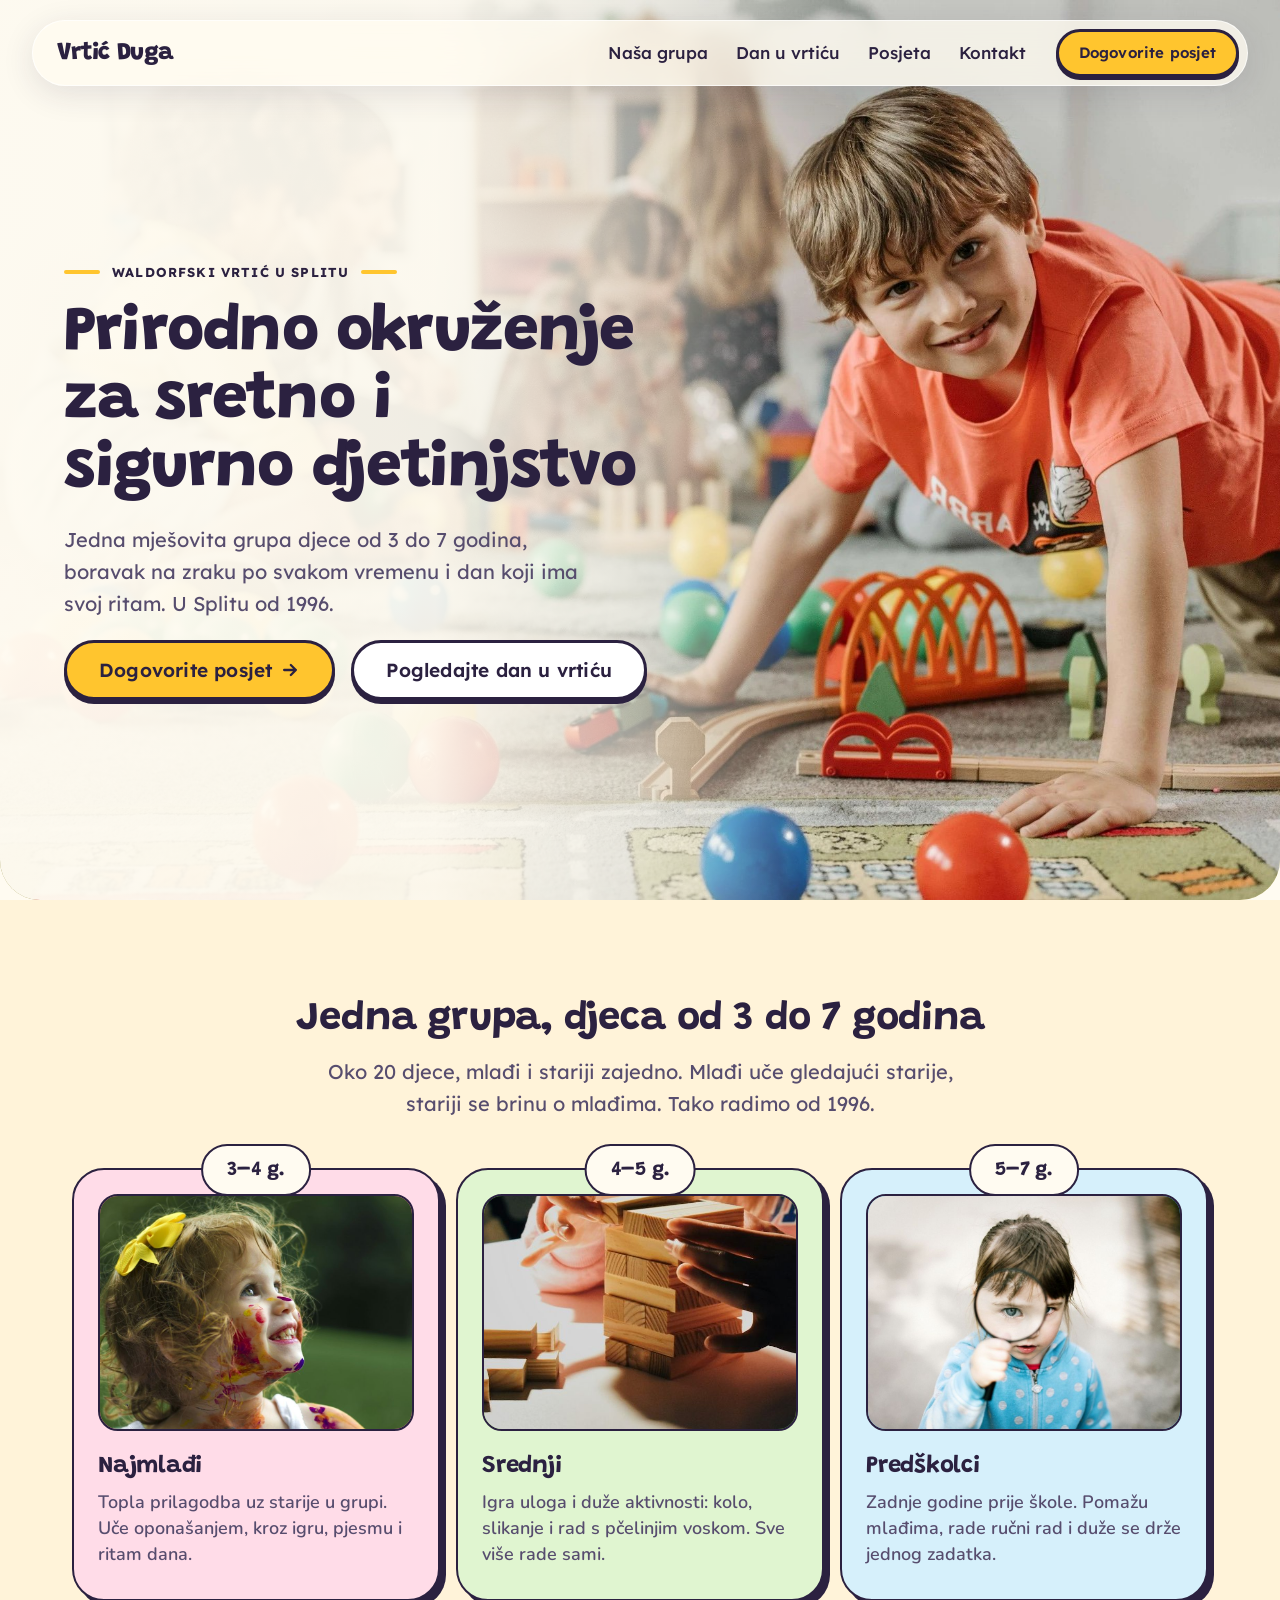
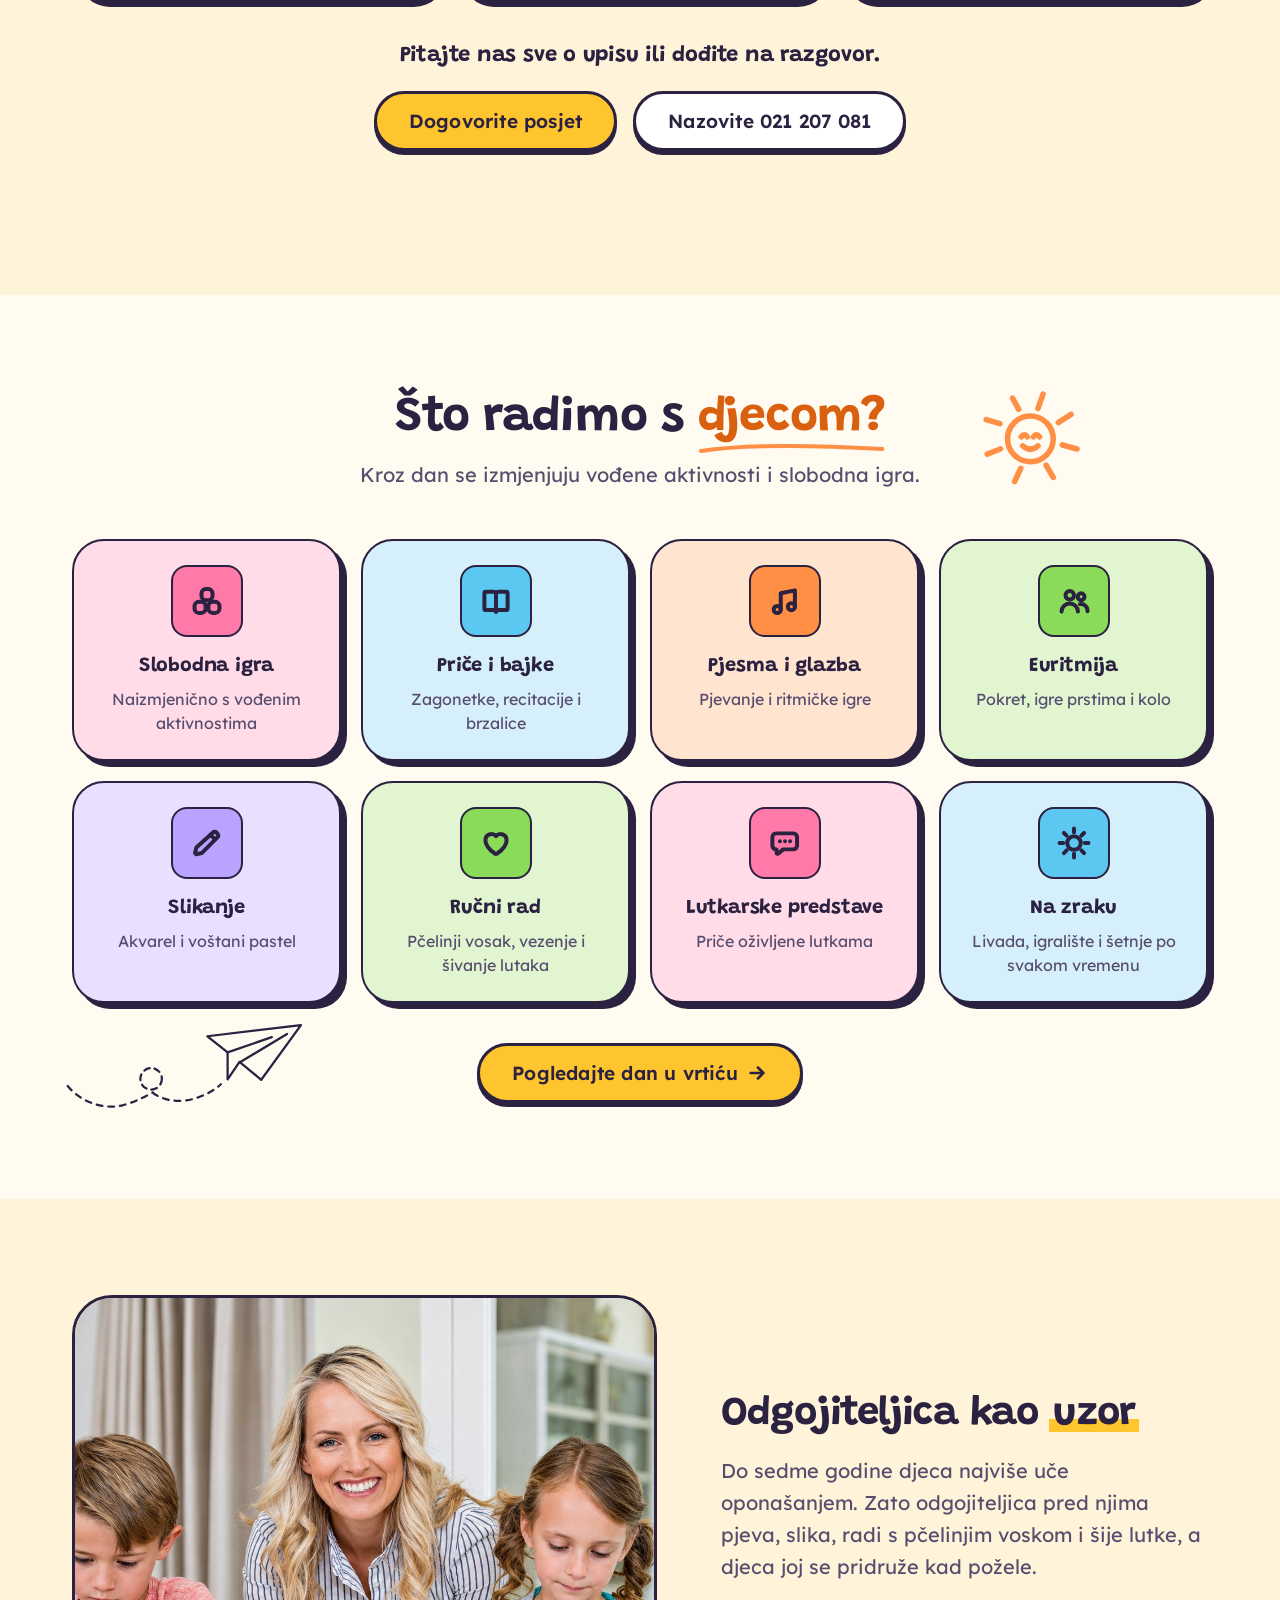
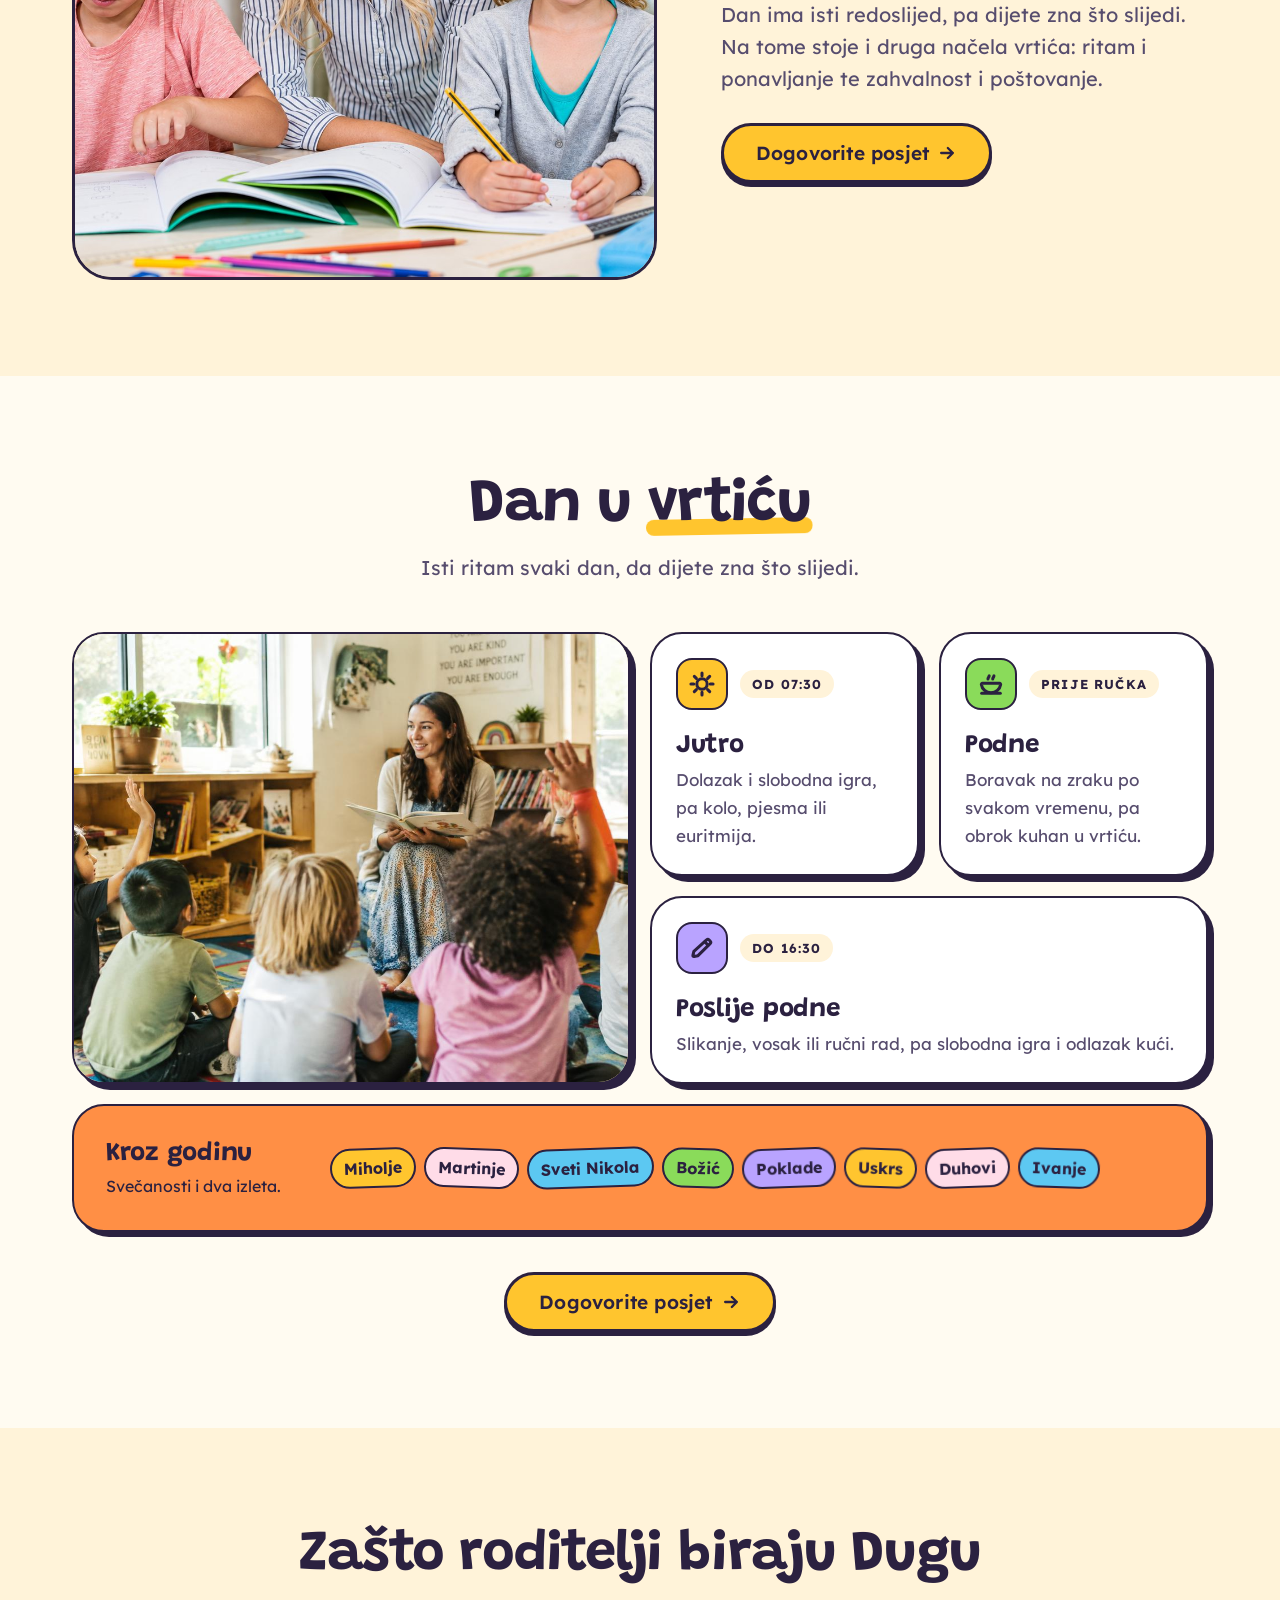
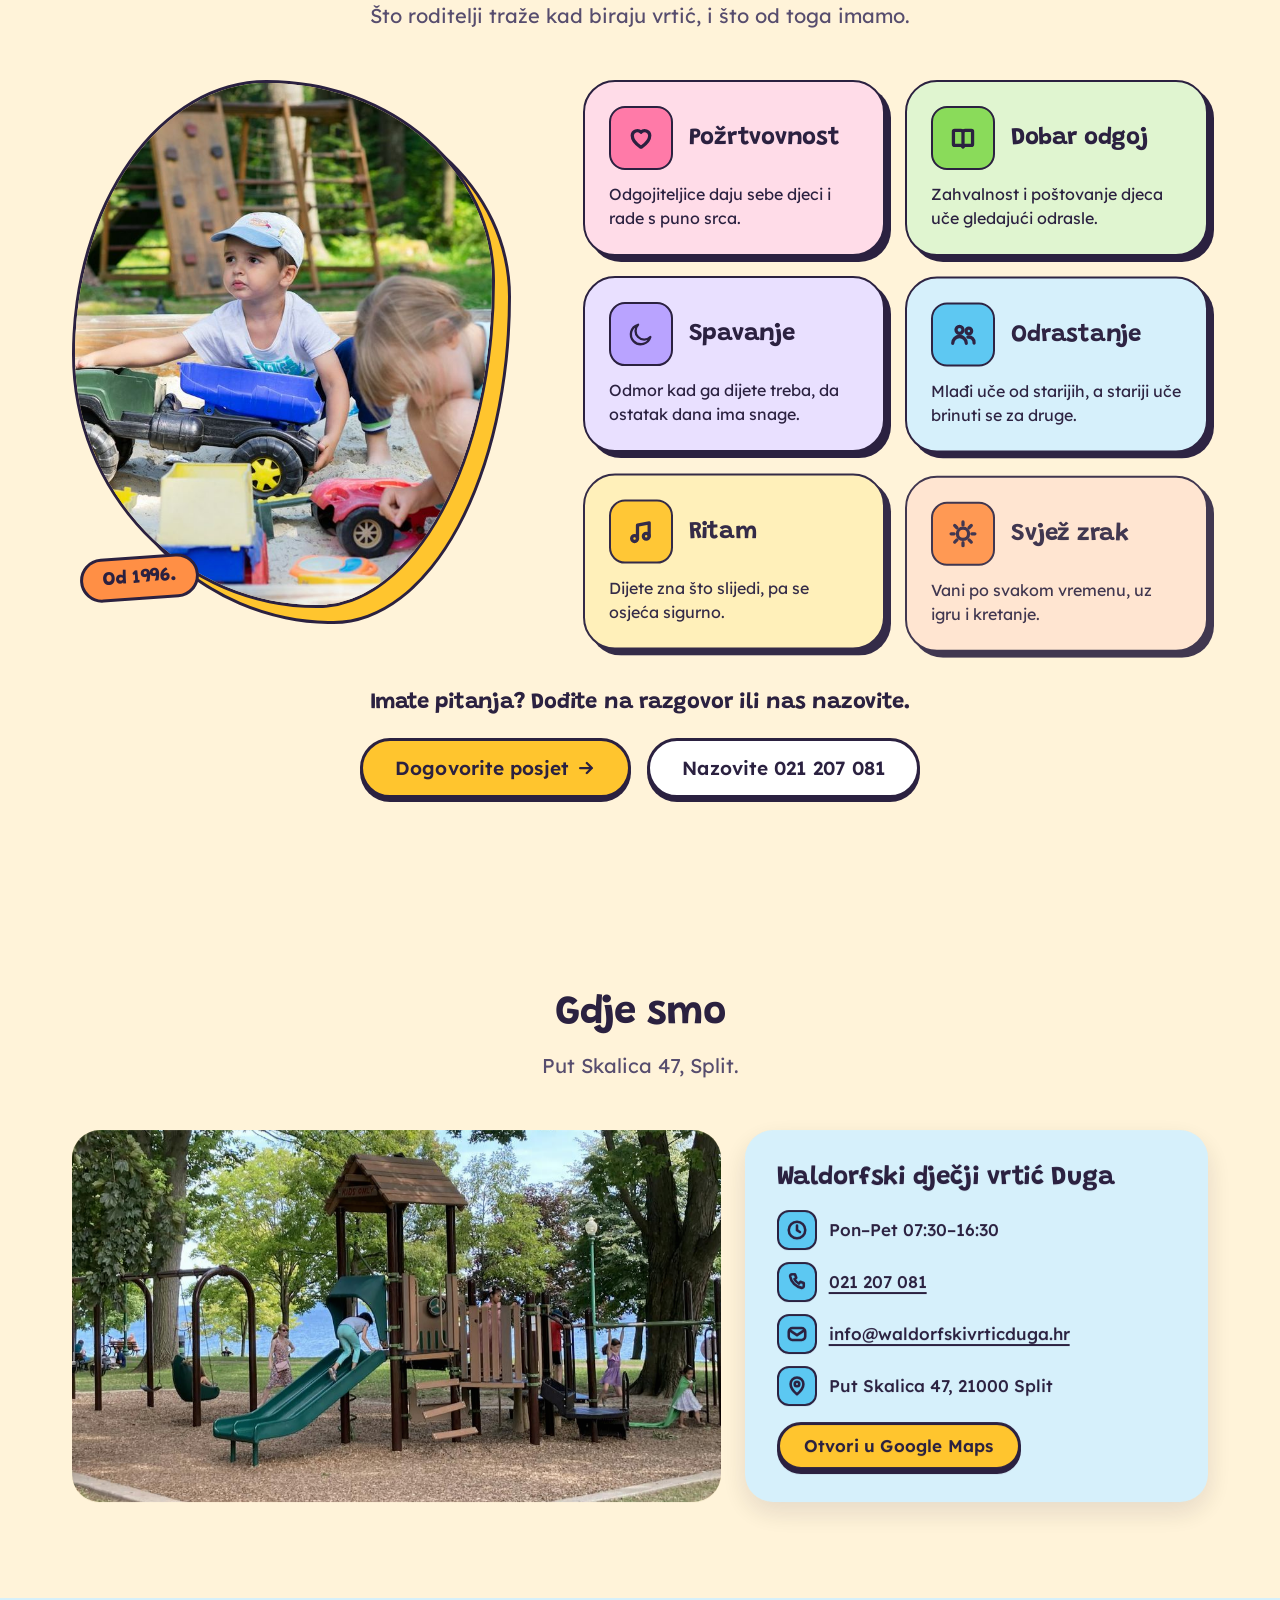
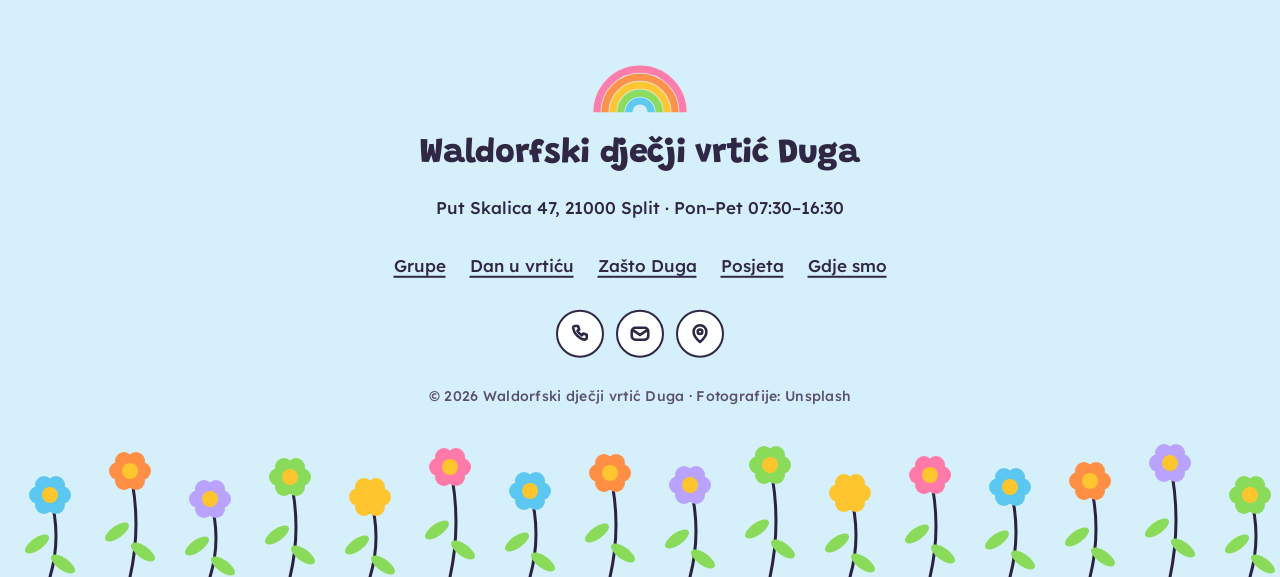
==== commit fb1276fe: "Activities section: full-width card grid and plane below the grid Co-Authored-By: Claude Sonnet 5.5 " ====
--- a/index.html
+++ b/index.html
@@ -14,7 +14,7 @@
 <link rel="icon" href="favicon.svg" type="image/svg+xml">
 <link rel="preload" href="assets/fonts/Grandstander-latin.woff2" as="font" type="font/woff2" crossorigin>
 <link rel="preload" href="assets/fonts/Lexend-latin.woff2" as="font" type="font/woff2" crossorigin>
-<link rel="stylesheet" href="assets/css/style.css?v=2">
+<link rel="stylesheet" href="assets/css/style.css?v=3">
 <script type="application/ld+json">{"@context": "https://schema.org", "@type": "Preschool", "name": "Waldorfski dječji vrtić Duga", "description": "Waldorfski dječji vrtić Duga u Splitu. Jedna mješovita grupa djece od 3 do 7 godina, boravak na zraku po svakom vremenu i dan koji ima svoj ritam. U Splitu od 1996.", "foundingDate": "1996", "telephone": "+38521207081", "email": "info@waldorfskivrticduga.hr", "address": {"@type": "PostalAddress", "streetAddress": "Put Skalica 47", "postalCode": "21000", "addressLocality": "Split", "addressCountry": "HR"}, "openingHours": "Mo-Fr 07:30-16:30"}</script>
 </head>
 <body>
--- a/assets/css/style.css
+++ b/assets/css/style.css
@@ -608,9 +608,9 @@
  .aj-ph{position:absolute;width:300px;aspect-ratio:4 / 5}
  .aj-l{left:-56px;top:108px}
  .aj-r{right:-56px;bottom:120px;width:272px;aspect-ratio:1 / 1.1}
- .aj-g{max-width:920px}
+ .aj-g{max-width:1136px}
  .aj-sun{display:block;position:absolute;right:136px;top:-8px;width:132px;height:auto}
- .aj-plane{display:block;position:absolute;left:104px;bottom:24px;width:240px;height:auto}
+ .aj-plane{display:block;position:absolute;left:calc(50% - 575px);bottom:-8px;width:240px;height:auto}
 }
 
 /* zašto roditelji biraju nas */
